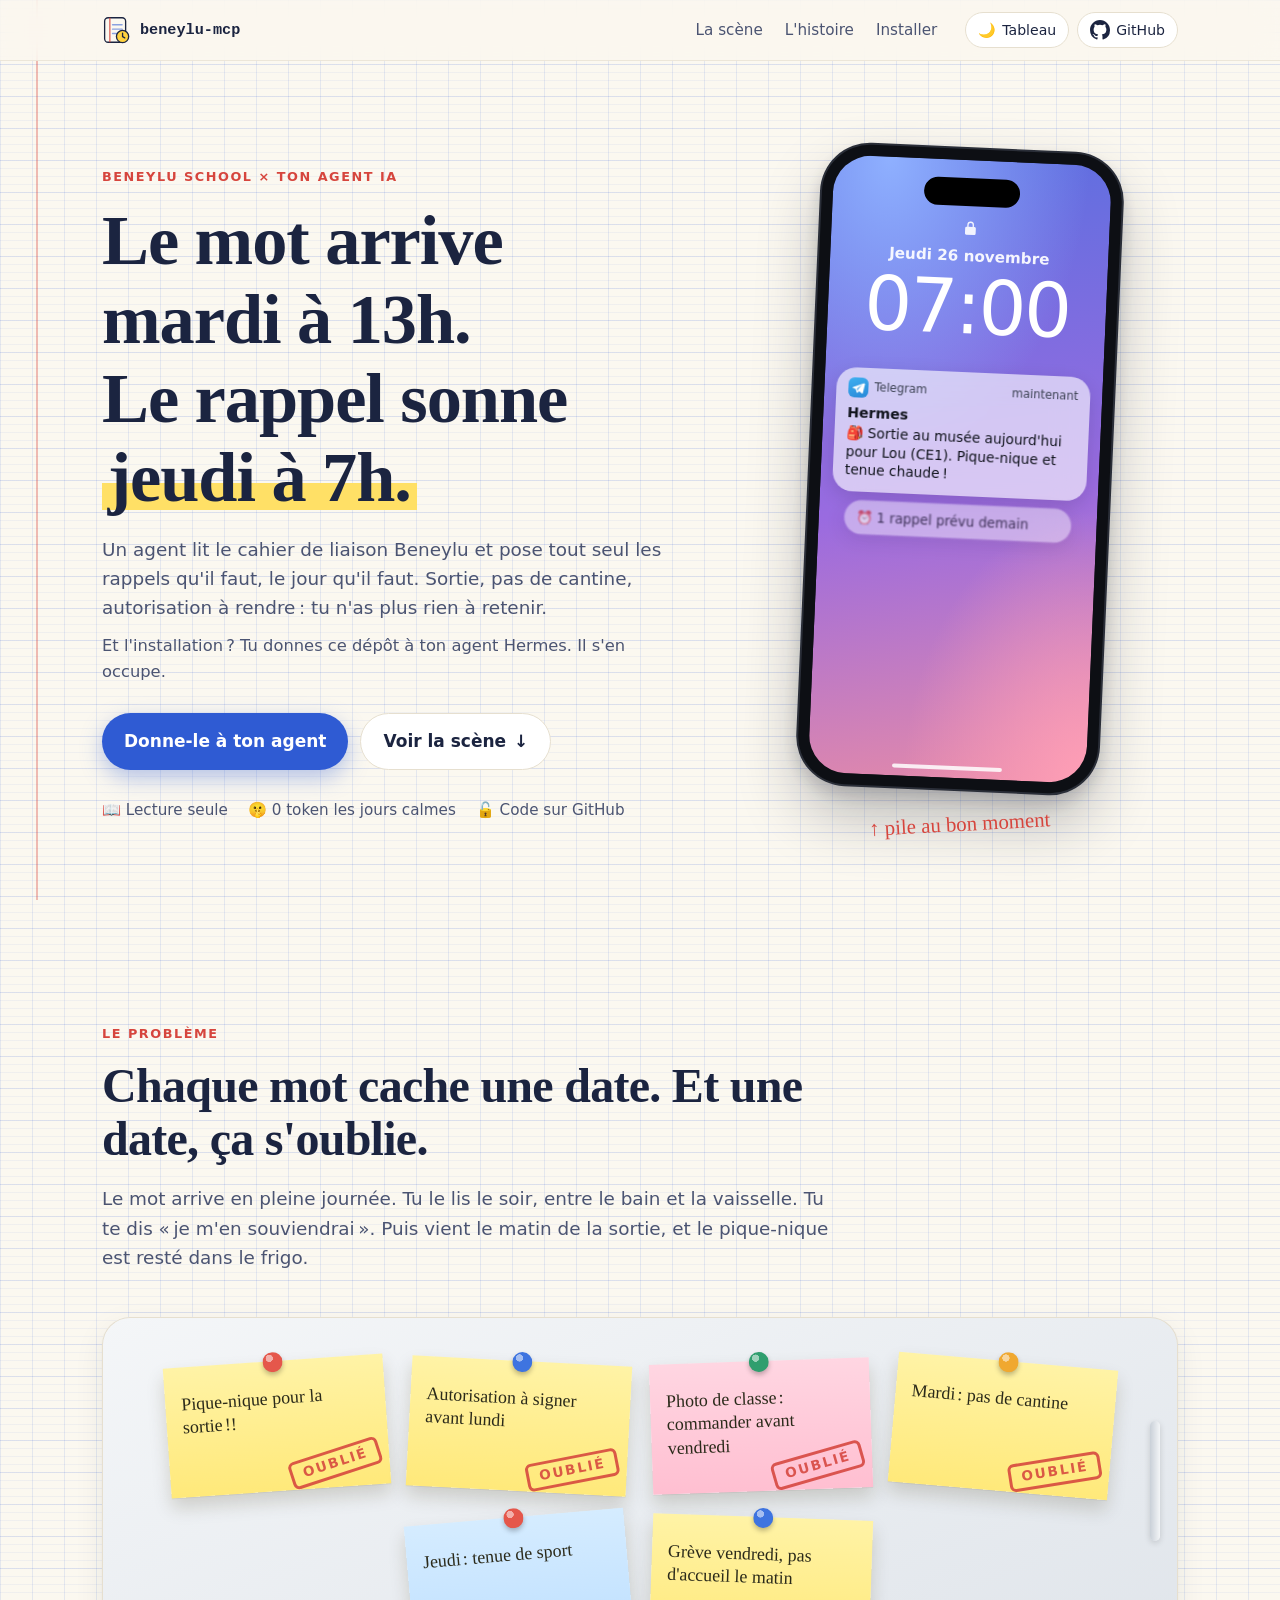
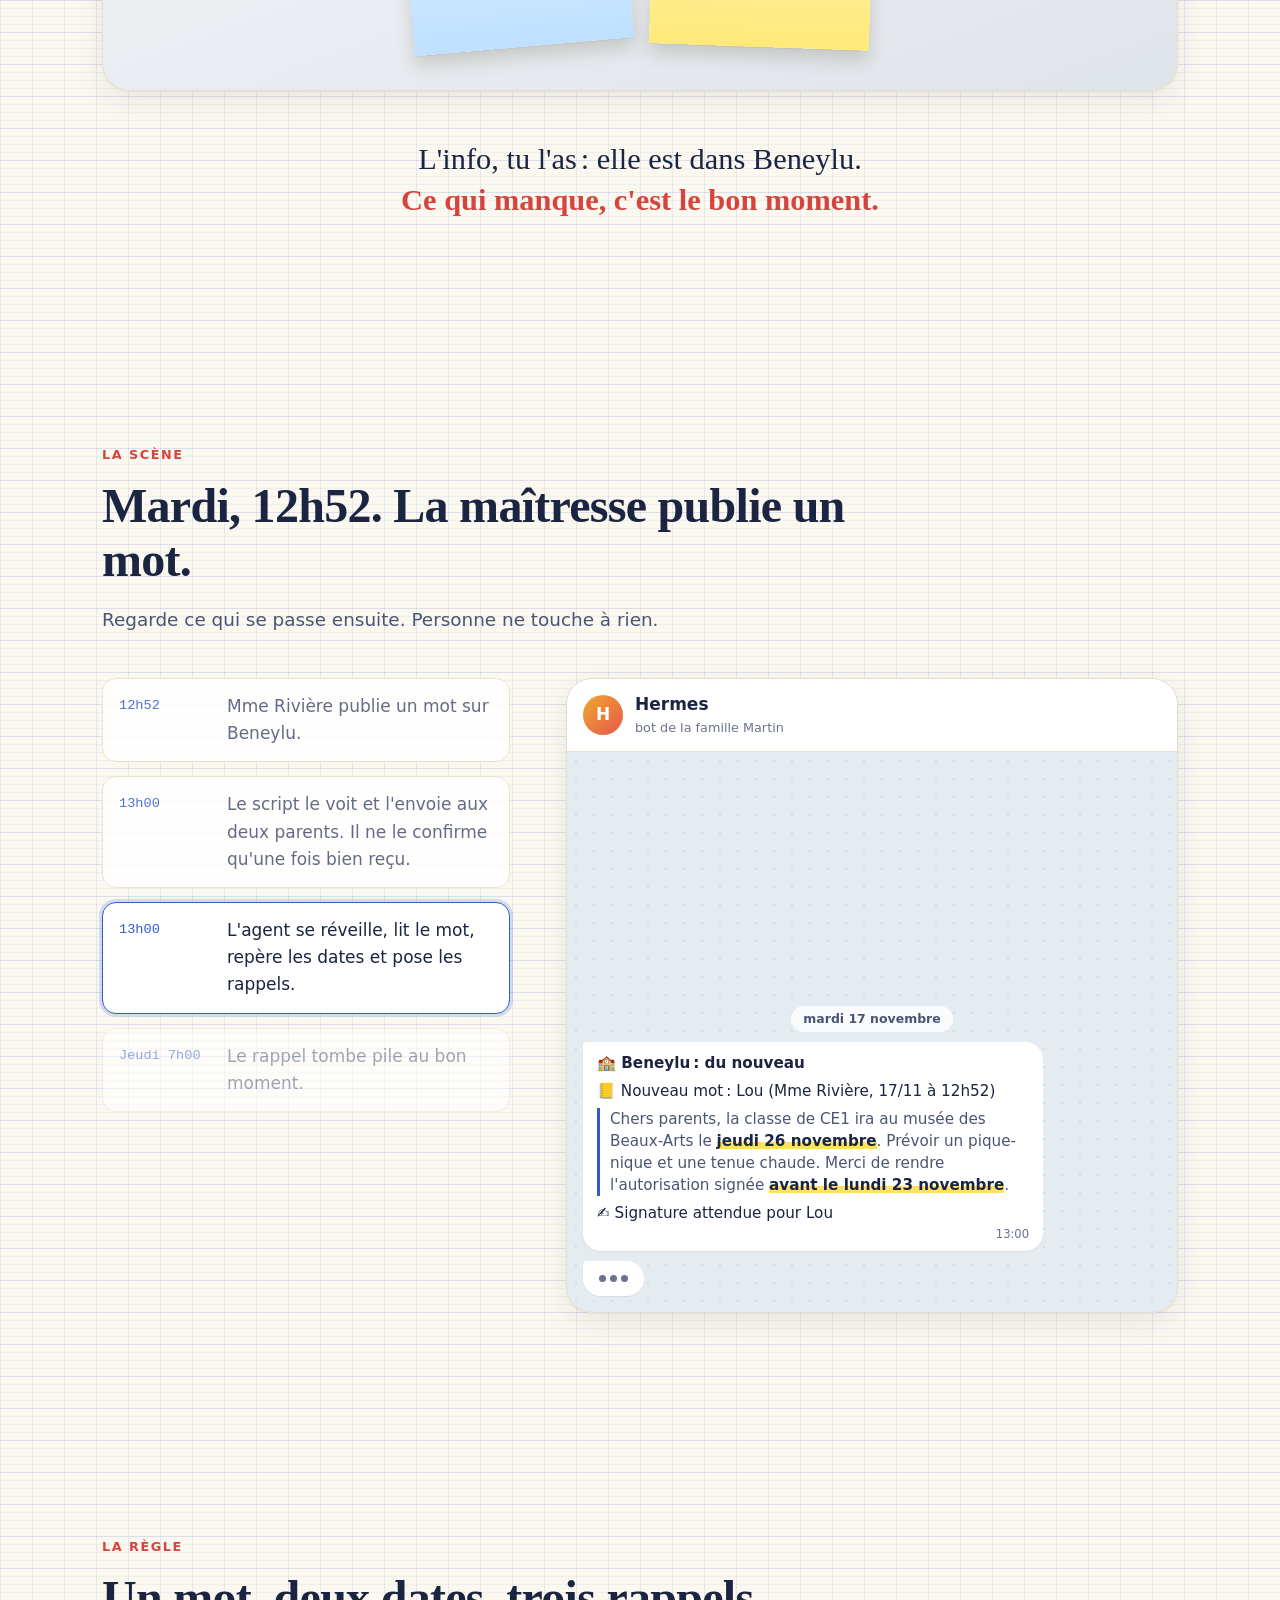
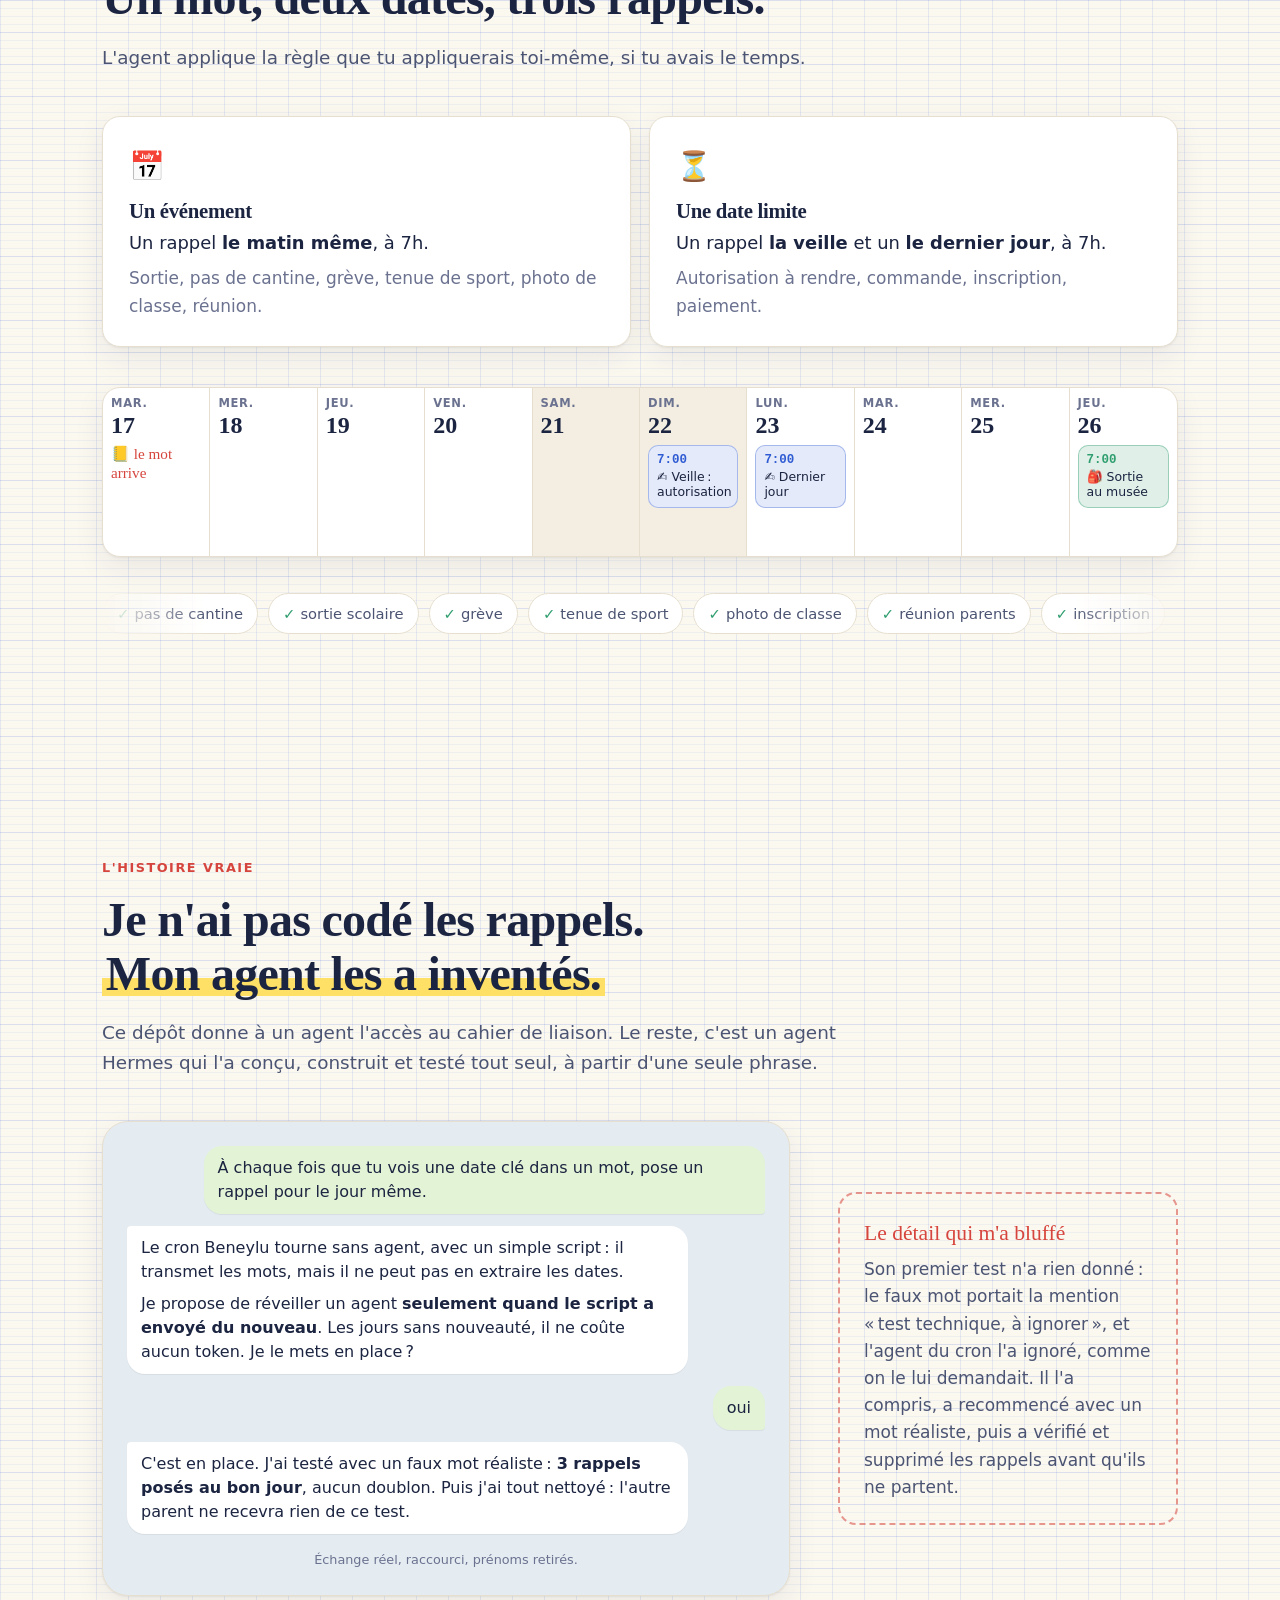
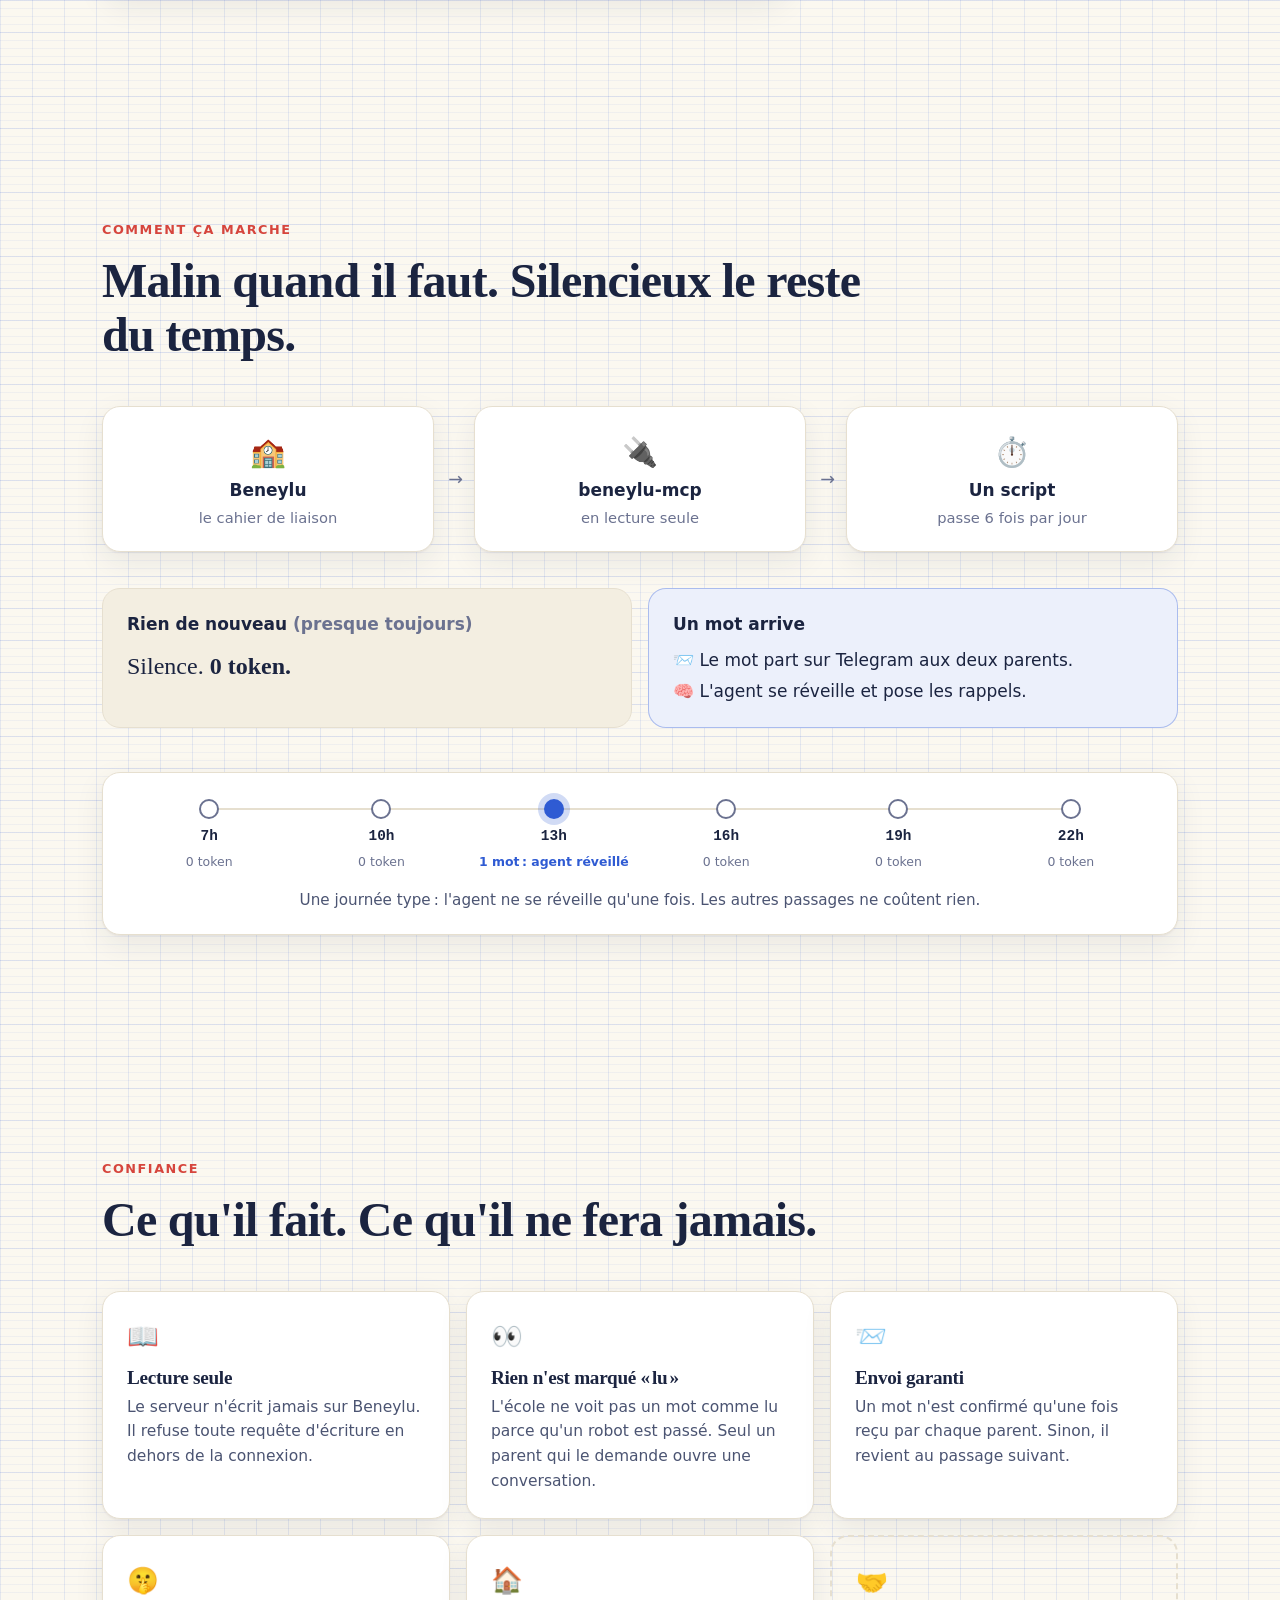
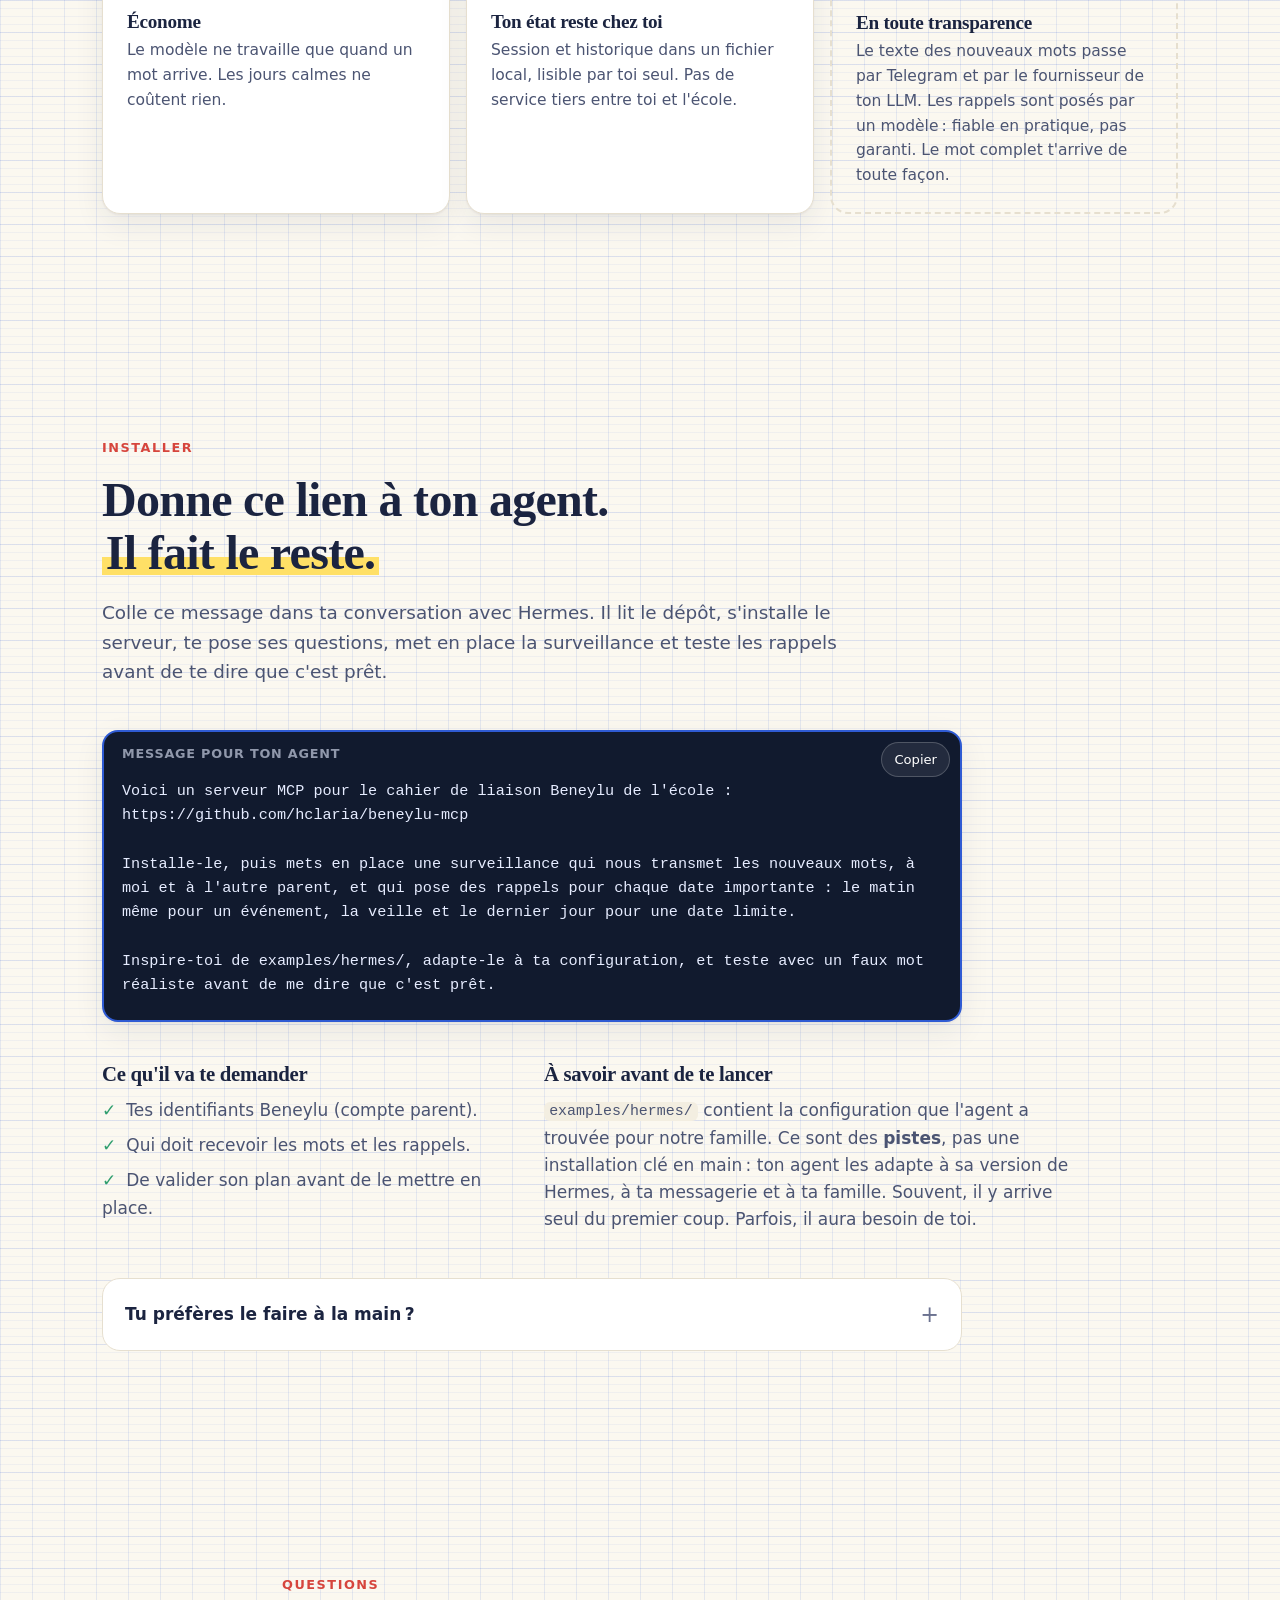
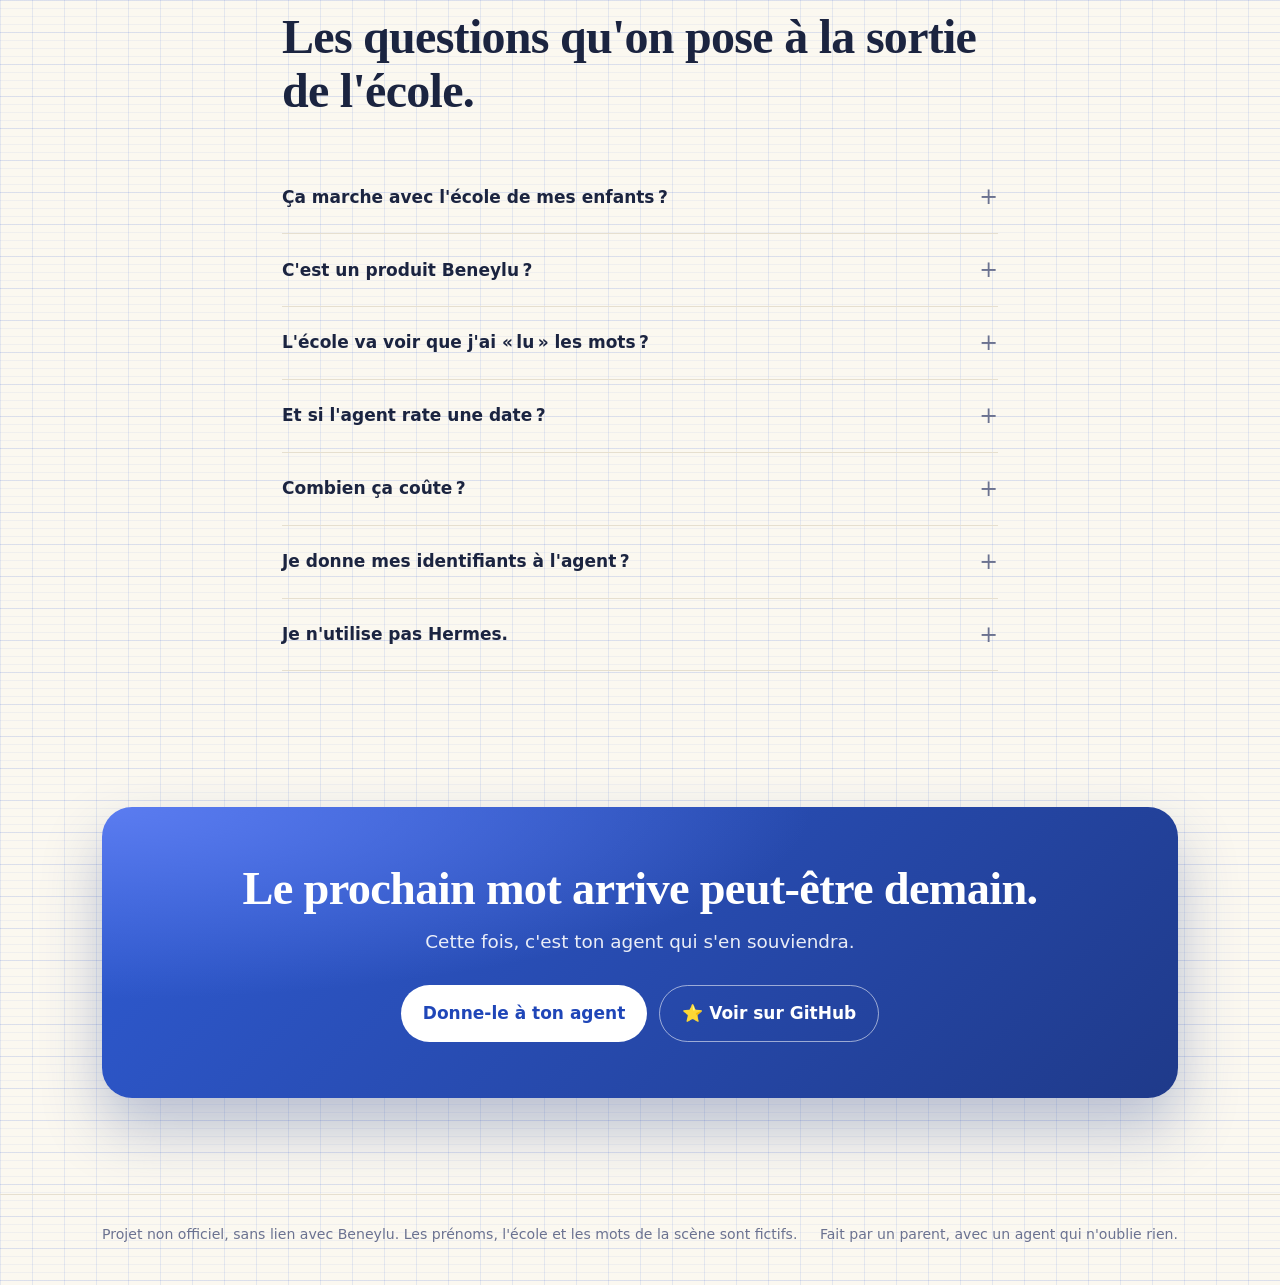
==== site/index.html @ 89e7c292 "feat: landing page Static page in site/ that tells the story of an agent setting its own reminders f" ====
<!doctype html>
<html lang="fr">
<head>
<meta charset="utf-8">
<meta name="viewport" content="width=device-width, initial-scale=1">
<title>beneylu-mcp · Le cahier de liaison qui n'oublie rien</title>
<meta name="description" content="Un agent IA lit le cahier de liaison Beneylu et pose tout seul les rappels qu'il faut, le jour qu'il faut. Donne ce dépôt à ton agent Hermes : il s'installe lui-même.">
<meta name="theme-color" content="#fbf8f0" media="(prefers-color-scheme: light)">
<meta name="theme-color" content="#17221e" media="(prefers-color-scheme: dark)">
<link rel="canonical" href="https://hclaria.github.io/beneylu-mcp/">
<link rel="icon" href="favicon.svg" type="image/svg+xml">
<meta property="og:type" content="website">
<meta property="og:locale" content="fr_FR">
<meta property="og:url" content="https://hclaria.github.io/beneylu-mcp/">
<meta property="og:title" content="Le mot arrive mardi à 13h. Le rappel sonne jeudi à 7h.">
<meta property="og:description" content="Un agent IA lit le cahier de liaison Beneylu et pose tout seul les rappels qu'il faut, le jour qu'il faut.">
<meta property="og:image" content="https://hclaria.github.io/beneylu-mcp/og.png">
<meta property="og:image:width" content="1200">
<meta property="og:image:height" content="630">
<meta property="og:image:alt" content="Un écran de téléphone à 7h00 affiche un rappel : sortie au musée aujourd'hui, prévoir un pique-nique.">
<meta name="twitter:card" content="summary_large_image">
<meta name="twitter:image" content="https://hclaria.github.io/beneylu-mcp/og.png">
<script>
(function () {
  var d = document.documentElement;
  try { var t = localStorage.getItem("theme"); if (t === "light" || t === "dark") d.dataset.theme = t; } catch (e) {}
  var still = window.matchMedia && matchMedia("(prefers-reduced-motion: reduce)").matches;
  d.classList.add(still || !("IntersectionObserver" in window) ? "static" : "js");
  setTimeout(function () { if (!window.__appReady && d.classList.contains("js")) { d.classList.remove("js"); d.classList.add("static"); } }, 3000);
})();
</script>
<link rel="stylesheet" href="style.css">
<script src="app.js" defer></script>
</head>
<body>
<a class="skip" href="#contenu">Aller au contenu</a>

<header class="nav">
  <div class="wrap nav-in">
    <a class="brand" href="#top" aria-label="beneylu-mcp, retour en haut">
      <img src="favicon.svg" alt="" width="28" height="28">
      <span>beneylu-mcp</span>
    </a>
    <nav class="nav-links" aria-label="Sections">
      <a href="#scene">La scène</a>
      <a href="#histoire">L'histoire</a>
      <a href="#installer">Installer</a>
    </nav>
    <div class="nav-actions">
      <button class="theme" id="theme-toggle" type="button"><span class="icon" aria-hidden="true">🌙</span><span class="label">Tableau</span></button>
      <a class="gh" href="https://github.com/hclaria/beneylu-mcp" aria-label="Le code sur GitHub">
        <svg viewBox="0 0 16 16" width="20" height="20" aria-hidden="true"><path fill="currentColor" d="M8 0C3.58 0 0 3.58 0 8a8 8 0 0 0 5.47 7.59c.4.07.55-.17.55-.38v-1.33c-2.23.48-2.7-1.07-2.7-1.07-.36-.92-.89-1.17-.89-1.17-.73-.5.06-.49.06-.49.8.06 1.23.83 1.23.83.72 1.22 1.87.87 2.33.66.07-.52.28-.87.5-1.07-1.78-.2-3.65-.89-3.65-3.95 0-.87.31-1.59.82-2.15-.08-.2-.36-1.02.08-2.12 0 0 .67-.21 2.2.82a7.6 7.6 0 0 1 4 0c1.53-1.04 2.2-.82 2.2-.82.44 1.1.16 1.92.08 2.12.51.56.82 1.27.82 2.15 0 3.07-1.87 3.75-3.66 3.95.29.25.54.73.54 1.48v2.2c0 .21.15.46.55.38A8 8 0 0 0 16 8c0-4.42-3.58-8-8-8Z"/></svg>
        <span>GitHub</span>
      </a>
    </div>
  </div>
</header>

<main id="contenu">

<!-- 1. Accroche -->
<section class="hero" id="top">
  <div class="wrap hero-in">
    <div class="hero-copy reveal">
      <p class="eyebrow">Beneylu School × ton agent IA</p>
      <h1>Le mot arrive mardi à 13h.<br>Le rappel sonne <span class="mark">jeudi à 7h.</span></h1>
      <p class="lead">Un agent lit le cahier de liaison Beneylu et pose tout seul les rappels qu'il faut, le jour qu'il faut. Sortie, pas de cantine, autorisation à rendre : tu n'as plus rien à retenir.</p>
      <p class="lead small">Et l'installation ? Tu donnes ce dépôt à ton agent Hermes. Il s'en occupe.</p>
      <div class="ctas">
        <a class="btn primary" href="#installer">Donne-le à ton agent</a>
        <a class="btn ghost" href="#scene">Voir la scène <span aria-hidden="true">↓</span></a>
      </div>
      <ul class="proofs">
        <li><span aria-hidden="true">📖</span> Lecture seule</li>
        <li><span aria-hidden="true">🤫</span> 0 token les jours calmes</li>
        <li><span aria-hidden="true">🔓</span> Code sur GitHub</li>
      </ul>
    </div>

    <div class="hero-visual">
      <div class="phone" role="img" aria-label="Écran verrouillé d'un téléphone, jeudi 26 novembre à 7h00 : rappel de la sortie au musée pour Lou, prévoir un pique-nique et une tenue chaude.">
        <div class="screen" aria-hidden="true">
          <div class="island"></div>
          <svg class="lock" viewBox="0 0 24 24" width="16" height="16"><path fill="currentColor" d="M12 2a5 5 0 0 0-5 5v3H6a2 2 0 0 0-2 2v8a2 2 0 0 0 2 2h12a2 2 0 0 0 2-2v-8a2 2 0 0 0-2-2h-1V7a5 5 0 0 0-5-5Zm-3 8V7a3 3 0 1 1 6 0v3H9Z"/></svg>
          <p class="lock-date">Jeudi 26 novembre</p>
          <p class="lock-time">07:00</p>
          <div class="notif">
            <div class="notif-head">
              <span class="app"><svg viewBox="0 0 24 24" width="14" height="14"><path fill="#fff" d="M21.5 4.2 2.9 11.4c-1 .4-1 1.6 0 1.9l4.6 1.5 1.8 5.6c.2.7 1.1.9 1.6.4l2.6-2.4 4.8 3.5c.6.4 1.4.1 1.6-.6l3.1-15.3c.2-.9-.6-1.6-1.5-1.3ZM9.7 14.3l8.6-7.8-6.9 9.1-.3 3-1.4-4.3Z"/></svg></span>
              <span class="notif-app">Telegram</span>
              <span class="notif-when">maintenant</span>
            </div>
            <p class="notif-title">Hermes</p>
            <p class="notif-text">🎒 Sortie au musée aujourd'hui pour Lou (CE1). Pique-nique et tenue chaude !</p>
          </div>
          <div class="notif ghost-notif">
            <p class="notif-text">⏰ 1 rappel prévu demain</p>
          </div>
          <div class="home-bar"></div>
        </div>
      </div>
      <p class="hand note-arrow" aria-hidden="true">↑ pile au bon moment</p>
    </div>
  </div>
</section>

<!-- 2. Le problème -->
<section class="section problem" aria-labelledby="pb-title">
  <div class="wrap">
    <header class="sec-head reveal">
      <p class="eyebrow">Le problème</p>
      <h2 id="pb-title">Chaque mot cache une date. Et une date, ça s'oublie.</h2>
      <p class="lead">Le mot arrive en pleine journée. Tu le lis le soir, entre le bain et la vaisselle. Tu te dis « je m'en souviendrai ». Puis vient le matin de la sortie, et le pique-nique est resté dans le frigo.</p>
    </header>

    <div class="fridge reveal" role="img" aria-label="Une porte de frigo couverte de mots oubliés : pique-nique, autorisation, photo de classe, cantine.">
      <div class="postit" style="--r:-4deg;--i:0" aria-hidden="true"><span class="magnet" style="--m:#e5574b"></span>Pique-nique pour la sortie !!<span class="stamp">Oublié</span></div>
      <div class="postit" style="--r:3deg;--i:1" aria-hidden="true"><span class="magnet" style="--m:#3e74e0"></span>Autorisation à signer avant lundi<span class="stamp">Oublié</span></div>
      <div class="postit pink" style="--r:-2deg;--i:2" aria-hidden="true"><span class="magnet" style="--m:#2f9e6e"></span>Photo de classe : commander avant vendredi<span class="stamp">Oublié</span></div>
      <div class="postit" style="--r:5deg;--i:3" aria-hidden="true"><span class="magnet" style="--m:#f0a830"></span>Mardi : pas de cantine<span class="stamp">Oublié</span></div>
      <div class="postit blue" style="--r:-5deg;--i:4" aria-hidden="true"><span class="magnet" style="--m:#e5574b"></span>Jeudi : tenue de sport</div>
      <div class="postit" style="--r:2deg;--i:5" aria-hidden="true"><span class="magnet" style="--m:#3e74e0"></span>Grève vendredi, pas d'accueil le matin</div>
    </div>

    <p class="insight reveal">L'info, tu l'as : elle est dans Beneylu.<br><strong>Ce qui manque, c'est le bon moment.</strong></p>
  </div>
</section>

<!-- 3. La scène -->
<section class="section scene" id="scene" aria-labelledby="scene-title">
  <div class="wrap">
    <header class="sec-head reveal">
      <p class="eyebrow">La scène</p>
      <h2 id="scene-title">Mardi, 12h52. La maîtresse publie un mot.</h2>
      <p class="lead">Regarde ce qui se passe ensuite. Personne ne touche à rien.</p>
    </header>

    <div class="scene-grid">
      <ol class="steps" aria-label="Déroulé">
        <li><span class="t">12h52</span><span>Mme Rivière publie un mot sur Beneylu.</span></li>
        <li><span class="t">13h00</span><span>Le script le voit et l'envoie aux deux parents. Il ne le confirme qu'une fois bien reçu.</span></li>
        <li><span class="t">13h00</span><span>L'agent se réveille, lit le mot, repère les dates et pose les rappels.</span></li>
        <li><span class="t">Jeudi 7h00</span><span>Le rappel tombe pile au bon moment.</span></li>
      </ol>

      <div class="chat" aria-label="Conversation Telegram avec l'agent Hermes">
        <div class="chat-top">
          <span class="avatar" aria-hidden="true">H</span>
          <div><p class="chat-name">Hermes</p><p class="chat-sub">bot de la famille Martin</p></div>
          <button class="replay" id="replay" type="button" hidden>↺ Rejouer</button>
        </div>
        <div class="chat-body" id="chat-body">
          <p class="sep" data-seq>mardi 17 novembre</p>

          <div class="bubble" data-seq>
            <p><strong>🏫 Beneylu : du nouveau</strong></p>
            <p>📒 Nouveau mot : Lou (Mme Rivière, 17/11 à 12h52)</p>
            <p class="quote">Chers parents, la classe de CE1 ira au musée des Beaux-Arts le <span class="date">jeudi 26 novembre</span>. Prévoir un pique-nique et une tenue chaude. Merci de rendre l'autorisation signée <span class="date">avant le lundi 23 novembre</span>.</p>
            <p>✍️ Signature attendue pour Lou</p>
            <p class="time">13:00</p>
          </div>

          <div class="bubble" data-seq>
            <p>J'ai repéré <strong>2 dates</strong> dans le mot de Mme Rivière. <strong>3 rappels posés</strong> pour vous deux :</p>
            <ul class="reminders">
              <li><span class="when">dim. 22/11, 7h</span> veille : rendre l'autorisation signée</li>
              <li><span class="when">lun. 23/11, 7h</span> dernier jour pour l'autorisation</li>
              <li><span class="when">jeu. 26/11, 7h</span> sortie au musée, pique-nique et tenue chaude</li>
            </ul>
            <p class="time">13:00</p>
          </div>

          <p class="sep" data-seq>jeudi 26 novembre</p>

          <div class="bubble" data-seq>
            <p>🎒 <strong>Sortie au musée aujourd'hui</strong> pour Lou (CE1). Pique-nique et tenue chaude ! Bonne journée 🙂</p>
            <p class="time">07:00</p>
          </div>
        </div>
      </div>
    </div>
  </div>
</section>

<!-- 4. La règle et la semaine -->
<section class="section week" id="semaine" aria-labelledby="week-title">
  <div class="wrap">
    <header class="sec-head reveal">
      <p class="eyebrow">La règle</p>
      <h2 id="week-title">Un mot, deux dates, trois rappels.</h2>
      <p class="lead">L'agent applique la règle que tu appliquerais toi-même, si tu avais le temps.</p>
    </header>

    <div class="rules">
      <article class="rule reveal">
        <p class="rule-ico" aria-hidden="true">📅</p>
        <h3>Un événement</h3>
        <p class="rule-what">Un rappel <strong>le matin même</strong>, à 7h.</p>
        <p class="muted">Sortie, pas de cantine, grève, tenue de sport, photo de classe, réunion.</p>
      </article>
      <article class="rule reveal">
        <p class="rule-ico" aria-hidden="true">⏳</p>
        <h3>Une date limite</h3>
        <p class="rule-what">Un rappel <strong>la veille</strong> et un <strong>le dernier jour</strong>, à 7h.</p>
        <p class="muted">Autorisation à rendre, commande, inscription, paiement.</p>
      </article>
    </div>

    <div class="cal reveal" role="img" aria-label="Frise du mardi 17 au jeudi 26 novembre : le mot arrive le 17, rappels le dimanche 22, le lundi 23 et le jeudi 26 à 7h.">
      <div class="day" aria-hidden="true"><p class="d"><span>mar.</span>17</p><p class="hand arrive">📒 le mot arrive</p></div>
      <div class="day" aria-hidden="true"><p class="d"><span>mer.</span>18</p></div>
      <div class="day" aria-hidden="true"><p class="d"><span>jeu.</span>19</p></div>
      <div class="day" aria-hidden="true"><p class="d"><span>ven.</span>20</p></div>
      <div class="day we" aria-hidden="true"><p class="d"><span>sam.</span>21</p></div>
      <div class="day we" aria-hidden="true"><p class="d"><span>dim.</span>22</p><p class="chip" style="--i:0"><span>7:00</span>✍️ Veille : autorisation</p></div>
      <div class="day" aria-hidden="true"><p class="d"><span>lun.</span>23</p><p class="chip" style="--i:1"><span>7:00</span>✍️ Dernier jour</p></div>
      <div class="day" aria-hidden="true"><p class="d"><span>mar.</span>24</p></div>
      <div class="day" aria-hidden="true"><p class="d"><span>mer.</span>25</p></div>
      <div class="day" aria-hidden="true"><p class="d"><span>jeu.</span>26</p><p class="chip event" style="--i:2"><span>7:00</span>🎒 Sortie au musée</p></div>
    </div>

    <div class="marquee" aria-label="Ce que l'agent repère dans les mots">
      <ul class="track">
        <li>pas de cantine</li><li>sortie scolaire</li><li>grève</li><li>tenue de sport</li><li>photo de classe</li><li>réunion parents</li><li>inscription</li><li>paiement</li><li>autorisation</li><li>kermesse</li><li>piscine</li><li>carnaval</li><li>conseil d'école</li><li>vacances</li>
      </ul>
      <ul class="track dup" aria-hidden="true">
        <li>pas de cantine</li><li>sortie scolaire</li><li>grève</li><li>tenue de sport</li><li>photo de classe</li><li>réunion parents</li><li>inscription</li><li>paiement</li><li>autorisation</li><li>kermesse</li><li>piscine</li><li>carnaval</li><li>conseil d'école</li><li>vacances</li>
      </ul>
    </div>
  </div>
</section>

<!-- 5. L'histoire -->
<section class="section story" id="histoire" aria-labelledby="story-title">
  <div class="wrap">
    <header class="sec-head reveal">
      <p class="eyebrow">L'histoire vraie</p>
      <h2 id="story-title">Je n'ai pas codé les rappels.<br><span class="mark">Mon agent les a inventés.</span></h2>
      <p class="lead">Ce dépôt donne à un agent l'accès au cahier de liaison. Le reste, c'est un agent Hermes qui l'a conçu, construit et testé tout seul, à partir d'une seule phrase.</p>
    </header>

    <div class="thread reveal">
      <div class="msg me"><p>À chaque fois que tu vois une date clé dans un mot, pose un rappel pour le jour même.</p></div>
      <div class="msg bot"><p>Le cron Beneylu tourne sans agent, avec un simple script : il transmet les mots, mais il ne peut pas en extraire les dates.</p><p>Je propose de réveiller un agent <strong>seulement quand le script a envoyé du nouveau</strong>. Les jours sans nouveauté, il ne coûte aucun token. Je le mets en place ?</p></div>
      <div class="msg me"><p>oui</p></div>
      <div class="msg bot"><p>C'est en place. J'ai testé avec un faux mot réaliste : <strong>3 rappels posés au bon jour</strong>, aucun doublon. Puis j'ai tout nettoyé : l'autre parent ne recevra rien de ce test.</p></div>
      <p class="thread-note">Échange réel, raccourci, prénoms retirés.</p>
    </div>

    <aside class="aside reveal">
      <p class="hand">Le détail qui m'a bluffé</p>
      <p>Son premier test n'a rien donné : le faux mot portait la mention « test technique, à ignorer », et l'agent du cron l'a ignoré, comme on le lui demandait. Il l'a compris, a recommencé avec un mot réaliste, puis a vérifié et supprimé les rappels avant qu'ils ne partent.</p>
    </aside>
  </div>
</section>

<!-- 6. Comment ça marche -->
<section class="section how" id="comment" aria-labelledby="how-title">
  <div class="wrap">
    <header class="sec-head reveal">
      <p class="eyebrow">Comment ça marche</p>
      <h2 id="how-title">Malin quand il faut. Silencieux le reste du temps.</h2>
    </header>

    <ol class="pipe reveal">
      <li><span class="ico" aria-hidden="true">🏫</span><strong>Beneylu</strong><span>le cahier de liaison</span></li>
      <li><span class="ico" aria-hidden="true">🔌</span><strong>beneylu-mcp</strong><span>en lecture seule</span></li>
      <li><span class="ico" aria-hidden="true">⏱️</span><strong>Un script</strong><span>passe 6 fois par jour</span></li>
    </ol>

    <div class="fork">
      <div class="branch calm reveal">
        <p class="branch-when">Rien de nouveau <span class="muted">(presque toujours)</span></p>
        <p class="branch-what">Silence. <strong>0 token.</strong></p>
      </div>
      <div class="branch busy reveal">
        <p class="branch-when">Un mot arrive</p>
        <p class="branch-what">📨 Le mot part sur Telegram aux deux parents.</p>
        <p class="branch-what">🧠 L'agent se réveille et pose les rappels.</p>
      </div>
    </div>

    <figure class="runs-fig reveal">
      <ol class="runs">
        <li style="--i:0"><span class="dot"></span><span class="h">7h</span><span class="c">0 token</span></li>
        <li style="--i:1"><span class="dot"></span><span class="h">10h</span><span class="c">0 token</span></li>
        <li style="--i:2" class="lit"><span class="dot"></span><span class="h">13h</span><span class="c">1 mot : agent réveillé</span></li>
        <li style="--i:3"><span class="dot"></span><span class="h">16h</span><span class="c">0 token</span></li>
        <li style="--i:4"><span class="dot"></span><span class="h">19h</span><span class="c">0 token</span></li>
        <li style="--i:5"><span class="dot"></span><span class="h">22h</span><span class="c">0 token</span></li>
      </ol>
      <figcaption>Une journée type : l'agent ne se réveille qu'une fois. Les autres passages ne coûtent rien.</figcaption>
    </figure>
  </div>
</section>

<!-- 7. Confiance -->
<section class="section trust" id="confiance" aria-labelledby="trust-title">
  <div class="wrap">
    <header class="sec-head reveal">
      <p class="eyebrow">Confiance</p>
      <h2 id="trust-title">Ce qu'il fait. Ce qu'il ne fera jamais.</h2>
    </header>
    <div class="cards">
      <article class="card reveal"><p class="card-ico" aria-hidden="true">📖</p><h3>Lecture seule</h3><p>Le serveur n'écrit jamais sur Beneylu. Il refuse toute requête d'écriture en dehors de la connexion.</p></article>
      <article class="card reveal"><p class="card-ico" aria-hidden="true">👀</p><h3>Rien n'est marqué « lu »</h3><p>L'école ne voit pas un mot comme lu parce qu'un robot est passé. Seul un parent qui le demande ouvre une conversation.</p></article>
      <article class="card reveal"><p class="card-ico" aria-hidden="true">📨</p><h3>Envoi garanti</h3><p>Un mot n'est confirmé qu'une fois reçu par chaque parent. Sinon, il revient au passage suivant.</p></article>
      <article class="card reveal"><p class="card-ico" aria-hidden="true">🤫</p><h3>Économe</h3><p>Le modèle ne travaille que quand un mot arrive. Les jours calmes ne coûtent rien.</p></article>
      <article class="card reveal"><p class="card-ico" aria-hidden="true">🏠</p><h3>Ton état reste chez toi</h3><p>Session et historique dans un fichier local, lisible par toi seul. Pas de service tiers entre toi et l'école.</p></article>
      <article class="card honest reveal"><p class="card-ico" aria-hidden="true">🤝</p><h3>En toute transparence</h3><p>Le texte des nouveaux mots passe par Telegram et par le fournisseur de ton LLM. Les rappels sont posés par un modèle : fiable en pratique, pas garanti. Le mot complet t'arrive de toute façon.</p></article>
    </div>
  </div>
</section>

<!-- 8. Installer -->
<section class="section install" id="installer" aria-labelledby="install-title">
  <div class="wrap">
    <header class="sec-head reveal">
      <p class="eyebrow">Installer</p>
      <h2 id="install-title">Donne ce lien à ton agent.<br><span class="mark">Il fait le reste.</span></h2>
      <p class="lead">Colle ce message dans ta conversation avec Hermes. Il lit le dépôt, s'installe le serveur, te pose ses questions, met en place la surveillance et teste les rappels avant de te dire que c'est prêt.</p>
    </header>

    <figure class="code prompt reveal">
      <figcaption>Message pour ton agent</figcaption>
      <button class="copy" type="button">Copier</button>
<pre><code>Voici un serveur MCP pour le cahier de liaison Beneylu de l'école : https://github.com/hclaria/beneylu-mcp

Installe-le, puis mets en place une surveillance qui nous transmet les nouveaux mots, à moi et à l'autre parent, et qui pose des rappels pour chaque date importante : le matin même pour un événement, la veille et le dernier jour pour une date limite.

Inspire-toi de examples/hermes/, adapte-le à ta configuration, et teste avec un faux mot réaliste avant de me dire que c'est prêt.</code></pre>
    </figure>

    <div class="expect">
      <div class="reveal">
        <h3>Ce qu'il va te demander</h3>
        <ul class="checks">
          <li>Tes identifiants Beneylu (compte parent).</li>
          <li>Qui doit recevoir les mots et les rappels.</li>
          <li>De valider son plan avant de le mettre en place.</li>
        </ul>
      </div>
      <div class="reveal">
        <h3>À savoir avant de te lancer</h3>
        <p><code>examples/hermes/</code> contient la configuration que l'agent a trouvée pour notre famille. Ce sont des <strong>pistes</strong>, pas une installation clé en main : ton agent les adapte à sa version de Hermes, à ta messagerie et à ta famille. Souvent, il y arrive seul du premier coup. Parfois, il aura besoin de toi.</p>
      </div>
    </div>

    <details class="manual reveal">
      <summary>Tu préfères le faire à la main ?</summary>
      <div class="manual-in">
        <p>Il te faut <a href="https://github.com/NousResearch/hermes-agent">Hermes Agent</a> relié à Telegram, <a href="https://docs.astral.sh/uv/">uv</a> et un compte parent Beneylu.</p>
        <h4><span class="n">1</span> Brancher le serveur MCP</h4>
        <p>Dans <code>~/.hermes/config.yaml</code>, puis <code>/reload-mcp</code> dans une session Hermes :</p>
        <figure class="code">
          <button class="copy" type="button">Copier</button>
<pre><code>mcp_servers:
  beneylu:
    command: "/chemin/complet/vers/uvx"
    args: ["--from", "git+https://github.com/hclaria/beneylu-mcp", "beneylu-mcp"]
    env:
      BENEYLU_USERNAME: "..."
      BENEYLU_PASSWORD: "..."
      PATH: "/usr/bin:/bin"
    timeout: 60</code></pre>
        </figure>
        <h4><span class="n">2</span> Adapter le script de surveillance</h4>
        <figure class="code">
          <button class="copy" type="button">Copier</button>
<pre><code>curl -o ~/.hermes/scripts/beneylu_whats_new.py \
  https://raw.githubusercontent.com/hclaria/beneylu-mcp/main/examples/hermes/beneylu_whats_new.py</code></pre>
        </figure>
        <p>Variables à régler : <code>BENEYLU_MCP_CMD</code>, <code>BENEYLU_CHATS</code>, <code>BENEYLU_KIDS</code>. Le détail est dans la <a href="https://github.com/hclaria/beneylu-mcp/tree/main/examples/hermes">recette</a>.</p>
        <h4><span class="n">3</span> Créer le cron « surveillance »</h4>
        <p>Avec la consigne <a href="https://github.com/hclaria/beneylu-mcp/blob/main/examples/hermes/cron_prompt.md"><code>cron_prompt.md</code></a>, dont tu remplaces les <code>&lt;...&gt;</code> :</p>
        <figure class="code">
          <button class="copy" type="button">Copier</button>
<pre><code>cronjob create
  schedule: "0 6,9,12,15,18,21 * * *"
  monitor:  beneylu_whats_new.py
  prompt:   (contenu de cron_prompt.md)
  deliver:  telegram:&lt;CHAT_ID_ADMIN&gt;</code></pre>
        </figure>
      </div>
    </details>
  </div>
</section>

<!-- 9. FAQ -->
<section class="section faq" aria-labelledby="faq-title">
  <div class="wrap narrow">
    <header class="sec-head reveal">
      <p class="eyebrow">Questions</p>
      <h2 id="faq-title">Les questions qu'on pose à la sortie de l'école.</h2>
    </header>
    <details><summary>Ça marche avec l'école de mes enfants ?</summary><p>Si l'école utilise Beneylu School et que tu as un compte parent, oui. Le serveur lit le cahier de liaison, les notifications (pancarte, calendrier) et la messagerie.</p></details>
    <details><summary>C'est un produit Beneylu ?</summary><p>Non. C'est un projet personnel, sans lien avec Beneylu. Beneylu n'a pas d'API publique : le serveur utilise l'API interne du site, qui peut changer sans prévenir.</p></details>
    <details><summary>L'école va voir que j'ai « lu » les mots ?</summary><p>Non. La vérification automatique ne marque rien comme lu. Seule la lecture d'une conversation, à la demande d'un parent, peut le faire.</p></details>
    <details><summary>Et si l'agent rate une date ?</summary><p>Le mot complet t'arrive quand même sur Telegram dès qu'il est publié. Le rappel est un filet en plus, pas le seul.</p></details>
    <details><summary>Combien ça coûte ?</summary><p>Le serveur est gratuit. Le modèle n'est sollicité que quand un mot arrive : le reste du temps, un simple script tourne, sans aucun token.</p></details>
    <details><summary>Je donne mes identifiants à l'agent ?</summary><p>Il en a besoin pour se connecter à Beneylu. Si tu préfères qu'ils ne passent pas par la conversation, mets-les toi-même dans la configuration de Hermes (étape 1 de l'installation à la main). Ils restent sur ta machine.</p></details>
    <details><summary>Je n'utilise pas Hermes.</summary><p>Le serveur MCP marche avec n'importe quel client MCP (Claude, par exemple) pour poser des questions : « il y a quoi demain pour Lou ? ». Les rappels automatiques s'appuient sur les crons de Hermes ; un autre agent qui sait planifier des tâches peut s'inspirer de la même piste.</p></details>
  </div>
</section>

<!-- 10. Appel final -->
<section class="final">
  <div class="wrap">
    <div class="final-card reveal">
      <h2>Le prochain mot arrive peut-être demain.</h2>
      <p>Cette fois, c'est ton agent qui s'en souviendra.</p>
      <div class="ctas">
        <a class="btn light" href="#installer">Donne-le à ton agent</a>
        <a class="btn outline" href="https://github.com/hclaria/beneylu-mcp">⭐ Voir sur GitHub</a>
      </div>
    </div>
  </div>
</section>

</main>

<footer class="foot">
  <div class="wrap foot-in">
    <p>Projet non officiel, sans lien avec Beneylu. Les prénoms, l'école et les mots de la scène sont fictifs.</p>
    <p>Fait par un parent, avec un agent qui n'oublie rien.</p>
  </div>
</footer>
</body>
</html>
---- site/style.css ----
:root {
  --paper: #fbf8f0;
  --paper-2: #f3eee1;
  --ink: #1b2440;
  --ink-soft: #4b5472;
  --muted: #6b7290;
  --blue: #2f5bd3;
  --blue-deep: #1f46b8;
  --red: #d6453d;
  --green: #2f9e6e;
  --marker: #ffe066;
  --line: rgba(47, 91, 211, 0.055);
  --line-strong: rgba(47, 91, 211, 0.11);
  --margin-line: rgba(214, 69, 61, 0.35);
  --card: #ffffff;
  --border: #e6dfcf;
  --shadow: 0 1px 2px rgba(27, 36, 64, 0.06), 0 10px 30px rgba(27, 36, 64, 0.08);
  --chat-bg: #e4ebf1;
  --bubble: #ffffff;
  --bubble-me: #e3f4d6;
  --fridge: linear-gradient(160deg, #f4f6f8, #dfe4ea);
  --code-bg: #111a2e;
  --code-ink: #e6ecff;
  --font-serif: ui-serif, "New York", "Iowan Old Style", "Palatino Linotype", Palatino, Georgia, serif;
  --font-sans: system-ui, -apple-system, "Segoe UI", Roboto, "Helvetica Neue", Arial, sans-serif;
  --font-hand: "Bradley Hand", "Segoe Print", "Chalkboard SE", "Comic Sans MS", cursive;
  --font-mono: ui-monospace, "SF Mono", Menlo, Consolas, monospace;
  --radius: 18px;
  color-scheme: light;
}

@media (prefers-color-scheme: dark) {
  :root:not([data-theme="light"]) {
    --paper: #17221e;
    --paper-2: #1c2924;
    --ink: #eef2ea;
    --ink-soft: #c2cec5;
    --muted: #93a39a;
    --blue: #8db0ff;
    --blue-deep: #b5cbff;
    --red: #ff8f80;
    --green: #6fd3a2;
    --marker: rgba(255, 214, 64, 0.32);
    --line: rgba(255, 255, 255, 0.018);
    --line-strong: rgba(255, 255, 255, 0.035);
    --margin-line: transparent;
    --card: #20302a;
    --border: #2f4239;
    --shadow: 0 1px 2px rgba(0, 0, 0, 0.3), 0 12px 32px rgba(0, 0, 0, 0.35);
    --chat-bg: #0f1814;
    --bubble: #22322b;
    --bubble-me: #2b4a37;
    --fridge: linear-gradient(160deg, #2a3833, #1f2b27);
    --code-bg: #0b1210;
    --code-ink: #e3efe7;
    color-scheme: dark;
  }
}

:root[data-theme="dark"] {
  --paper: #17221e;
  --paper-2: #1c2924;
  --ink: #eef2ea;
  --ink-soft: #c2cec5;
  --muted: #93a39a;
  --blue: #8db0ff;
  --blue-deep: #b5cbff;
  --red: #ff8f80;
  --green: #6fd3a2;
  --marker: rgba(255, 214, 64, 0.32);
  --line: rgba(255, 255, 255, 0.018);
  --line-strong: rgba(255, 255, 255, 0.035);
  --margin-line: transparent;
  --card: #20302a;
  --border: #2f4239;
  --shadow: 0 1px 2px rgba(0, 0, 0, 0.3), 0 12px 32px rgba(0, 0, 0, 0.35);
  --chat-bg: #0f1814;
  --bubble: #22322b;
  --bubble-me: #2b4a37;
  --fridge: linear-gradient(160deg, #2a3833, #1f2b27);
  --code-bg: #0b1210;
  --code-ink: #e3efe7;
  color-scheme: dark;
}

*, *::before, *::after { box-sizing: border-box; }
html { scroll-behavior: smooth; -webkit-text-size-adjust: 100%; }
@media (prefers-reduced-motion: reduce) { html { scroll-behavior: auto; } }

body {
  margin: 0;
  color: var(--ink);
  background-color: var(--paper);
  background-image:
    linear-gradient(var(--line-strong) 1px, transparent 1px),
    linear-gradient(90deg, var(--line-strong) 1px, transparent 1px),
    linear-gradient(var(--line) 1px, transparent 1px);
  background-size: 100% 32px, 32px 32px, 100% 8px;
  font: 17px/1.6 var(--font-sans);
  overflow-x: hidden;
}

body::before {
  content: "";
  position: fixed;
  top: 0;
  bottom: 0;
  left: max(8px, calc(50% - 604px));
  width: 2px;
  background: var(--margin-line);
  pointer-events: none;
  z-index: 0;
}

main, .nav, .foot { position: relative; z-index: 1; }
img, svg { display: block; }
a { color: var(--blue); }
h1, h2, h3, h4 { font-family: var(--font-serif); line-height: 1.12; letter-spacing: -0.015em; margin: 0; }
p { margin: 0; }
code { font-family: var(--font-mono); font-size: 0.88em; background: var(--paper-2); padding: 0.1em 0.35em; border-radius: 6px; overflow-wrap: anywhere; }

.wrap { width: 100%; max-width: 1140px; margin: 0 auto; padding: 0 16px; }
.narrow { max-width: 780px; }
@media (min-width: 720px) { .wrap { padding: 0 32px; } }

.skip { position: absolute; left: -999px; top: 8px; background: var(--card); padding: 8px 12px; border-radius: 8px; z-index: 10; }
.skip:focus { left: 8px; }
:focus-visible { outline: 3px solid var(--blue); outline-offset: 3px; border-radius: 6px; }

.eyebrow { color: var(--red); font-weight: 700; font-size: 0.8rem; letter-spacing: 0.12em; text-transform: uppercase; margin-bottom: 14px; }
.lead { font-size: 1.15rem; color: var(--ink-soft); max-width: 40em; margin-top: 18px; }
.lead.small { font-size: 1.02rem; margin-top: 10px; }
.muted { color: var(--muted); }
.hand { font-family: var(--font-hand); }

.mark {
  background-image: linear-gradient(transparent 58%, var(--marker) 58%, var(--marker) 92%, transparent 92%);
  background-repeat: no-repeat;
  background-size: 100% 100%;
  padding: 0 0.08em;
}
.js .reveal .mark, .js .hero .mark { background-size: 0% 100%; transition: background-size 0.9s cubic-bezier(0.6, 0, 0.2, 1) 0.5s; }
.js .reveal.is-visible .mark, .js .hero.is-on .mark { background-size: 100% 100%; }

/* Navigation */
.nav { position: sticky; top: 0; z-index: 5; backdrop-filter: saturate(1.4) blur(12px); -webkit-backdrop-filter: saturate(1.4) blur(12px); background: color-mix(in srgb, var(--paper) 78%, transparent); border-bottom: 1px solid color-mix(in srgb, var(--border) 70%, transparent); }
.nav-in { display: flex; align-items: center; gap: 16px; height: 60px; }
.brand { display: flex; align-items: center; gap: 10px; color: var(--ink); text-decoration: none; font-weight: 700; font-family: var(--font-mono); font-size: 0.95rem; }
.nav-links { display: none; gap: 22px; margin-left: auto; }
.nav-links a { color: var(--ink-soft); text-decoration: none; font-size: 0.95rem; }
.nav-links a:hover { color: var(--ink); }
.nav-actions { display: flex; gap: 8px; margin-left: auto; }
@media (min-width: 820px) { .nav-links { display: flex; } .nav-actions { margin-left: 12px; } }
.theme, .gh { display: inline-flex; align-items: center; gap: 6px; height: 36px; padding: 0 12px; border-radius: 999px; border: 1px solid var(--border); background: var(--card); color: var(--ink); font: inherit; font-size: 0.88rem; cursor: pointer; text-decoration: none; }
.theme:hover, .gh:hover { border-color: var(--ink-soft); }
@media (max-width: 420px) { .gh span, .theme .label { display: none; } }

/* Buttons */
.ctas { display: flex; flex-wrap: wrap; gap: 12px; margin-top: 28px; }
.btn { display: inline-flex; align-items: center; gap: 8px; padding: 14px 22px; border-radius: 999px; font-weight: 650; text-decoration: none; transition: transform 0.15s, box-shadow 0.15s, background 0.15s; }
.btn:hover { transform: translateY(-1px); }
.btn.primary { background: var(--blue); color: #fff; box-shadow: 0 8px 22px color-mix(in srgb, var(--blue) 35%, transparent); }
:root[data-theme="dark"] .btn.primary { color: #0d1b3d; }
@media (prefers-color-scheme: dark) { :root:not([data-theme="light"]) .btn.primary { color: #0d1b3d; } }
.btn.ghost { color: var(--ink); border: 1.5px solid var(--border); background: var(--card); }
.btn.light { background: #fff; color: #1f46b8; }
.btn.outline { color: #fff; border: 1.5px solid rgba(255, 255, 255, 0.55); }

/* Hero */
.hero { padding: 48px 0 40px; }
.hero-in { display: grid; gap: 48px; align-items: center; }
@media (min-width: 960px) { .hero { padding: 88px 0 72px; } .hero-in { grid-template-columns: 1.15fr 0.85fr; } }
h1 { font-size: clamp(2.3rem, 6.2vw, 4.4rem); font-weight: 650; }
.proofs { display: flex; flex-wrap: wrap; gap: 8px 20px; list-style: none; padding: 0; margin: 28px 0 0; color: var(--ink-soft); font-size: 0.95rem; }

.hero-visual { position: relative; display: flex; flex-direction: column; align-items: center; gap: 18px; }
.note-arrow { color: var(--red); font-size: 1.3rem; transform: rotate(-3deg); }

.phone { width: min(300px, 72vw); aspect-ratio: 9 / 19.2; padding: 11px; border-radius: 48px; background: #0d0f14; box-shadow: 0 0 0 2px #2a2e38, 0 30px 60px rgba(20, 24, 40, 0.28), 0 8px 18px rgba(20, 24, 40, 0.18); transform: rotate(2.5deg); }
.screen { position: relative; height: 100%; border-radius: 38px; overflow: hidden; color: #fff; text-align: center; padding: 18px 12px 0; background: radial-gradient(120% 80% at 20% 0%, #8fb0ff 0%, transparent 60%), radial-gradient(120% 80% at 100% 100%, #ff9fb6 0%, transparent 55%), linear-gradient(170deg, #5b6fe0, #9a6be0 55%, #e58aa8); }
.island { width: 96px; height: 28px; border-radius: 20px; background: #000; margin: 0 auto 14px; }
.lock { margin: 0 auto; opacity: 0.9; }
.lock-date { margin-top: 8px; font-weight: 600; font-size: 0.95rem; opacity: 0.92; }
.lock-time { font-size: clamp(3.6rem, 18vw, 4.7rem); font-weight: 300; line-height: 1; letter-spacing: -0.03em; margin-top: 2px; font-variant-numeric: tabular-nums; }
.notif { margin-top: 26px; text-align: left; background: rgba(255, 255, 255, 0.62); color: #10131c; border-radius: 20px; padding: 10px 12px 12px; backdrop-filter: blur(18px); -webkit-backdrop-filter: blur(18px); box-shadow: 0 6px 20px rgba(0, 0, 0, 0.12); }
.ghost-notif { margin: 8px 10px 0; padding: 8px 12px; opacity: 0.7; transform: scale(0.97); }
.notif-head { display: flex; align-items: center; gap: 6px; font-size: 0.72rem; color: #3b4152; }
.app { display: grid; place-items: center; width: 20px; height: 20px; border-radius: 6px; background: linear-gradient(160deg, #3fb0f0, #2788d8); }
.notif-when { margin-left: auto; }
.notif-title { font-weight: 700; font-size: 0.88rem; margin-top: 4px; }
.notif-text { font-size: 0.86rem; line-height: 1.35; }
.home-bar { position: absolute; bottom: 8px; left: 50%; width: 110px; height: 4px; margin-left: -55px; border-radius: 4px; background: rgba(255, 255, 255, 0.85); }

.js .phone .notif { opacity: 0; transform: translateY(-18px) scale(0.96); }
.js .phone.ring .notif { opacity: 1; transform: none; transition: opacity 0.45s, transform 0.6s cubic-bezier(0.2, 1.3, 0.4, 1); }
.js .phone.ring .ghost-notif { opacity: 0.7; transform: scale(0.97); transition-delay: 0.15s; }
.js .phone.ring { animation: buzz 0.42s ease-in-out 2; }
@keyframes buzz { 0%, 100% { transform: rotate(2.5deg); } 25% { transform: rotate(2.5deg) translateX(-4px); } 75% { transform: rotate(2.5deg) translateX(4px); } }
.js .lock-time.tick { animation: tick 0.5s ease-out; }
@keyframes tick { from { transform: translateY(-10px); opacity: 0.2; } to { transform: none; opacity: 1; } }

/* Sections */
.section { padding: 72px 0; }
@media (min-width: 960px) { .section { padding: 112px 0; } }
.sec-head { max-width: 780px; margin-bottom: 44px; }
h2 { font-size: clamp(1.9rem, 4.4vw, 3rem); font-weight: 650; }
h3 { font-size: 1.3rem; }

.js .reveal { opacity: 0; transform: translateY(22px); transition: opacity 0.7s ease, transform 0.7s ease; }
.js .reveal.is-visible { opacity: 1; transform: none; }

/* Problem */
.fridge { position: relative; display: flex; flex-wrap: wrap; justify-content: center; gap: 26px 22px; padding: 44px 20px; border-radius: 28px; background: var(--fridge); box-shadow: inset 0 0 0 1px var(--border), var(--shadow); }
.fridge::after { content: ""; position: absolute; right: 18px; top: 28%; width: 10px; height: 120px; border-radius: 6px; background: linear-gradient(90deg, #c9d0d8, #f3f5f7); box-shadow: 0 2px 6px rgba(0, 0, 0, 0.15); }
.postit { position: relative; width: min(220px, 42vw); min-height: 130px; padding: 26px 16px 18px; background: linear-gradient(180deg, #fff3a6, #ffe97a); color: #2b2a1a; font-family: var(--font-hand); font-size: 1.12rem; line-height: 1.3; transform: rotate(var(--r)); box-shadow: 0 10px 18px rgba(60, 50, 10, 0.18), 0 1px 0 rgba(0, 0, 0, 0.05); }
.postit.pink { background: linear-gradient(180deg, #ffd6e2, #ffbfd1); }
.postit.blue { background: linear-gradient(180deg, #d5ecff, #bfe0ff); }
.magnet { position: absolute; top: -9px; left: 50%; width: 20px; height: 20px; margin-left: -10px; border-radius: 50%; background: radial-gradient(circle at 35% 30%, #fff8 0 18%, transparent 20%), var(--m); box-shadow: 0 3px 5px rgba(0, 0, 0, 0.25); }
.stamp { position: absolute; right: 8px; bottom: 10px; padding: 2px 10px; border: 3px solid #d6453d; border-radius: 6px; color: #d6453d; font-family: var(--font-sans); font-weight: 900; font-size: 0.85rem; letter-spacing: 0.14em; text-transform: uppercase; transform: rotate(-14deg); opacity: 0.88; }
.js .fridge .stamp { opacity: 0; transform: rotate(-14deg) scale(2.4); }
.js .fridge.is-visible .stamp { opacity: 0.88; transform: rotate(-14deg) scale(1); transition: opacity 0.2s, transform 0.35s cubic-bezier(0.2, 1.4, 0.4, 1); transition-delay: calc(var(--i, 0) * 0.35s + 0.6s); }
.postit:nth-child(1) .stamp { --i: 0; } .postit:nth-child(2) .stamp { --i: 1; } .postit:nth-child(3) .stamp { --i: 2; } .postit:nth-child(4) .stamp { --i: 3; }
.insight { margin: 48px auto 0; text-align: center; font-family: var(--font-serif); font-size: clamp(1.35rem, 3vw, 1.9rem); line-height: 1.35; max-width: 30em; }
.insight strong { color: var(--red); font-weight: 650; }

/* Scene */
.scene-grid { display: grid; gap: 32px; align-items: start; }
@media (min-width: 960px) { .scene-grid { grid-template-columns: 0.8fr 1.2fr; gap: 56px; } }
.steps { list-style: none; margin: 0; padding: 0; display: grid; gap: 14px; counter-reset: s; }
.steps li { display: grid; grid-template-columns: 96px 1fr; gap: 12px; padding: 14px 16px; border-radius: 14px; border: 1px solid var(--border); background: var(--card); color: var(--ink-soft); transition: border-color 0.3s, color 0.3s, box-shadow 0.3s, opacity 0.3s; }
.steps .t { font-family: var(--font-mono); font-size: 0.85rem; color: var(--blue); padding-top: 2px; }
.js .steps li { opacity: 0.5; }
.js .steps li.done { opacity: 0.85; }
.js .steps li.active { opacity: 1; color: var(--ink); border-color: var(--blue); box-shadow: 0 0 0 3px color-mix(in srgb, var(--blue) 18%, transparent); }
@media (max-width: 480px) { .steps li { grid-template-columns: 1fr; gap: 2px; } }

.chat { border-radius: 26px; overflow: hidden; border: 1px solid var(--border); box-shadow: var(--shadow); background: var(--chat-bg); }
.chat-top { display: flex; align-items: center; gap: 12px; padding: 12px 16px; background: var(--card); border-bottom: 1px solid var(--border); }
.avatar { display: grid; place-items: center; width: 40px; height: 40px; border-radius: 50%; color: #fff; font-weight: 800; background: linear-gradient(135deg, #f0a830, #e5574b); }
.chat-name { font-weight: 700; }
.chat-sub { font-size: 0.8rem; color: var(--muted); }
.replay { margin-left: auto; border: 1px solid var(--border); background: var(--paper); color: var(--ink); border-radius: 999px; padding: 6px 12px; font: inherit; font-size: 0.85rem; cursor: pointer; }
.chat-body { display: flex; flex-direction: column; gap: 10px; padding: 16px; background-image: radial-gradient(color-mix(in srgb, var(--ink) 7%, transparent) 1px, transparent 1px); background-size: 18px 18px; }
.js .chat-body { height: 560px; overflow-y: auto; scroll-behavior: smooth; }
.js .chat-body::before { content: ""; flex: 1 0 0; }
.sep { align-self: center; font-size: 0.78rem; font-weight: 600; color: var(--ink-soft); background: color-mix(in srgb, var(--card) 80%, transparent); padding: 3px 12px; border-radius: 999px; }
.bubble { position: relative; max-width: min(460px, 92%); align-self: flex-start; background: var(--bubble); padding: 10px 14px 8px; border-radius: 4px 18px 18px 18px; font-size: 0.95rem; line-height: 1.45; box-shadow: 0 1px 1px rgba(0, 0, 0, 0.06); }
.bubble p + p, .bubble p + ul, .bubble ul + p { margin-top: 6px; }
.bubble .quote { padding-left: 10px; border-left: 3px solid var(--blue); color: var(--ink-soft); }
.bubble .time { text-align: right; font-size: 0.72rem; color: var(--muted); margin-top: 2px; }
.date { background-image: linear-gradient(transparent 55%, var(--marker) 55%, var(--marker) 95%, transparent 95%); background-repeat: no-repeat; background-size: 100% 100%; color: var(--ink); font-weight: 600; }
.js .date { background-size: 0% 100%; transition: background-size 0.6s ease; }
.js .date.lit { background-size: 100% 100%; }
.reminders { list-style: none; margin: 8px 0 0; padding: 0; display: grid; gap: 6px; }
.reminders li { padding: 8px 10px; border-radius: 10px; background: color-mix(in srgb, var(--blue) 9%, var(--bubble)); }
.reminders .when { display: block; font-family: var(--font-mono); font-size: 0.78rem; font-weight: 700; color: var(--blue); }
.reminders .when::before { content: "⏰ "; }
.js .chat [data-seq]:not(.shown) { display: none; }
.js .chat .shown { animation: pop 0.35s cubic-bezier(0.2, 1.2, 0.4, 1); }
.js .reminders li { opacity: 0; transform: translateX(-8px); transition: opacity 0.3s, transform 0.3s; }
.js .reminders li.shown { opacity: 1; transform: none; }
@keyframes pop { from { opacity: 0; transform: translateY(8px) scale(0.98); } to { opacity: 1; transform: none; } }
.typing { display: inline-flex; gap: 4px; padding: 14px 16px; }
.typing span { width: 7px; height: 7px; border-radius: 50%; background: var(--muted); animation: dots 1s infinite; }
.typing span:nth-child(2) { animation-delay: 0.15s; } .typing span:nth-child(3) { animation-delay: 0.3s; }
@keyframes dots { 0%, 60%, 100% { transform: none; opacity: 0.4; } 30% { transform: translateY(-4px); opacity: 1; } }

/* Rules and week */
.rules { display: grid; gap: 18px; margin-bottom: 40px; }
@media (min-width: 720px) { .rules { grid-template-columns: 1fr 1fr; } }
.rule { padding: 26px; border-radius: var(--radius); background: var(--card); border: 1px solid var(--border); box-shadow: var(--shadow); }
.rule-ico { font-size: 1.8rem; }
.rule h3 { margin-top: 10px; }
.rule-what { font-size: 1.12rem; margin: 6px 0 8px; }

.cal { display: grid; grid-template-columns: repeat(10, minmax(0, 1fr)); border-radius: var(--radius); overflow: hidden; border: 1px solid var(--border); background: var(--card); box-shadow: var(--shadow); }
.day { min-height: 168px; padding: 10px 8px; border-right: 1px solid var(--border); display: flex; flex-direction: column; gap: 8px; }
.day:last-child { border-right: 0; }
.day.we { background: var(--paper-2); }
.d { font-family: var(--font-serif); font-size: 1.5rem; font-weight: 650; line-height: 1; }
.d span { display: block; font-family: var(--font-sans); font-size: 0.72rem; font-weight: 600; color: var(--muted); text-transform: uppercase; letter-spacing: 0.06em; margin-bottom: 4px; }
.arrive { color: var(--red); font-size: 0.95rem; line-height: 1.2; }
.chip { font-size: 0.78rem; line-height: 1.25; padding: 7px 8px; border-radius: 10px; background: color-mix(in srgb, var(--blue) 13%, var(--card)); border: 1px solid color-mix(in srgb, var(--blue) 35%, transparent); }
.chip span { display: block; font-family: var(--font-mono); font-weight: 700; color: var(--blue); }
.chip.event { background: color-mix(in srgb, var(--green) 15%, var(--card)); border-color: color-mix(in srgb, var(--green) 40%, transparent); }
.chip.event span { color: var(--green); }
.js .cal .chip { opacity: 0; transform: translateY(-30px) rotate(-3deg); }
.js .cal.is-visible .chip { opacity: 1; transform: none; transition: opacity 0.3s, transform 0.6s cubic-bezier(0.34, 1.56, 0.64, 1); transition-delay: calc(var(--i) * 0.35s + 0.5s); }
@media (max-width: 760px) {
  .cal { grid-template-columns: 1fr; }
  .day { min-height: 0; flex-direction: row; align-items: center; border-right: 0; border-bottom: 1px solid var(--border); padding: 10px 14px; gap: 14px; }
  .day:last-child { border-bottom: 0; }
  .d { width: 64px; flex: none; font-size: 1.25rem; }
  .chip { font-size: 0.88rem; flex: 1; }
  .chip span { display: inline; margin-right: 6px; }
}

.marquee { position: relative; display: flex; overflow: hidden; margin-top: 36px; mask-image: linear-gradient(90deg, transparent, #000 10%, #000 90%, transparent); -webkit-mask-image: linear-gradient(90deg, transparent, #000 10%, #000 90%, transparent); }
.track { display: flex; flex: none; gap: 10px; list-style: none; margin: 0; padding: 0 10px 0 0; animation: slide 38s linear infinite; }
.track li { white-space: nowrap; padding: 8px 14px; border-radius: 999px; background: var(--card); border: 1px solid var(--border); font-size: 0.92rem; color: var(--ink-soft); }
.track li::before { content: "✓ "; color: var(--green); font-weight: 700; }
@keyframes slide { to { transform: translateX(-100%); } }
.static .marquee, html:not(.js) .marquee { mask-image: none; -webkit-mask-image: none; }
.static .track, html:not(.js) .track { flex-wrap: wrap; animation: none; flex: 1; }
.static .track.dup, html:not(.js) .track.dup { display: none; }

/* Story */
.thread { max-width: 720px; display: grid; gap: 12px; padding: 24px; border-radius: 26px; background: var(--chat-bg); border: 1px solid var(--border); box-shadow: var(--shadow); }
.msg { max-width: 88%; padding: 10px 14px; border-radius: 18px; font-size: 1rem; line-height: 1.5; box-shadow: 0 1px 1px rgba(0, 0, 0, 0.06); }
.msg p + p { margin-top: 8px; }
.msg.me { justify-self: end; background: var(--bubble-me); border-bottom-right-radius: 4px; }
.msg.bot { justify-self: start; background: var(--bubble); border-top-left-radius: 4px; }
.thread-note { justify-self: center; font-size: 0.8rem; color: var(--muted); margin-top: 4px; }
.aside { max-width: 720px; margin-top: 28px; padding: 22px 24px; border-radius: var(--radius); border: 2px dashed color-mix(in srgb, var(--red) 55%, transparent); color: var(--ink-soft); }
.aside .hand { color: var(--red); font-size: 1.35rem; margin-bottom: 6px; }
@media (min-width: 1100px) { .story .wrap { display: grid; grid-template-columns: 1fr 340px; column-gap: 48px; } .story .sec-head { grid-column: 1 / -1; } .aside { margin-top: 0; align-self: center; transform: rotate(1.5deg); } }

/* How */
.pipe { list-style: none; margin: 0; padding: 0; display: grid; gap: 16px; }
@media (min-width: 760px) { .pipe { grid-template-columns: repeat(3, 1fr); gap: 40px; } }
.pipe li { position: relative; display: grid; gap: 2px; justify-items: center; text-align: center; padding: 22px; border-radius: var(--radius); background: var(--card); border: 1px solid var(--border); box-shadow: var(--shadow); }
.pipe .ico { font-size: 1.8rem; }
.pipe span:last-child { color: var(--muted); font-size: 0.92rem; }
.pipe li:not(:last-child)::after { content: "↓"; position: absolute; bottom: -22px; left: 50%; transform: translateX(-50%); color: var(--muted); font-size: 1.1rem; }
@media (min-width: 760px) { .pipe li:not(:last-child)::after { content: "→"; bottom: auto; top: 50%; left: auto; right: -30px; transform: translateY(-50%); } }
.fork { display: grid; gap: 16px; margin-top: 36px; }
@media (min-width: 760px) { .fork { grid-template-columns: 1fr 1fr; } }
.branch { padding: 22px 24px; border-radius: var(--radius); border: 1px solid var(--border); }
.branch-when { font-weight: 700; margin-bottom: 8px; }
.branch-what + .branch-what { margin-top: 4px; }
.branch.calm { background: var(--paper-2); }
.branch.calm .branch-what { font-family: var(--font-serif); font-size: 1.5rem; }
.branch.busy { background: color-mix(in srgb, var(--blue) 9%, var(--card)); border-color: color-mix(in srgb, var(--blue) 35%, transparent); }

.runs-fig { margin: 44px 0 0; padding: 26px 20px 22px; border-radius: var(--radius); background: var(--card); border: 1px solid var(--border); box-shadow: var(--shadow); }
.runs { position: relative; list-style: none; margin: 0; padding: 0; display: grid; grid-template-columns: repeat(6, 1fr); text-align: center; }
.runs::before { content: ""; position: absolute; top: 9px; left: 8%; right: 8%; height: 2px; background: var(--border); }
.runs li { position: relative; display: grid; justify-items: center; gap: 6px; }
.dot { width: 20px; height: 20px; border-radius: 50%; background: var(--card); border: 2px solid var(--muted); }
.runs .h { font-family: var(--font-mono); font-weight: 700; font-size: 0.9rem; }
.runs .c { font-size: 0.78rem; color: var(--muted); line-height: 1.25; }
.runs .lit .dot { background: var(--blue); border-color: var(--blue); box-shadow: 0 0 0 6px color-mix(in srgb, var(--blue) 22%, transparent); }
.runs .lit .c { color: var(--blue); font-weight: 700; }
.js .runs li { opacity: 0.2; transition: opacity 0.4s; transition-delay: calc(var(--i) * 0.22s + 0.2s); }
.js .runs-fig.is-visible li { opacity: 1; }
.js .runs-fig.is-visible .lit .dot { animation: pulse 1.8s ease-out 1.4s infinite; }
@keyframes pulse { 0% { box-shadow: 0 0 0 0 color-mix(in srgb, var(--blue) 45%, transparent); } 100% { box-shadow: 0 0 0 16px transparent; } }
.runs-fig figcaption { margin-top: 18px; text-align: center; color: var(--ink-soft); font-size: 0.95rem; }

/* Trust */
.cards { display: grid; gap: 16px; }
@media (min-width: 680px) { .cards { grid-template-columns: 1fr 1fr; } }
@media (min-width: 1000px) { .cards { grid-template-columns: repeat(3, 1fr); } }
.card { padding: 24px; border-radius: var(--radius); background: var(--card); border: 1px solid var(--border); box-shadow: var(--shadow); }
.card-ico { font-size: 1.6rem; }
.card h3 { margin: 10px 0 6px; font-size: 1.2rem; }
.card p:last-child { color: var(--ink-soft); font-size: 0.97rem; }
.card.honest { background: transparent; border: 2px dashed var(--border); box-shadow: none; }

/* Install */
.code { position: relative; margin: 0; border-radius: 16px; background: var(--code-bg); color: var(--code-ink); box-shadow: var(--shadow); }
.code figcaption { padding: 12px 18px 0; font-size: 0.8rem; font-weight: 600; letter-spacing: 0.06em; text-transform: uppercase; color: color-mix(in srgb, var(--code-ink) 60%, transparent); }
.code pre { margin: 0; padding: 18px; overflow-x: auto; font: 0.9rem/1.6 var(--font-mono); }
.code code { background: none; padding: 0; font-size: inherit; color: inherit; overflow-wrap: normal; }
.copy { position: absolute; top: 10px; right: 10px; padding: 6px 12px; border-radius: 999px; border: 1px solid rgba(255, 255, 255, 0.2); background: rgba(255, 255, 255, 0.08); color: #fff; font: inherit; font-size: 0.82rem; cursor: pointer; }
.copy:hover { background: rgba(255, 255, 255, 0.16); }
.copy.ok { background: #2f9e6e; border-color: #2f9e6e; }
html:not(.js):not(.static) .copy { display: none; }
.prompt { max-width: 860px; border: 2px solid var(--blue); }
.prompt pre { padding: 14px 18px 22px; font-size: 0.95rem; white-space: pre-wrap; }
.expect { display: grid; gap: 28px; margin-top: 40px; max-width: 980px; }
@media (min-width: 820px) { .expect { grid-template-columns: 1fr 1.3fr; } }
.expect h3 { margin-bottom: 12px; }
.expect p { color: var(--ink-soft); }
.checks { list-style: none; margin: 0; padding: 0; display: grid; gap: 8px; color: var(--ink-soft); }
.checks li::before { content: "✓"; color: var(--green); font-weight: 800; margin-right: 10px; }

.manual { margin-top: 44px; max-width: 860px; border-radius: var(--radius); border: 1px solid var(--border); background: var(--card); }
.manual > summary { padding: 18px 22px; }
.manual-in { padding: 0 22px 24px; display: grid; gap: 14px; }
.manual-in > *, .expect > *, .scene-grid > *, .hero-in > * { min-width: 0; }
.manual-in p { color: var(--ink-soft); }
.manual h4 { display: flex; align-items: center; gap: 10px; margin-top: 12px; font-size: 1.15rem; }
.n { display: grid; place-items: center; width: 30px; height: 30px; border-radius: 50%; background: var(--red); color: #fff; font-family: var(--font-sans); font-size: 0.9rem; font-weight: 800; }

/* FAQ */
details > summary { cursor: pointer; list-style: none; font-weight: 650; display: flex; justify-content: space-between; align-items: center; gap: 16px; }
details > summary::-webkit-details-marker { display: none; }
details > summary::after { content: "+"; font-size: 1.4rem; font-weight: 400; color: var(--muted); transition: transform 0.2s; }
details[open] > summary::after { transform: rotate(45deg); }
.faq details { border-bottom: 1px solid var(--border); padding: 18px 0; }
.faq details p { margin-top: 10px; color: var(--ink-soft); }

/* Final */
.final { padding: 24px 0 96px; }
.final-card { text-align: center; padding: 56px 24px; border-radius: 30px; color: #fff; background: radial-gradient(120% 120% at 0% 0%, #5b7cf0 0%, transparent 55%), linear-gradient(135deg, #2f5bd3, #1f3a8a); box-shadow: 0 30px 60px rgba(31, 58, 138, 0.3); }
.final-card h2 { font-size: clamp(1.8rem, 4.5vw, 2.9rem); }
.final-card p { margin-top: 12px; font-size: 1.15rem; opacity: 0.9; }
.final-card .ctas { justify-content: center; }

.foot { padding: 28px 0 40px; border-top: 1px solid var(--border); color: var(--muted); font-size: 0.88rem; }
.foot-in { display: grid; gap: 6px; }
@media (min-width: 760px) { .foot-in { grid-template-columns: 1fr auto; } }
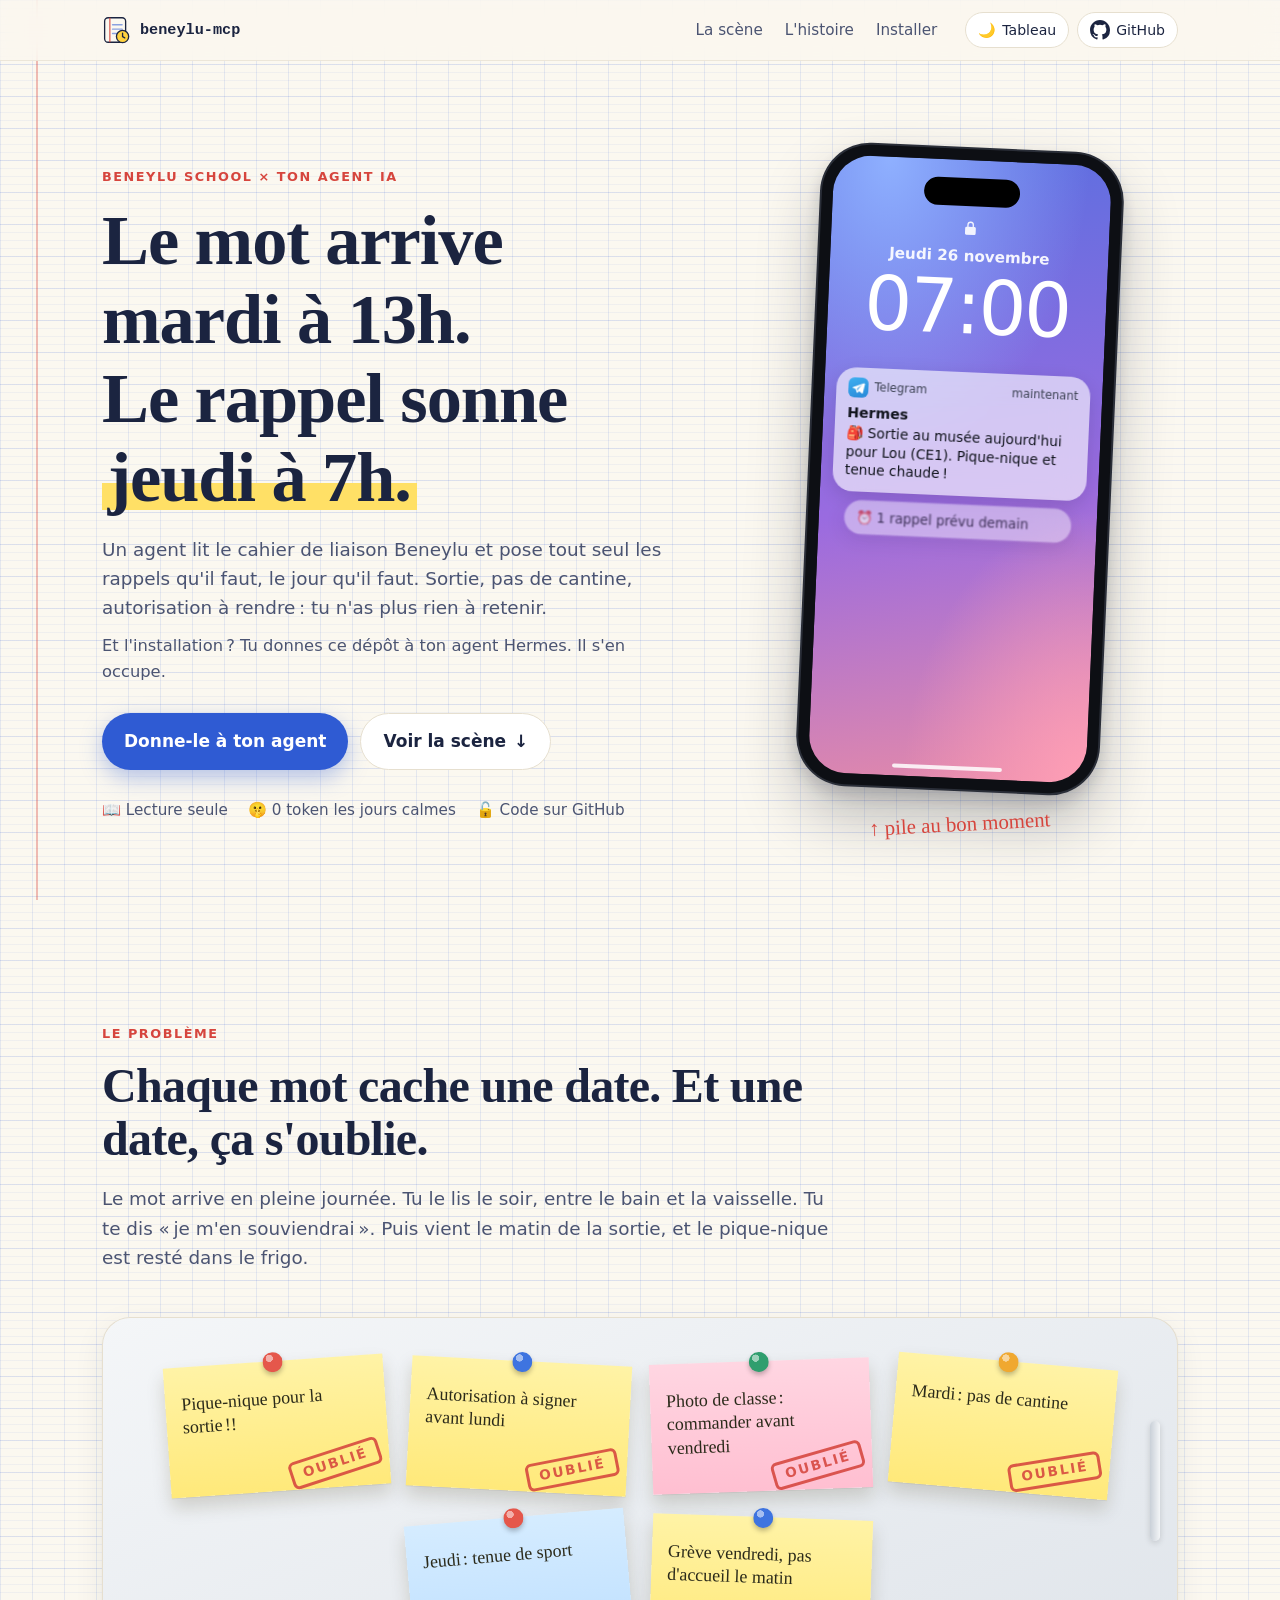
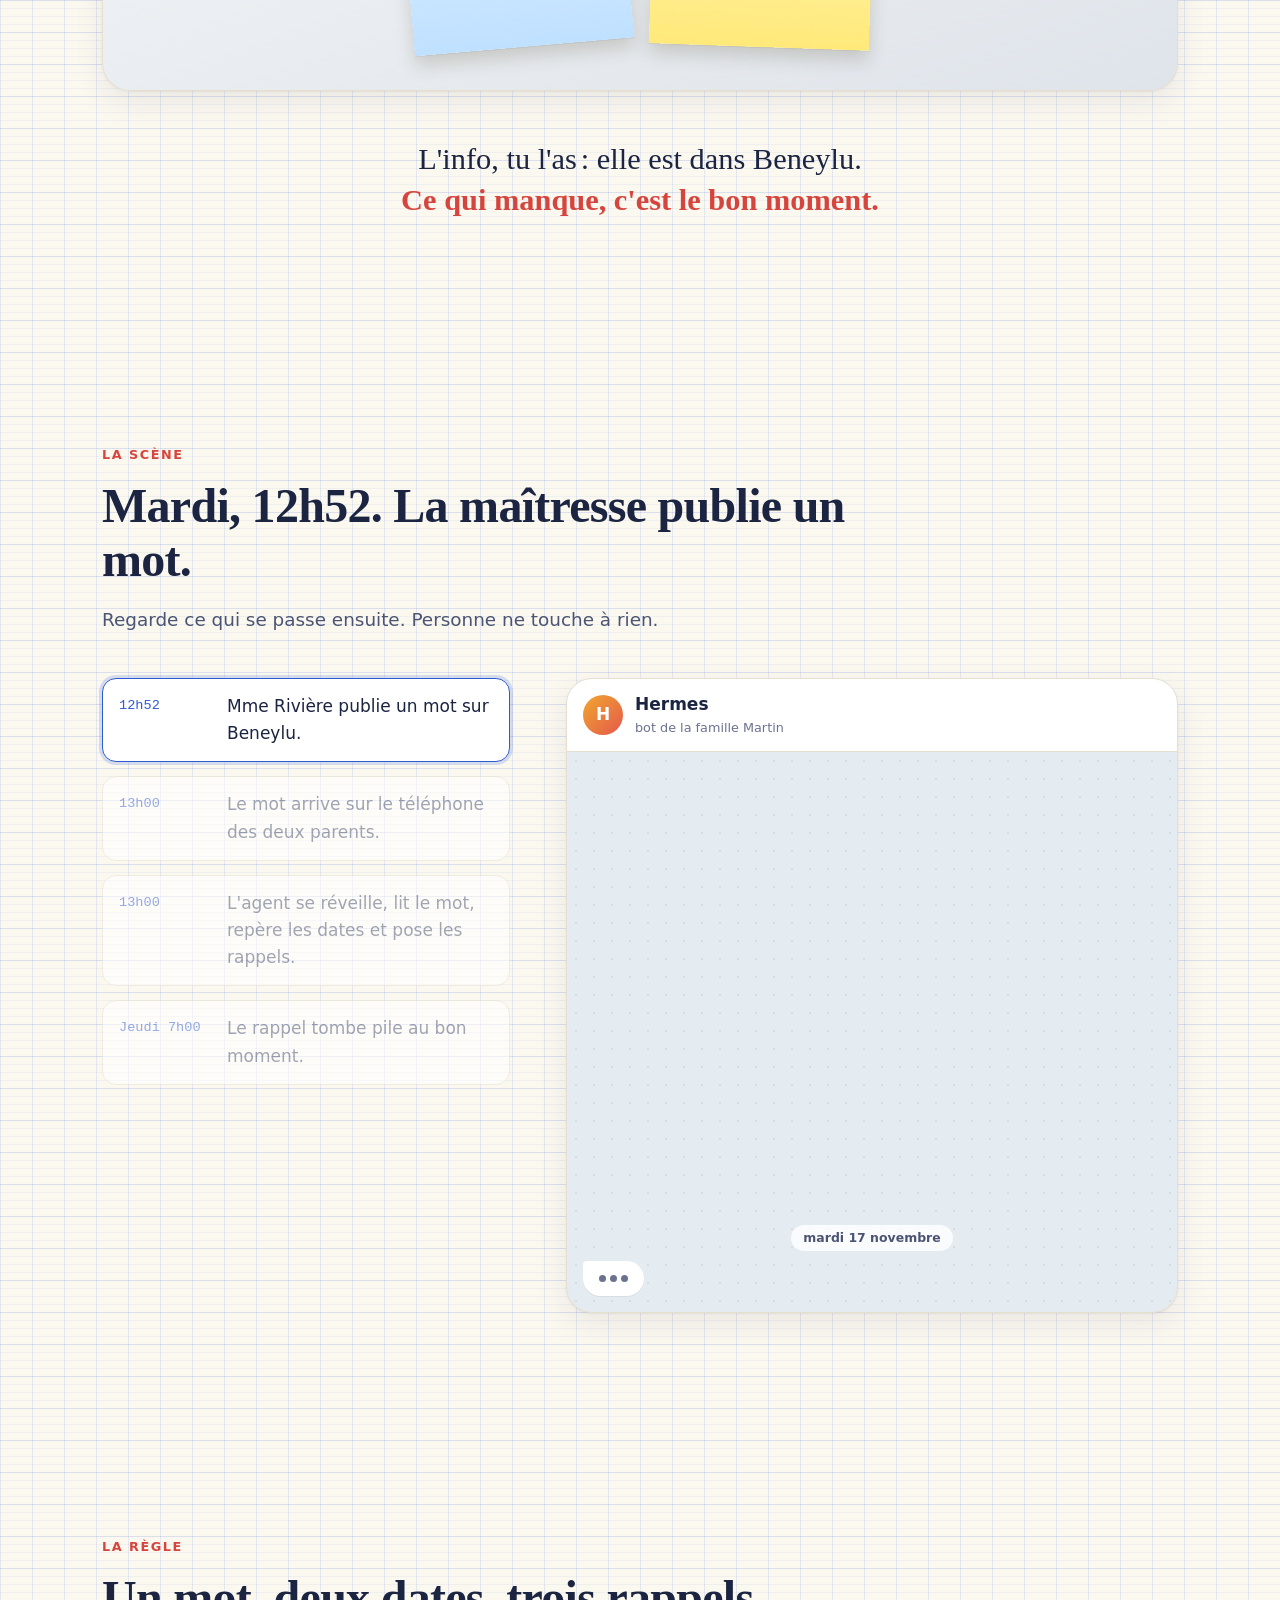
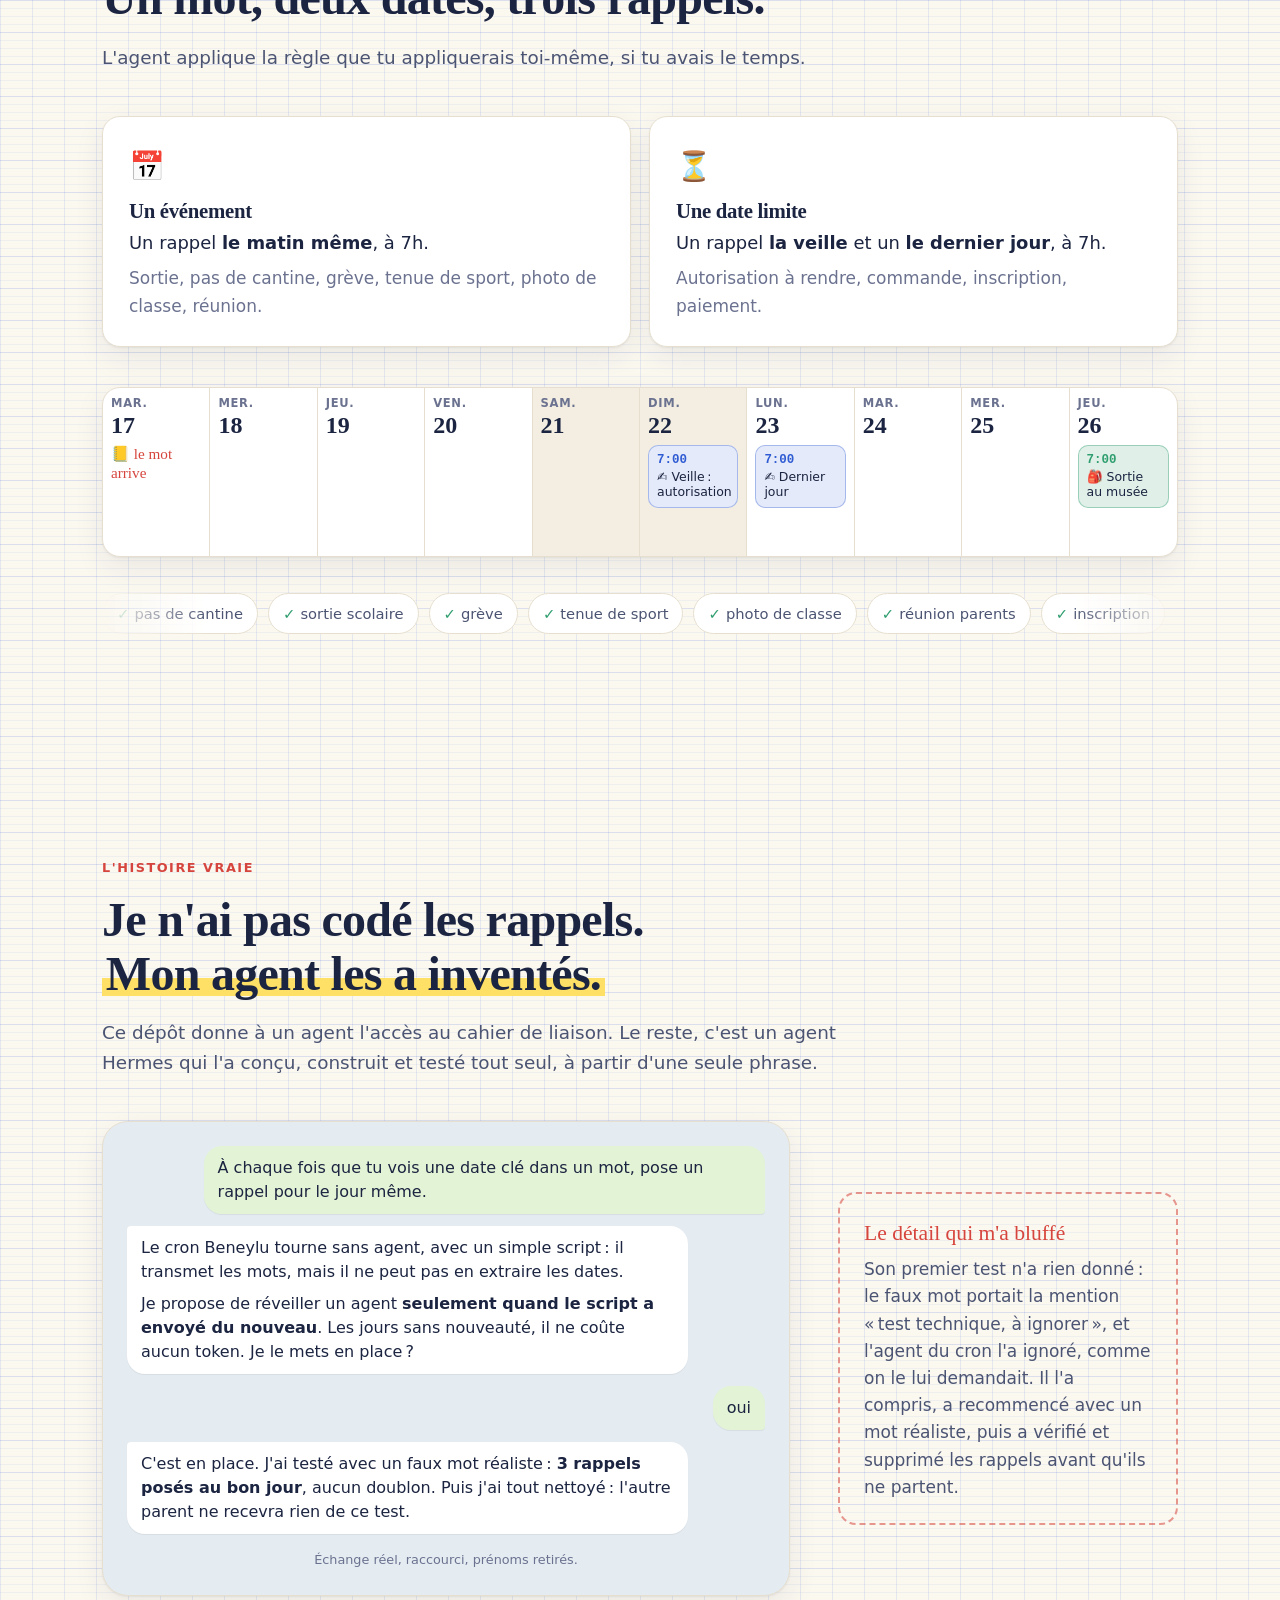
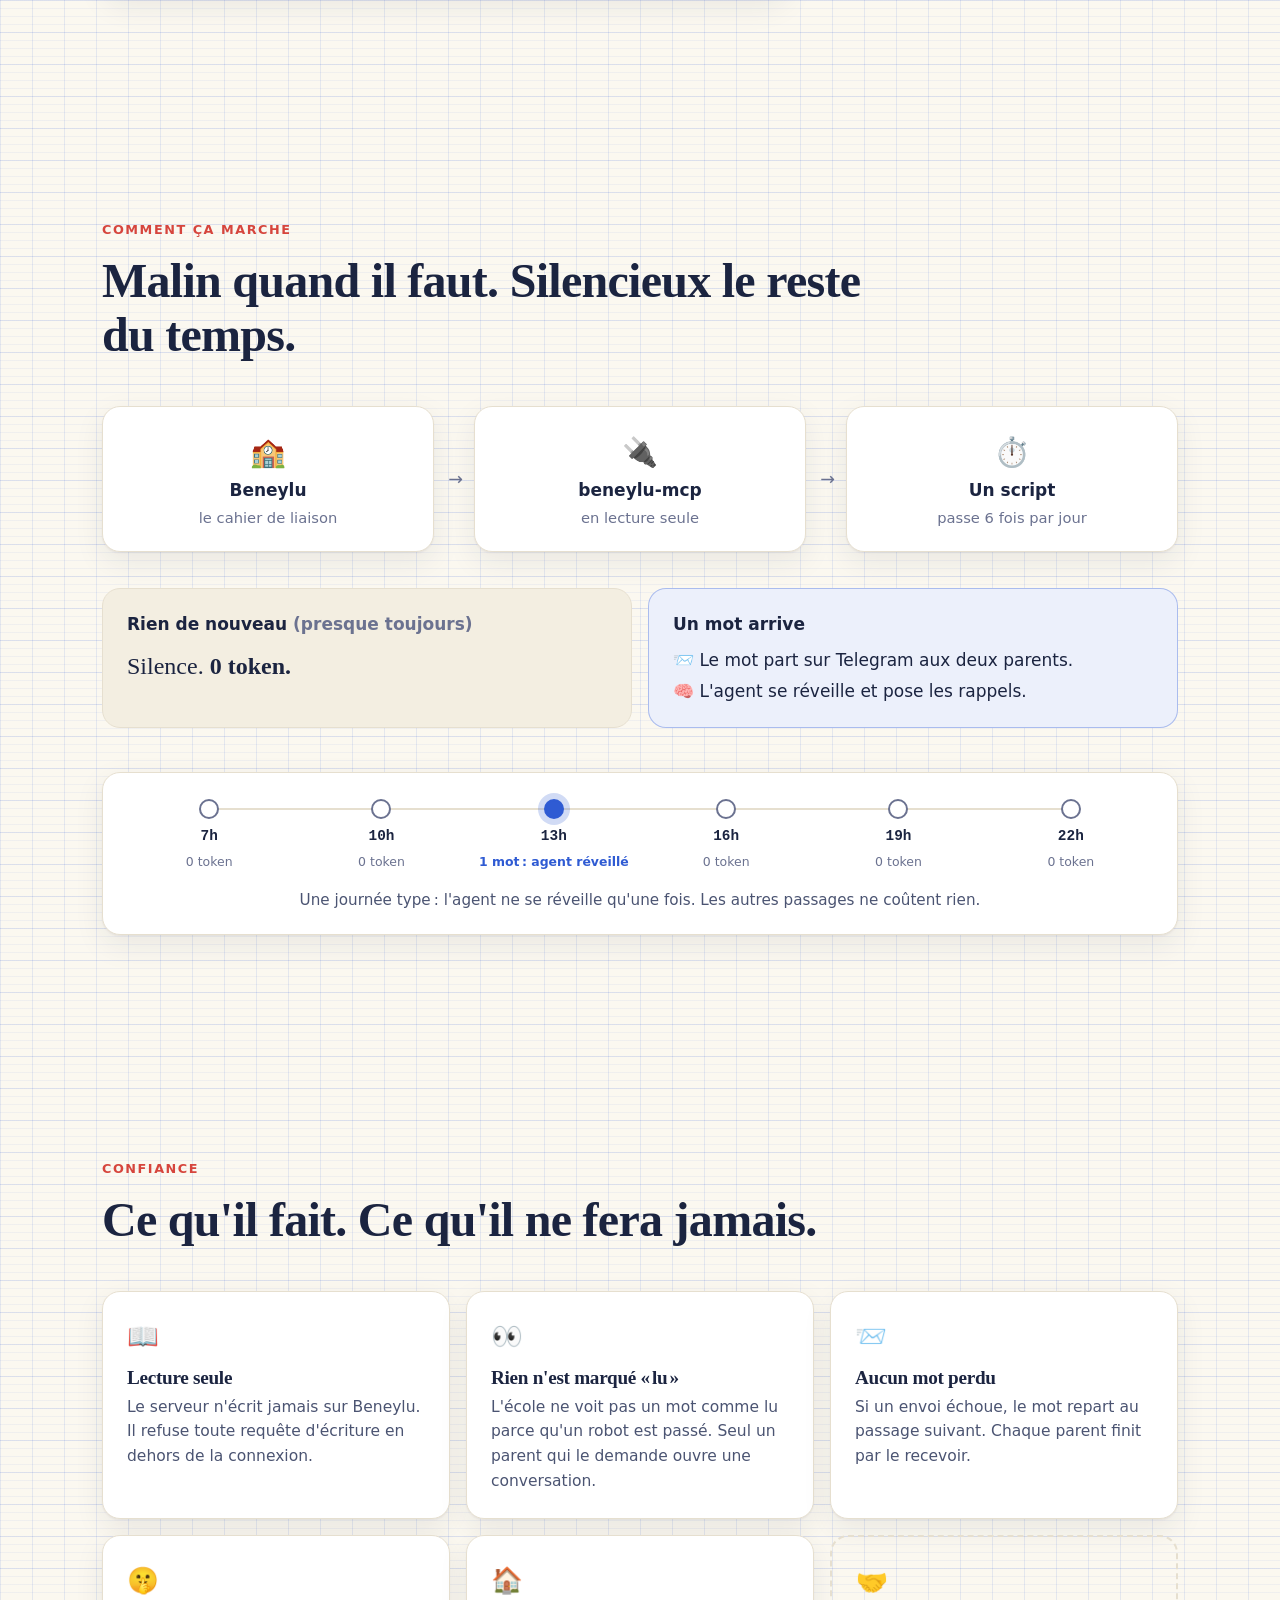
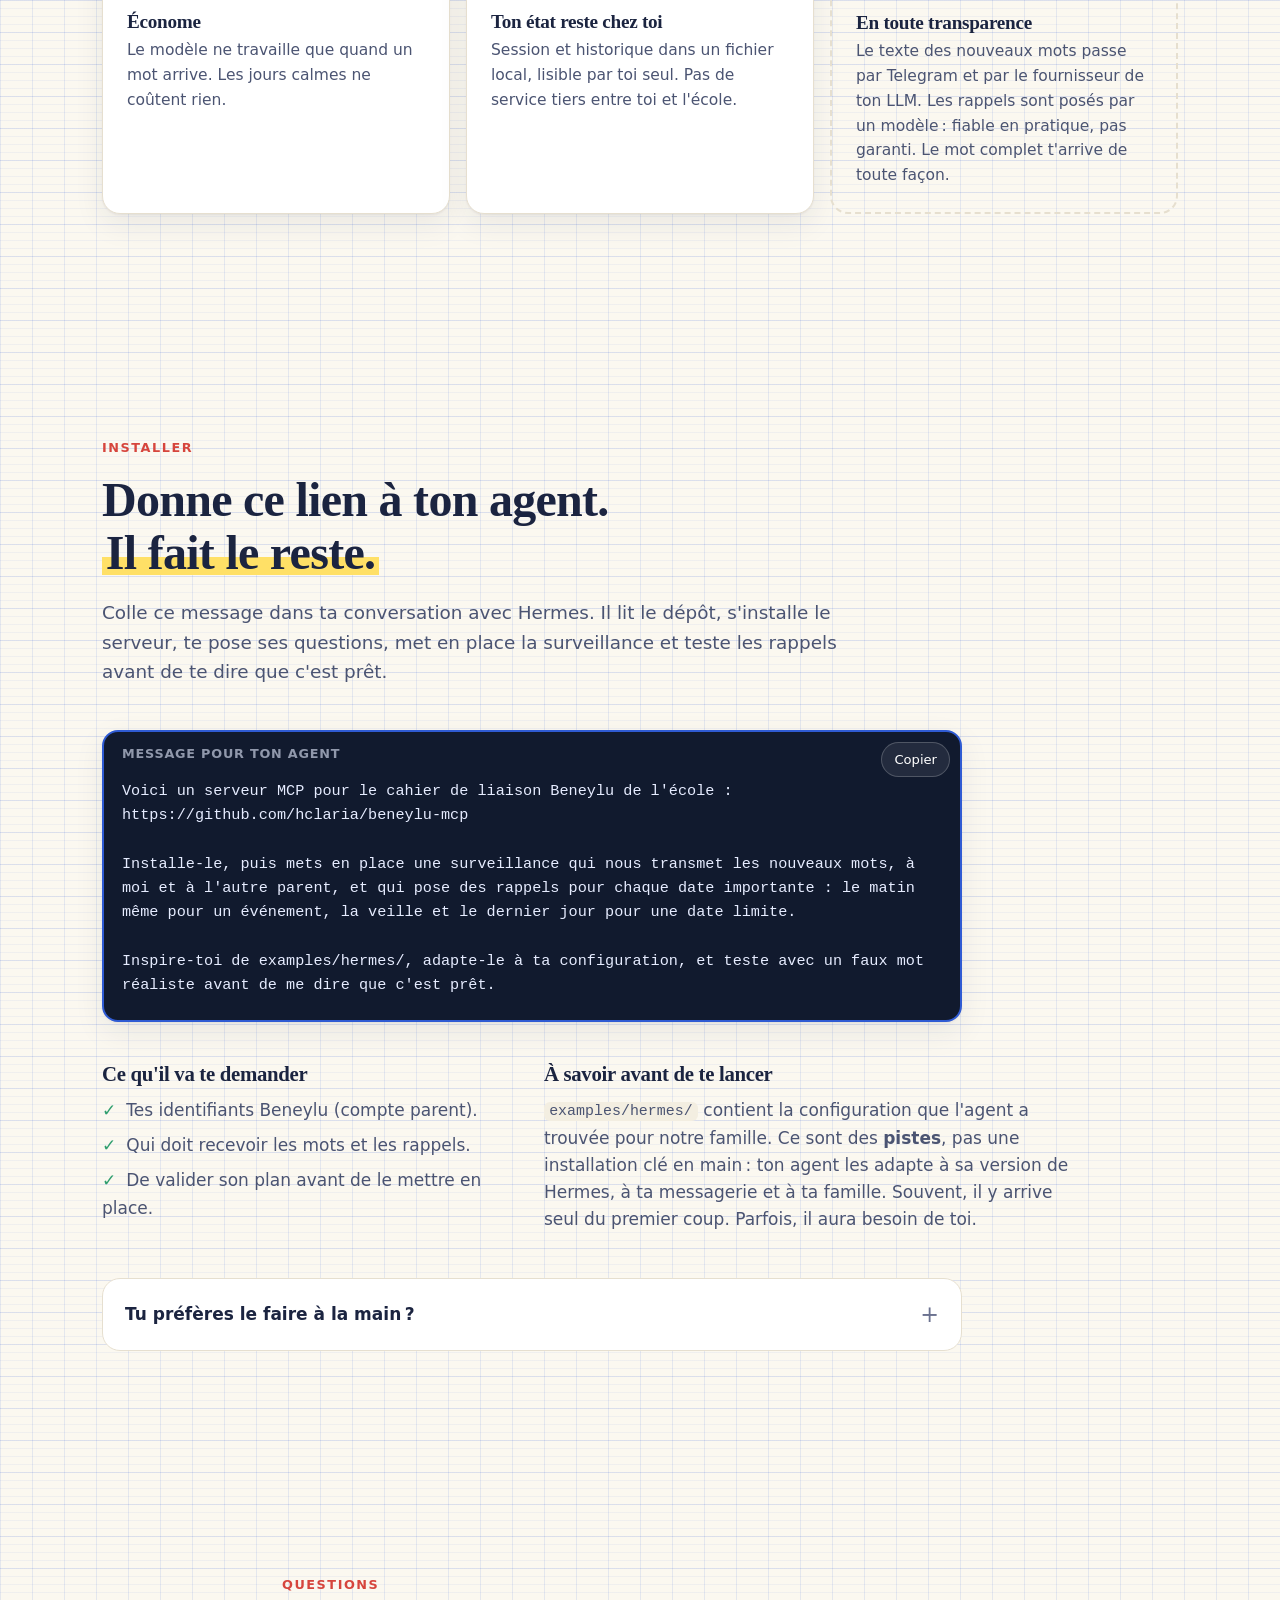
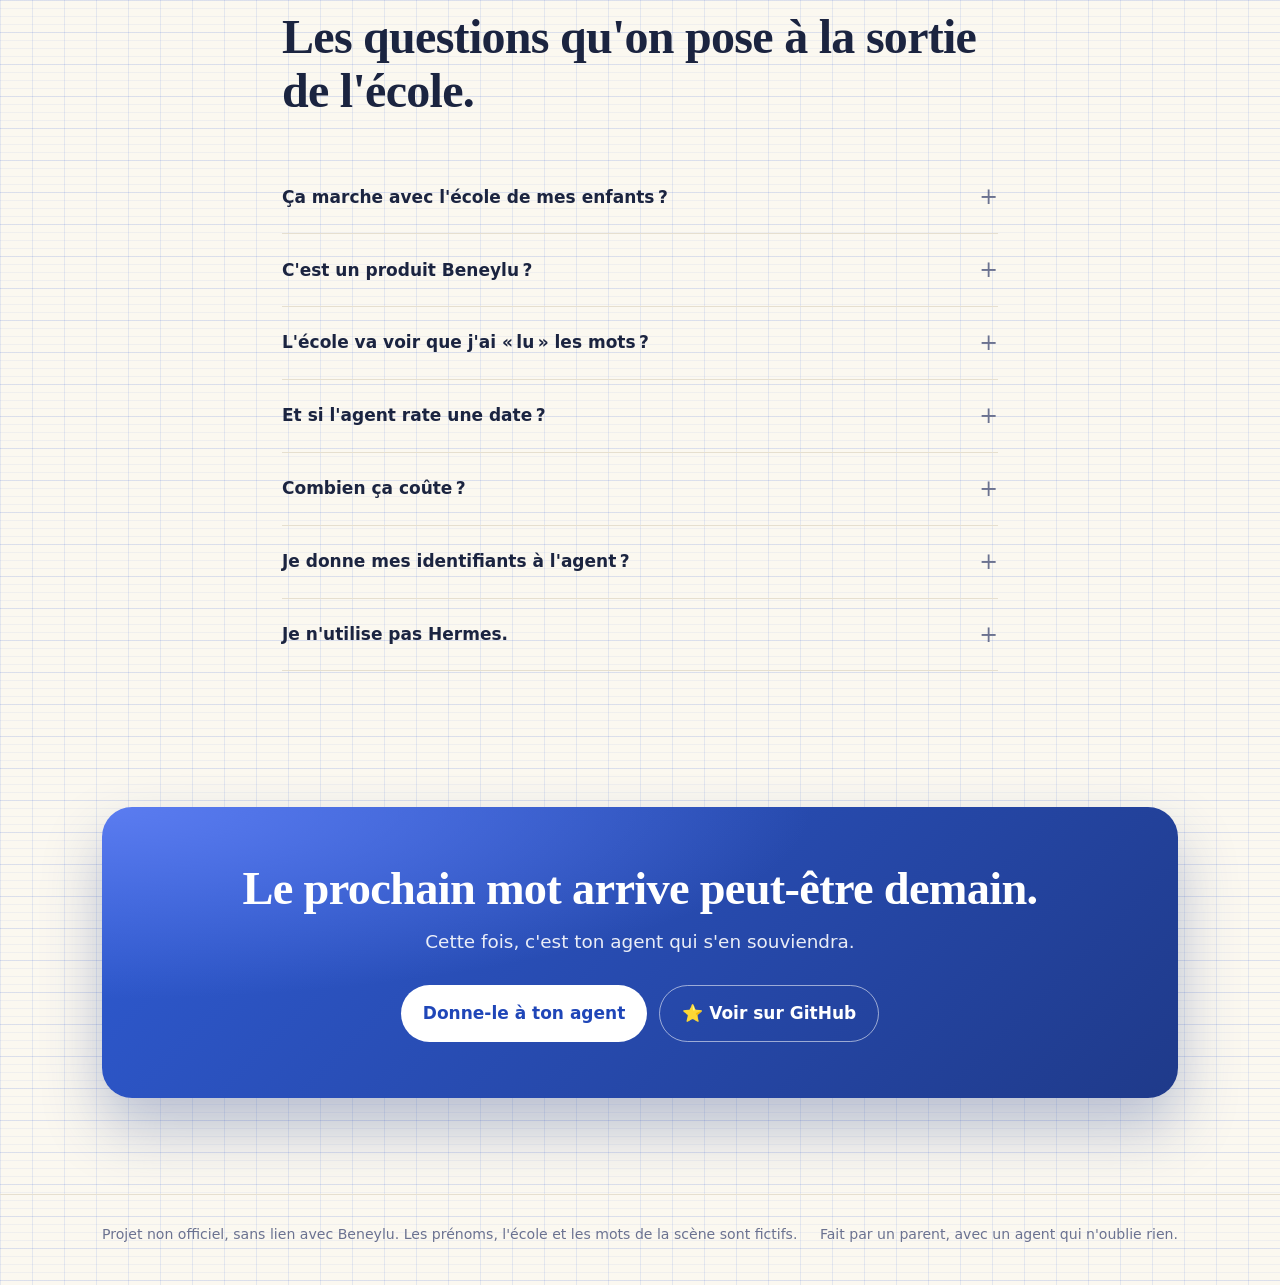
==== commit ad8c3f5c: "fix: drop delivery mechanics from the landing page copy" ====
--- a/site/index.html
+++ b/site/index.html
@@ -138,7 +138,7 @@
     <div class="scene-grid">
       <ol class="steps" aria-label="Déroulé">
         <li><span class="t">12h52</span><span>Mme Rivière publie un mot sur Beneylu.</span></li>
-        <li><span class="t">13h00</span><span>Le script le voit et l'envoie aux deux parents. Il ne le confirme qu'une fois bien reçu.</span></li>
+        <li><span class="t">13h00</span><span>Le mot arrive sur le téléphone des deux parents.</span></li>
         <li><span class="t">13h00</span><span>L'agent se réveille, lit le mot, repère les dates et pose les rappels.</span></li>
         <li><span class="t">Jeudi 7h00</span><span>Le rappel tombe pile au bon moment.</span></li>
       </ol>
@@ -304,7 +304,7 @@
     <div class="cards">
       <article class="card reveal"><p class="card-ico" aria-hidden="true">📖</p><h3>Lecture seule</h3><p>Le serveur n'écrit jamais sur Beneylu. Il refuse toute requête d'écriture en dehors de la connexion.</p></article>
       <article class="card reveal"><p class="card-ico" aria-hidden="true">👀</p><h3>Rien n'est marqué « lu »</h3><p>L'école ne voit pas un mot comme lu parce qu'un robot est passé. Seul un parent qui le demande ouvre une conversation.</p></article>
-      <article class="card reveal"><p class="card-ico" aria-hidden="true">📨</p><h3>Envoi garanti</h3><p>Un mot n'est confirmé qu'une fois reçu par chaque parent. Sinon, il revient au passage suivant.</p></article>
+      <article class="card reveal"><p class="card-ico" aria-hidden="true">📨</p><h3>Aucun mot perdu</h3><p>Si un envoi échoue, le mot repart au passage suivant. Chaque parent finit par le recevoir.</p></article>
       <article class="card reveal"><p class="card-ico" aria-hidden="true">🤫</p><h3>Économe</h3><p>Le modèle ne travaille que quand un mot arrive. Les jours calmes ne coûtent rien.</p></article>
       <article class="card reveal"><p class="card-ico" aria-hidden="true">🏠</p><h3>Ton état reste chez toi</h3><p>Session et historique dans un fichier local, lisible par toi seul. Pas de service tiers entre toi et l'école.</p></article>
       <article class="card honest reveal"><p class="card-ico" aria-hidden="true">🤝</p><h3>En toute transparence</h3><p>Le texte des nouveaux mots passe par Telegram et par le fournisseur de ton LLM. Les rappels sont posés par un modèle : fiable en pratique, pas garanti. Le mot complet t'arrive de toute façon.</p></article>
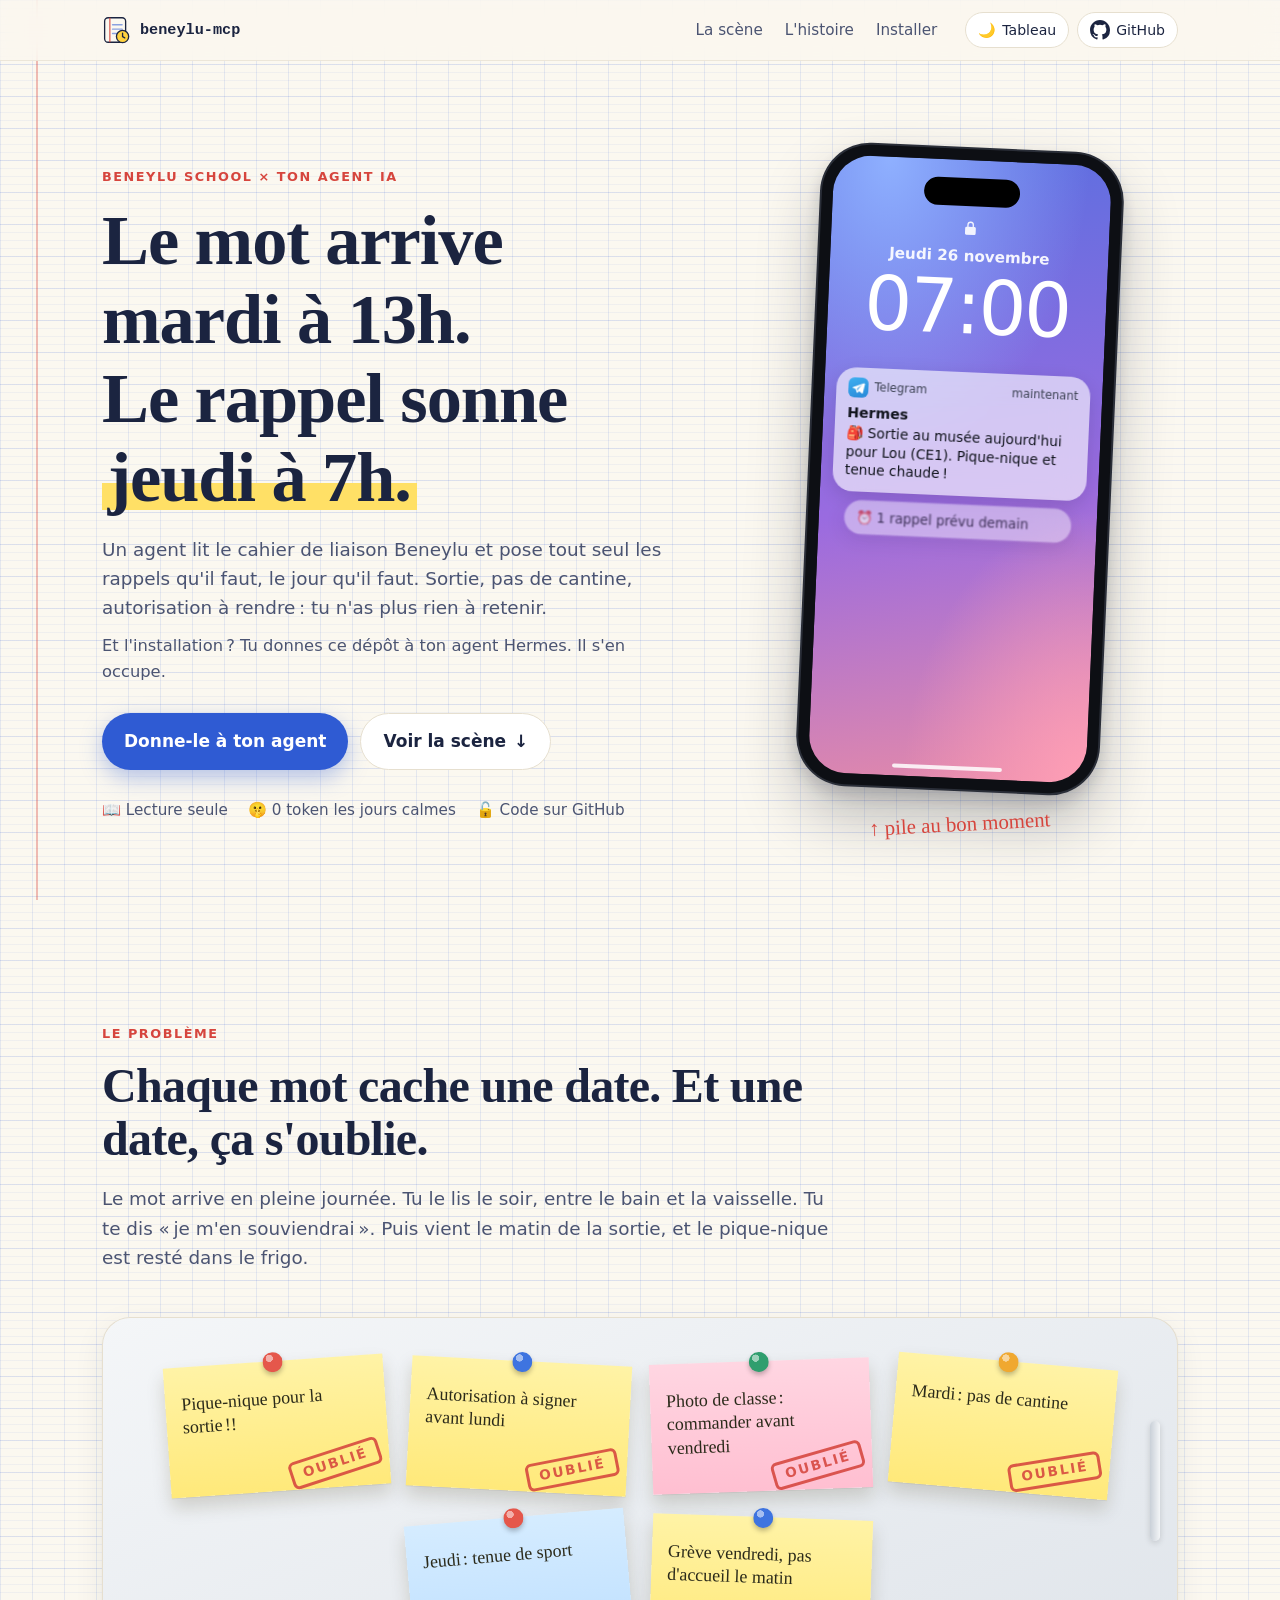
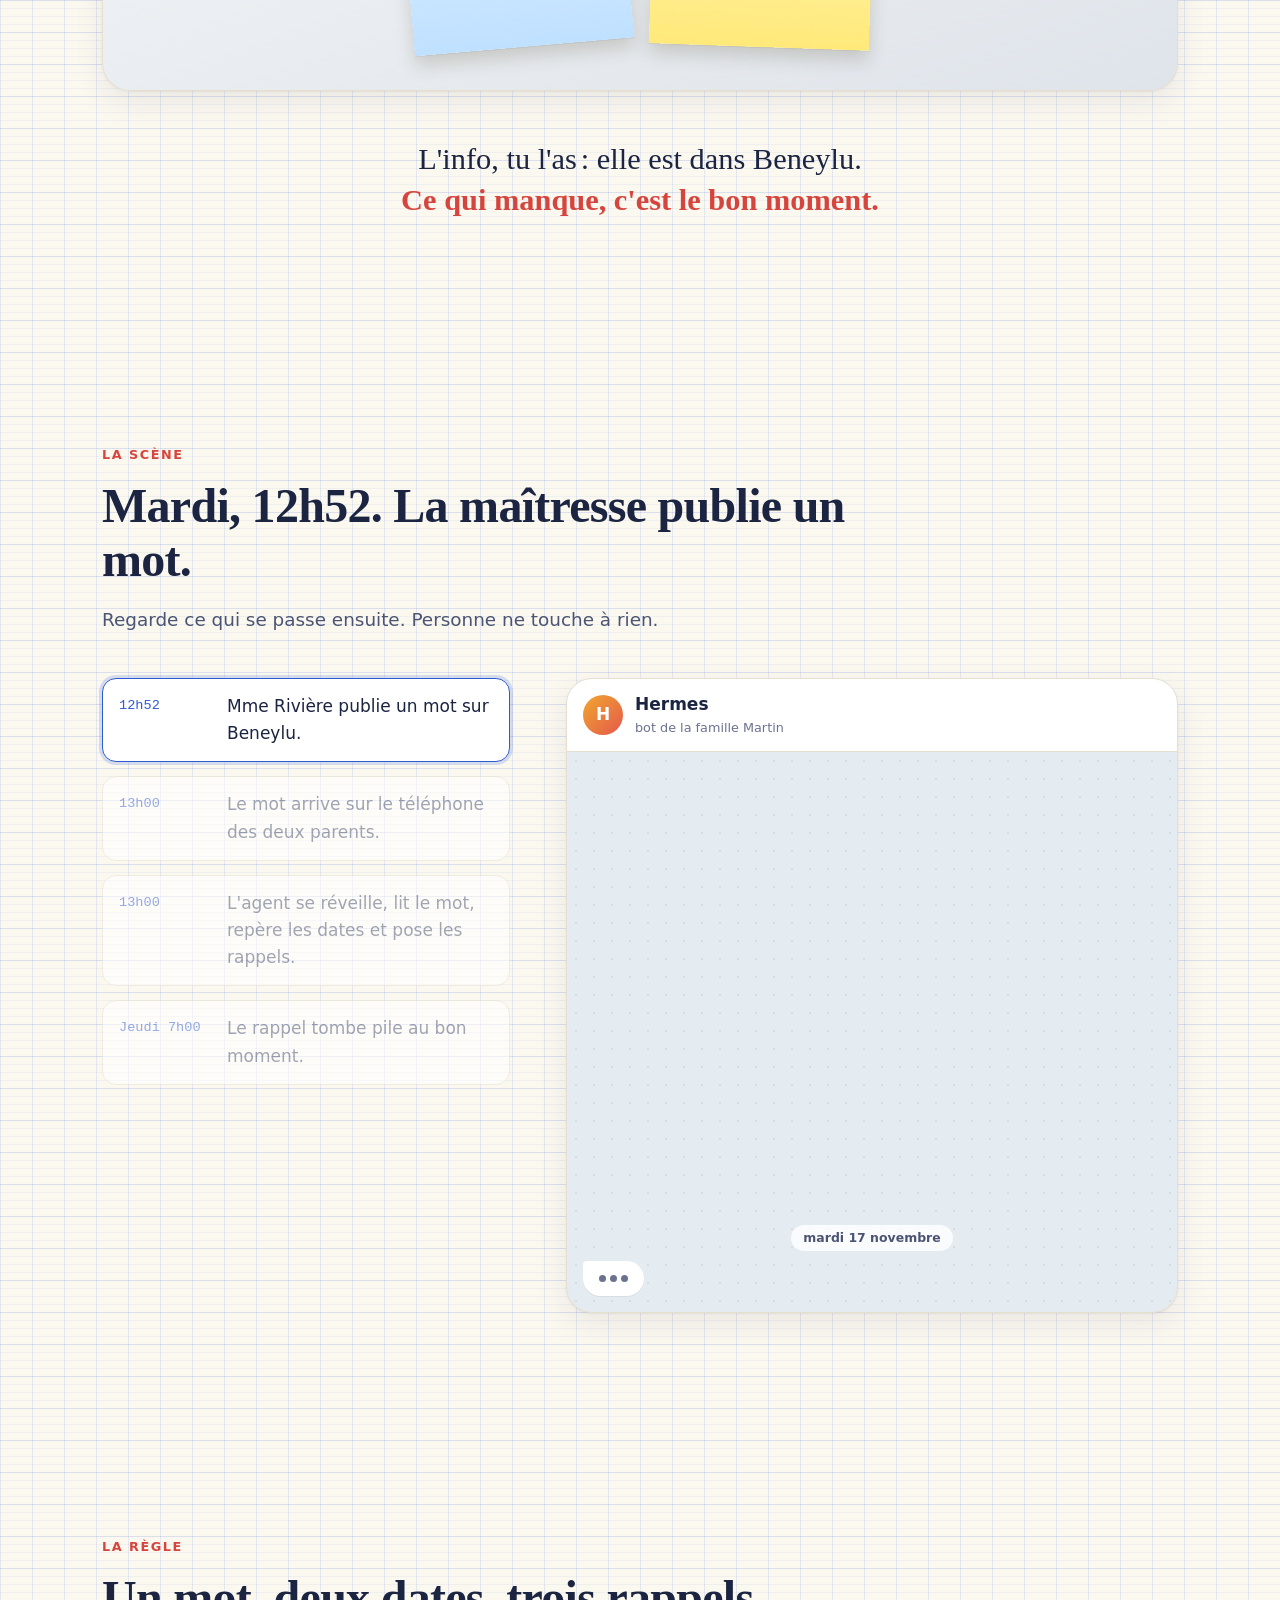
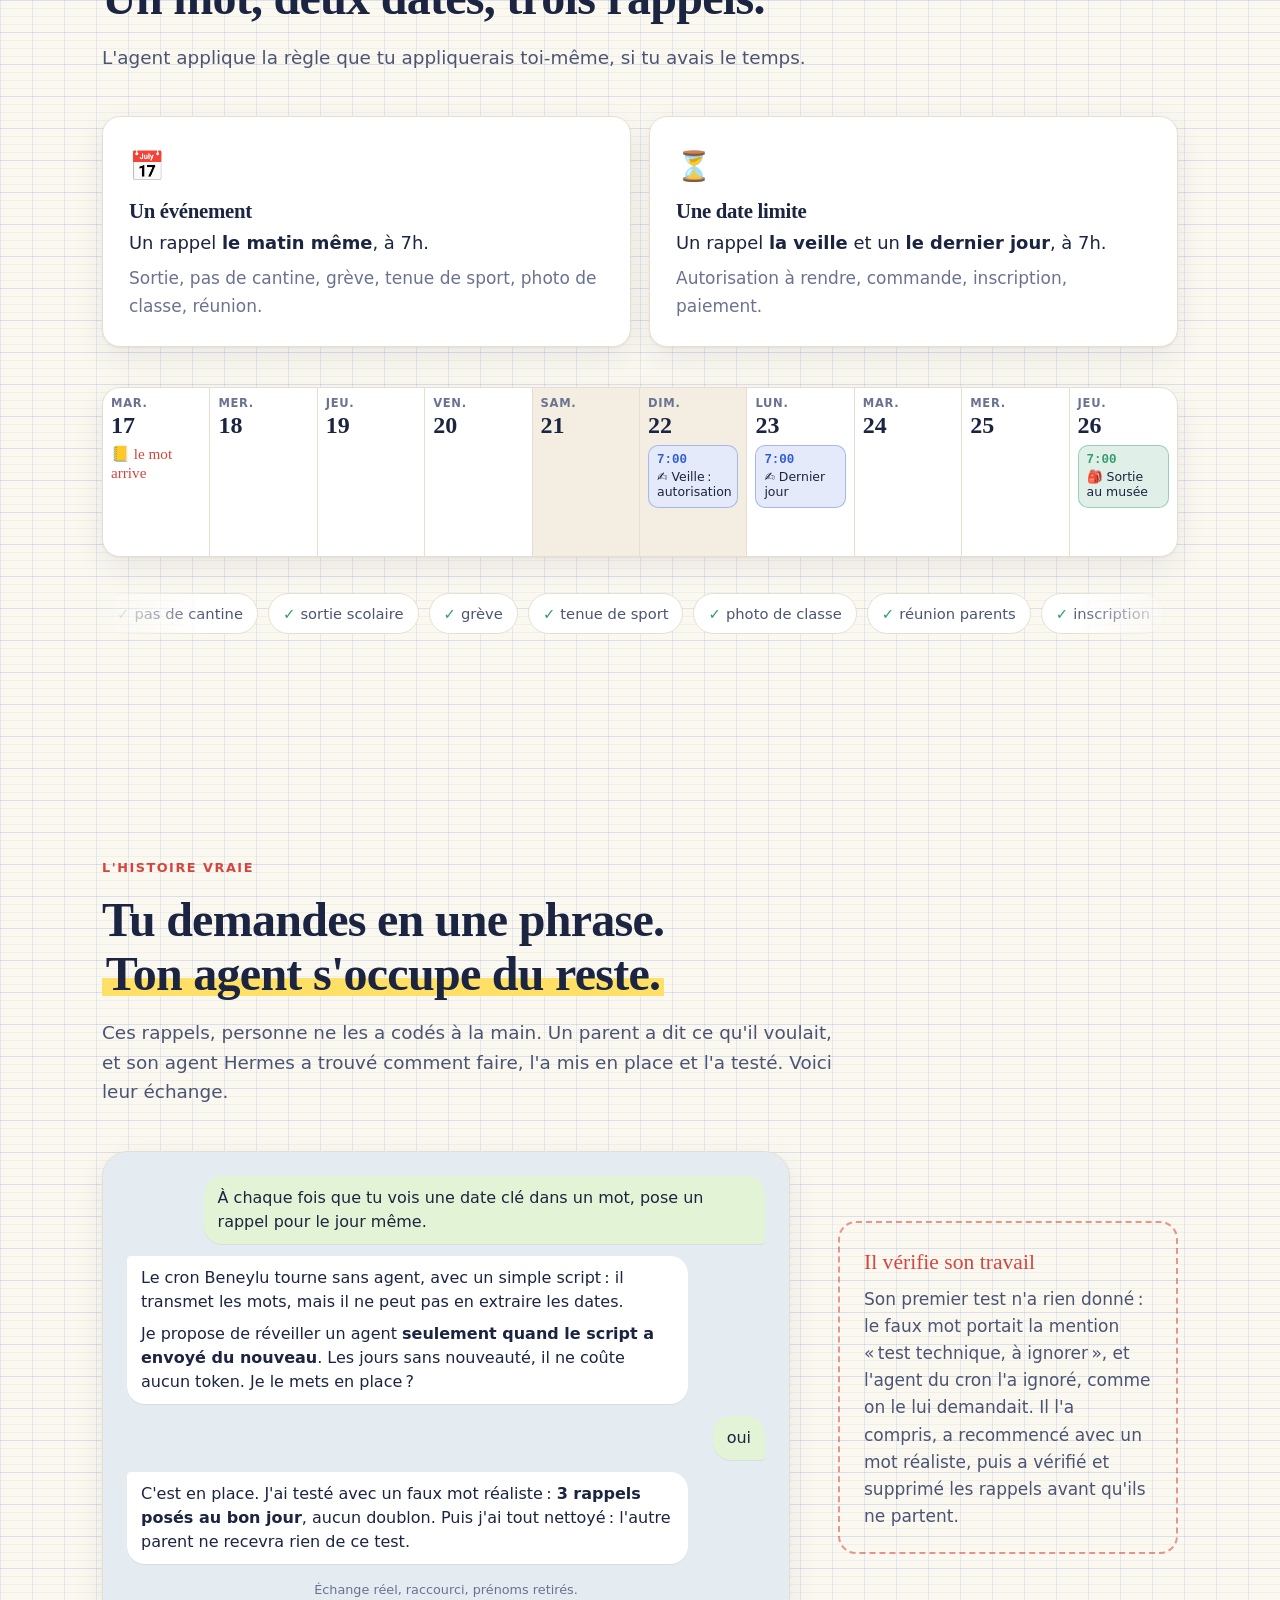
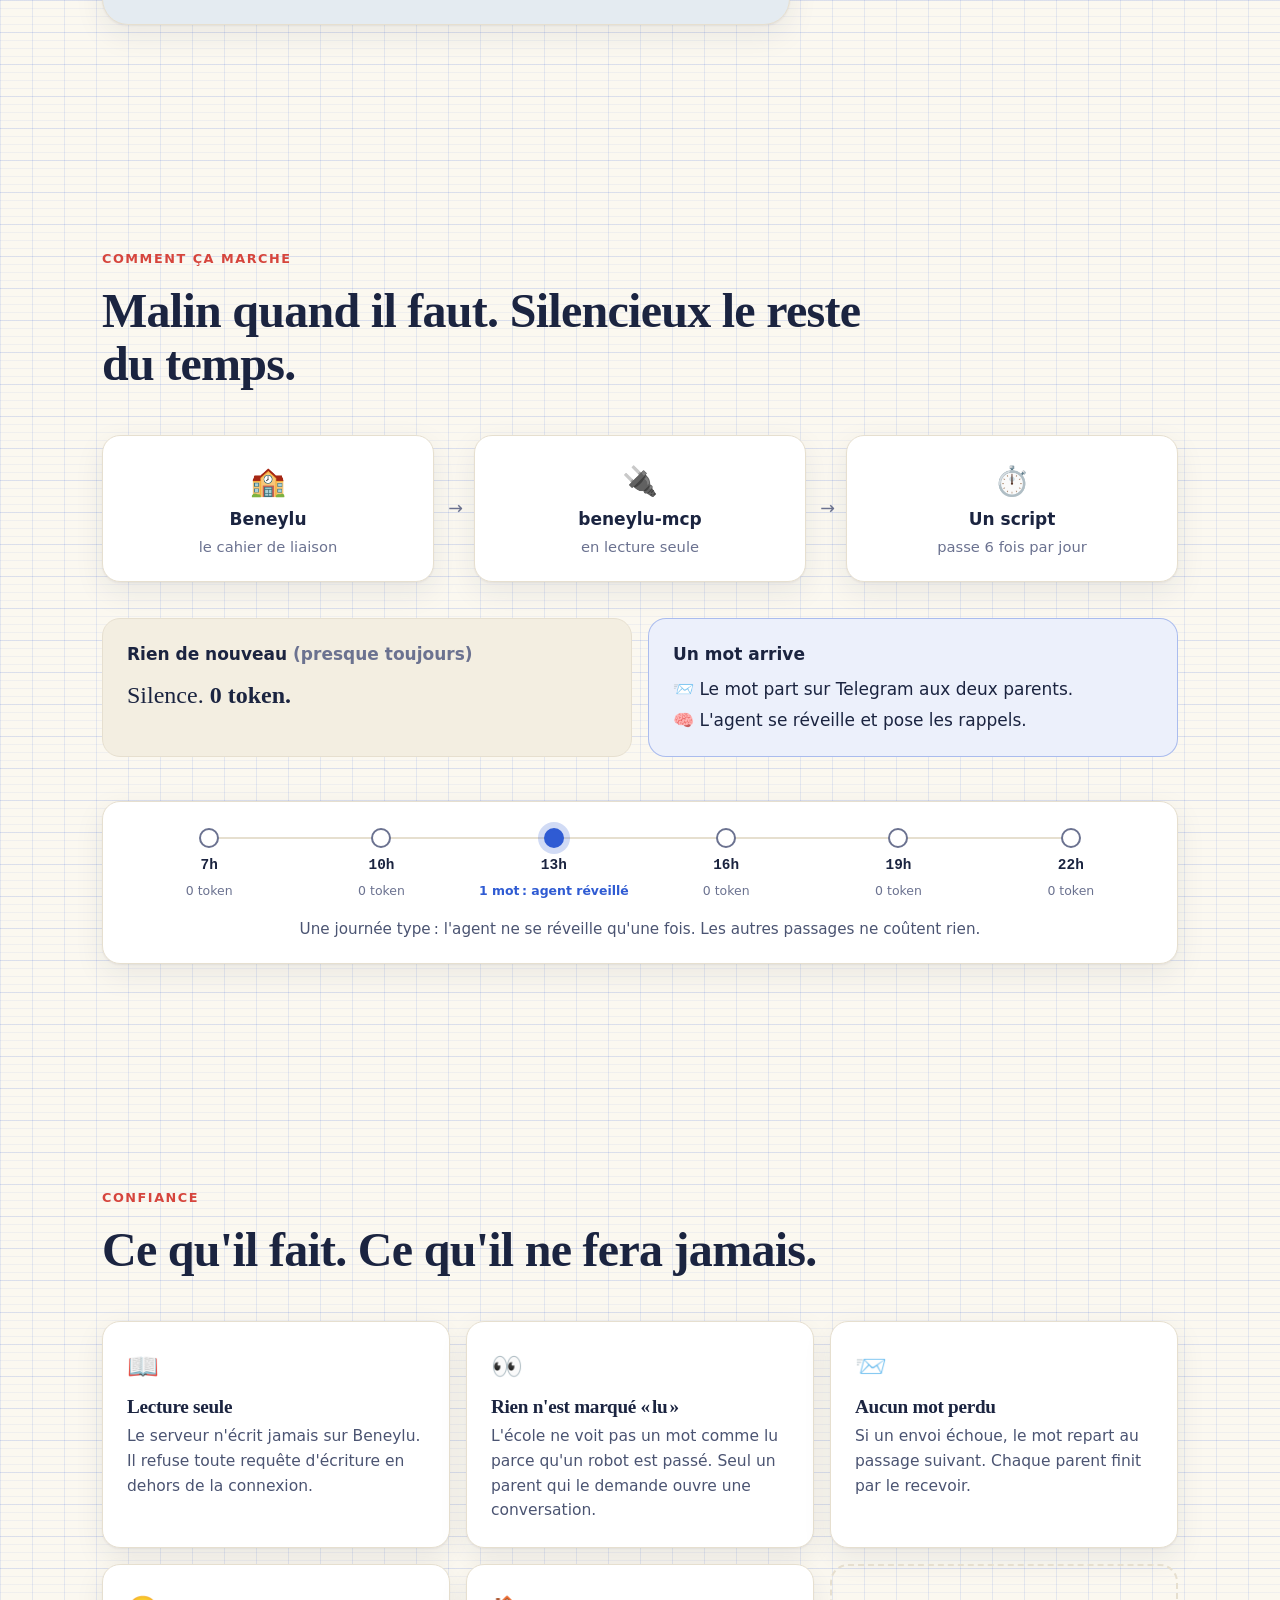
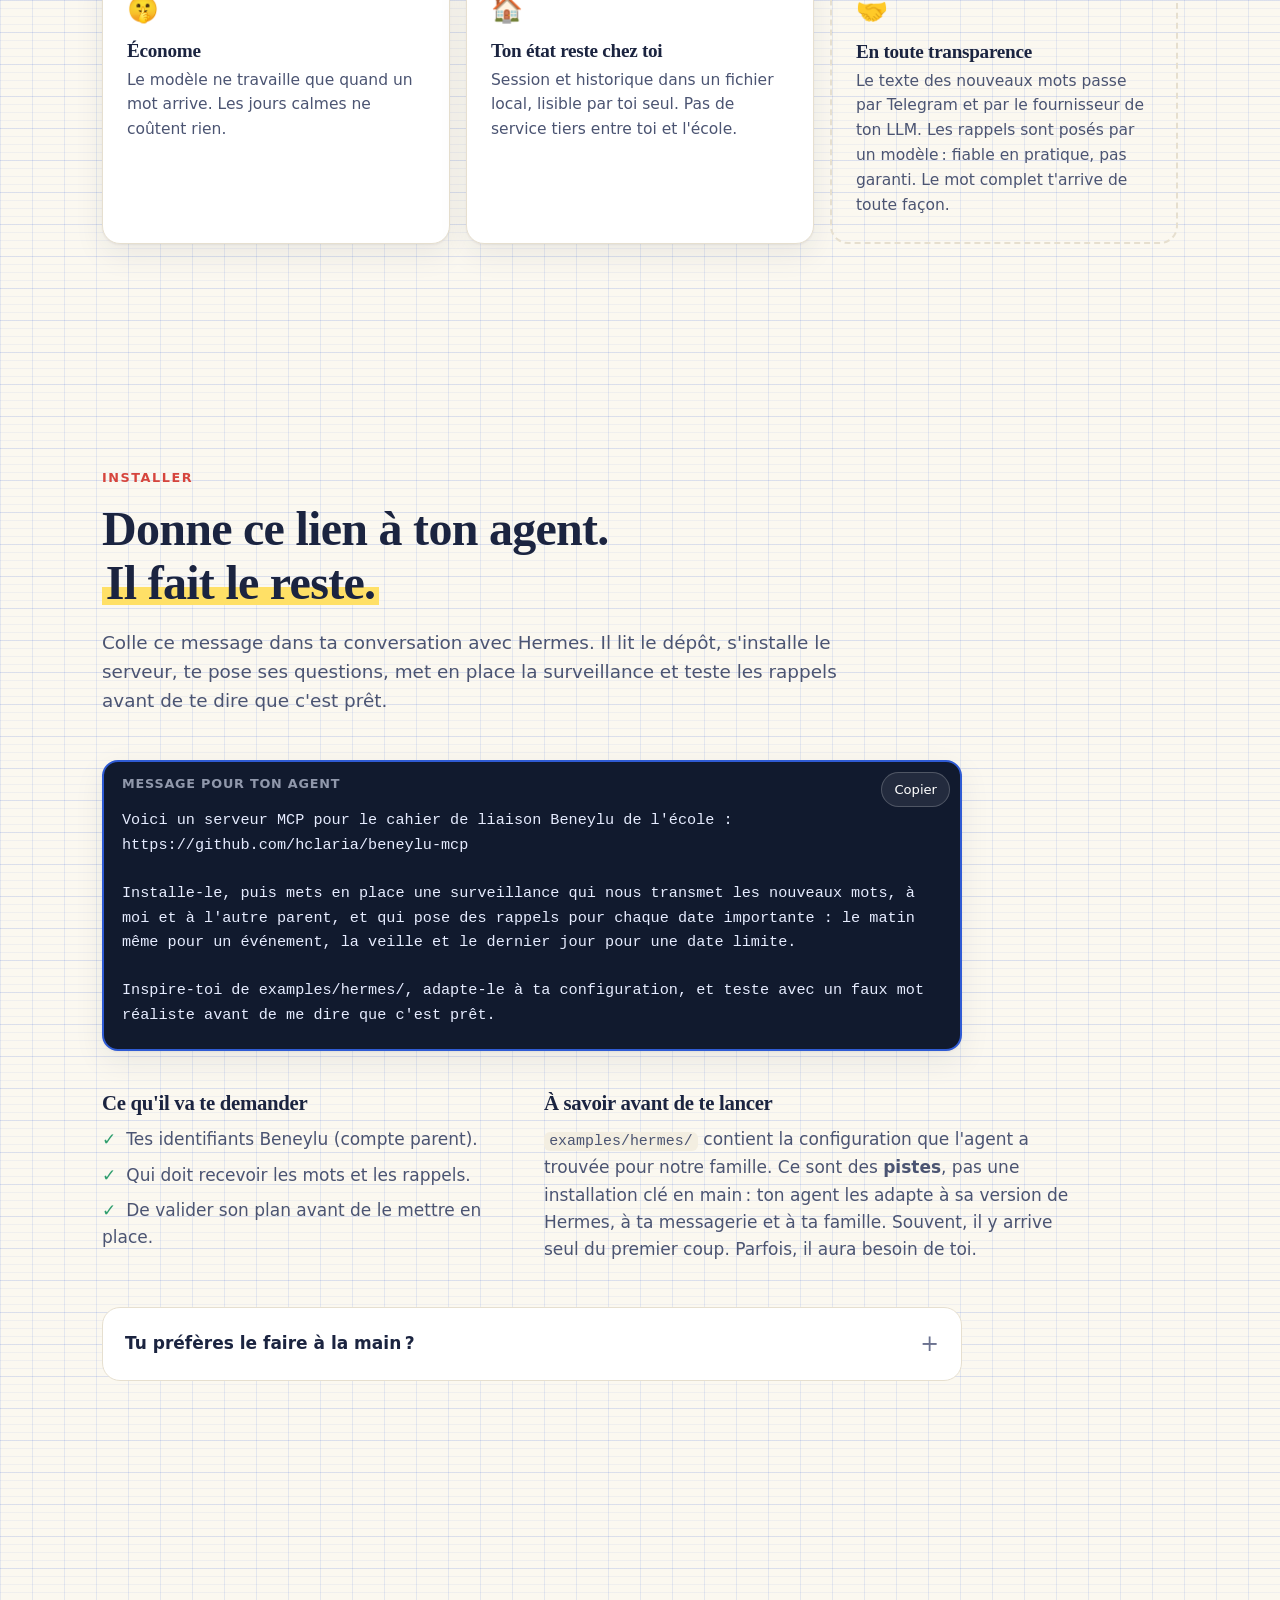
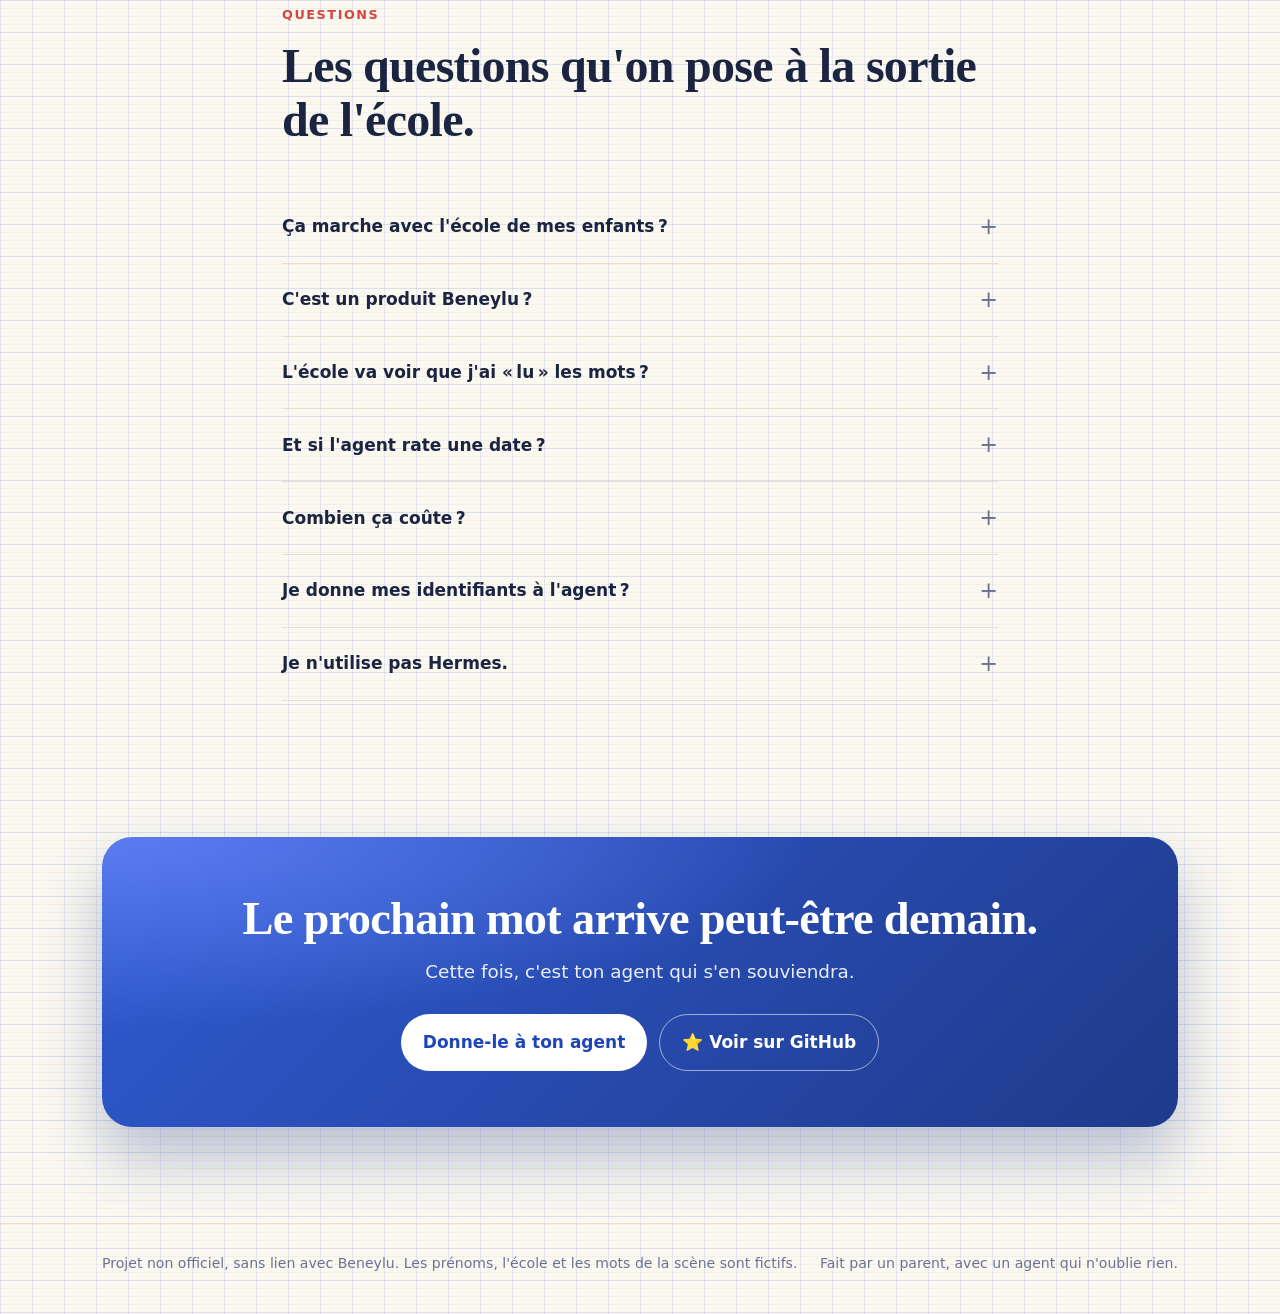
==== commit 52c95415: "fix: story section speaks to the visitor, not the author" ====
--- a/site/index.html
+++ b/site/index.html
@@ -235,8 +235,8 @@
   <div class="wrap">
     <header class="sec-head reveal">
       <p class="eyebrow">L'histoire vraie</p>
-      <h2 id="story-title">Je n'ai pas codé les rappels.<br><span class="mark">Mon agent les a inventés.</span></h2>
-      <p class="lead">Ce dépôt donne à un agent l'accès au cahier de liaison. Le reste, c'est un agent Hermes qui l'a conçu, construit et testé tout seul, à partir d'une seule phrase.</p>
+      <h2 id="story-title">Tu demandes en une phrase.<br><span class="mark">Ton agent s'occupe du reste.</span></h2>
+      <p class="lead">Ces rappels, personne ne les a codés à la main. Un parent a dit ce qu'il voulait, et son agent Hermes a trouvé comment faire, l'a mis en place et l'a testé. Voici leur échange.</p>
     </header>
 
     <div class="thread reveal">
@@ -248,7 +248,7 @@
     </div>
 
     <aside class="aside reveal">
-      <p class="hand">Le détail qui m'a bluffé</p>
+      <p class="hand">Il vérifie son travail</p>
       <p>Son premier test n'a rien donné : le faux mot portait la mention « test technique, à ignorer », et l'agent du cron l'a ignoré, comme on le lui demandait. Il l'a compris, a recommencé avec un mot réaliste, puis a vérifié et supprimé les rappels avant qu'ils ne partent.</p>
     </aside>
   </div>
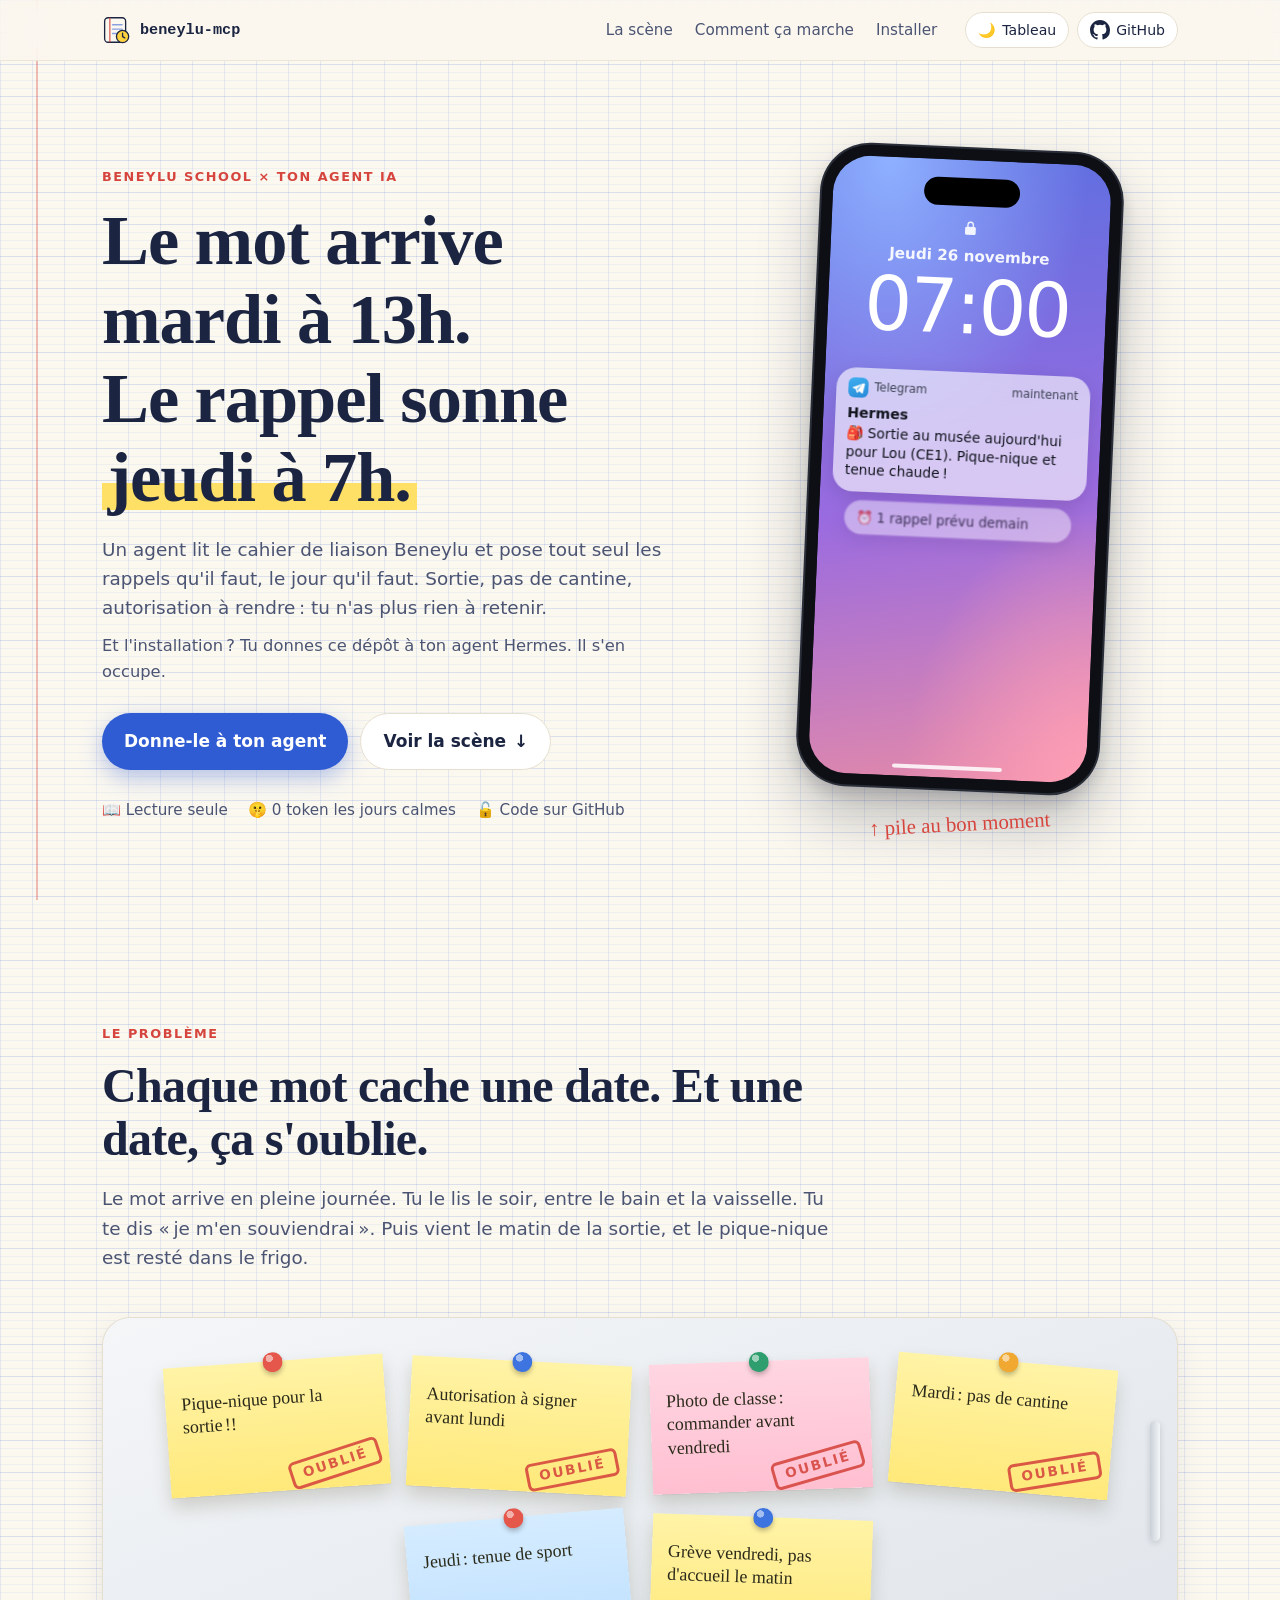
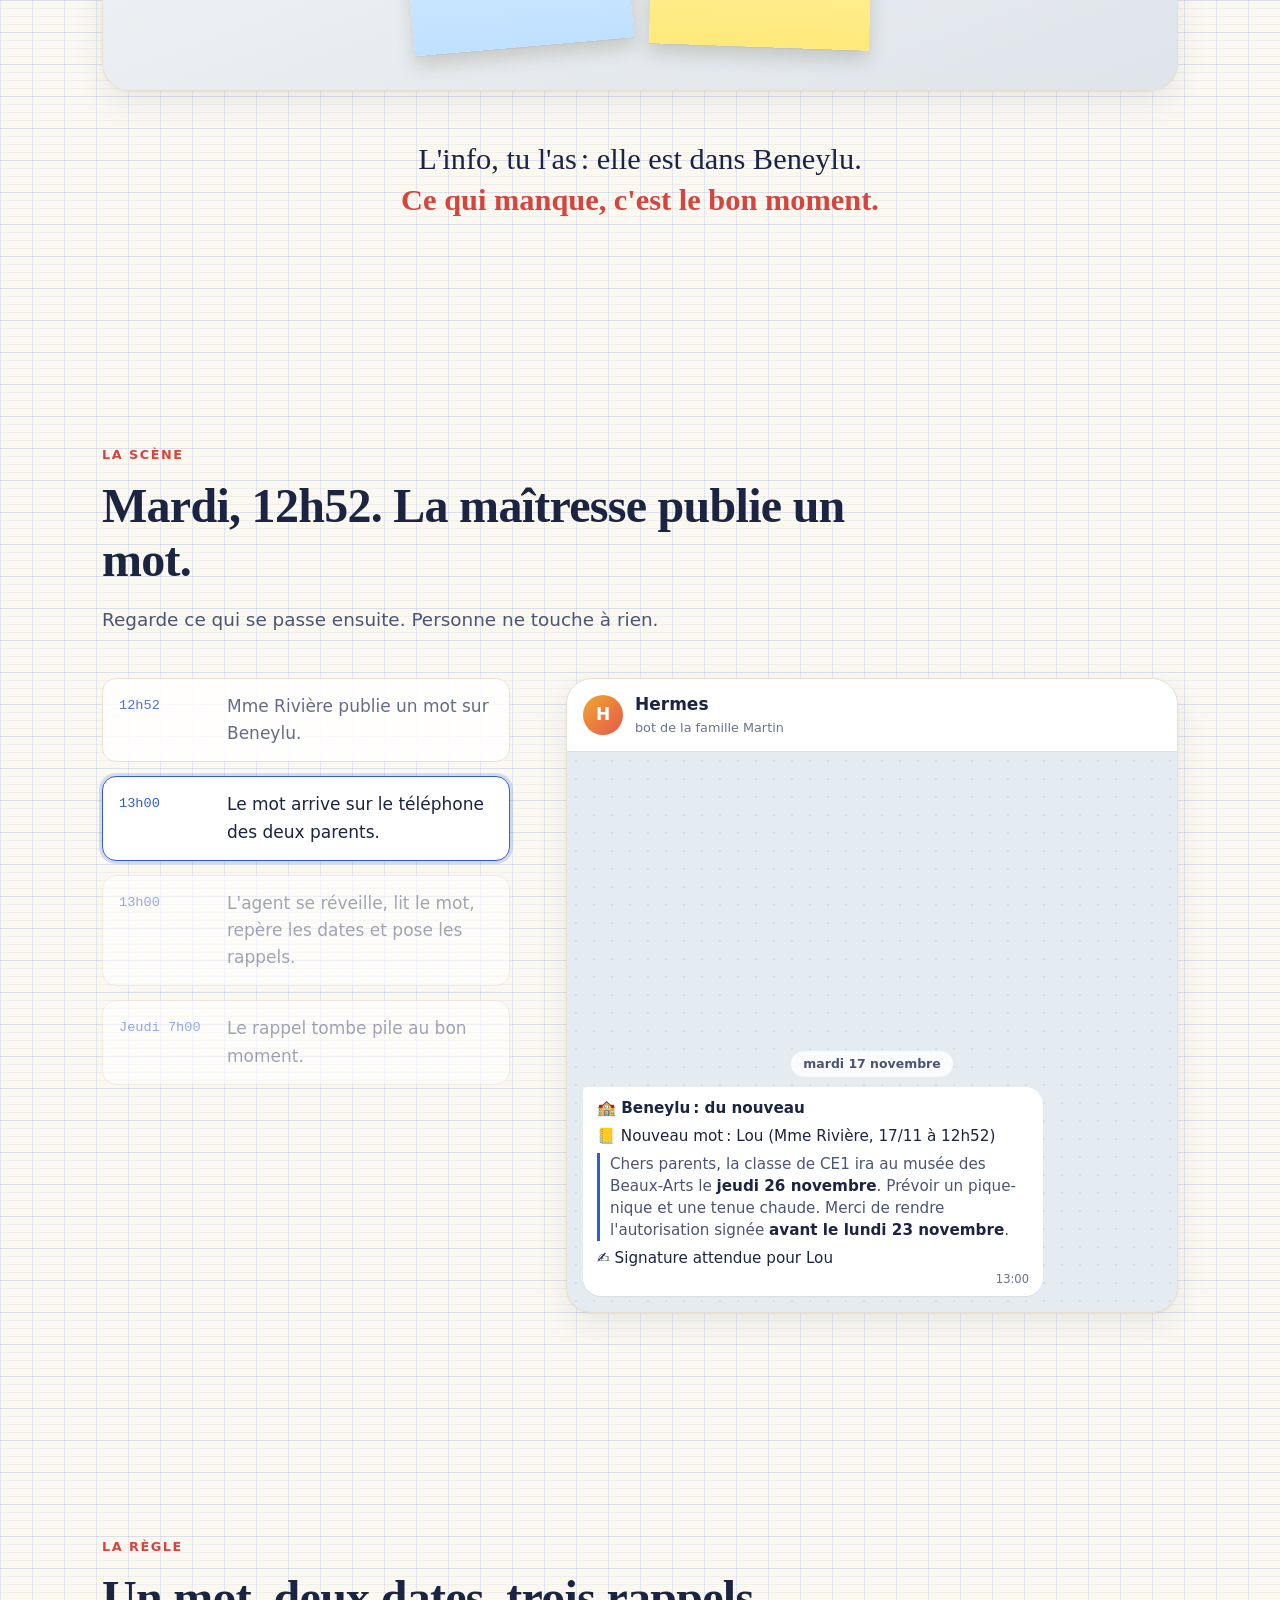
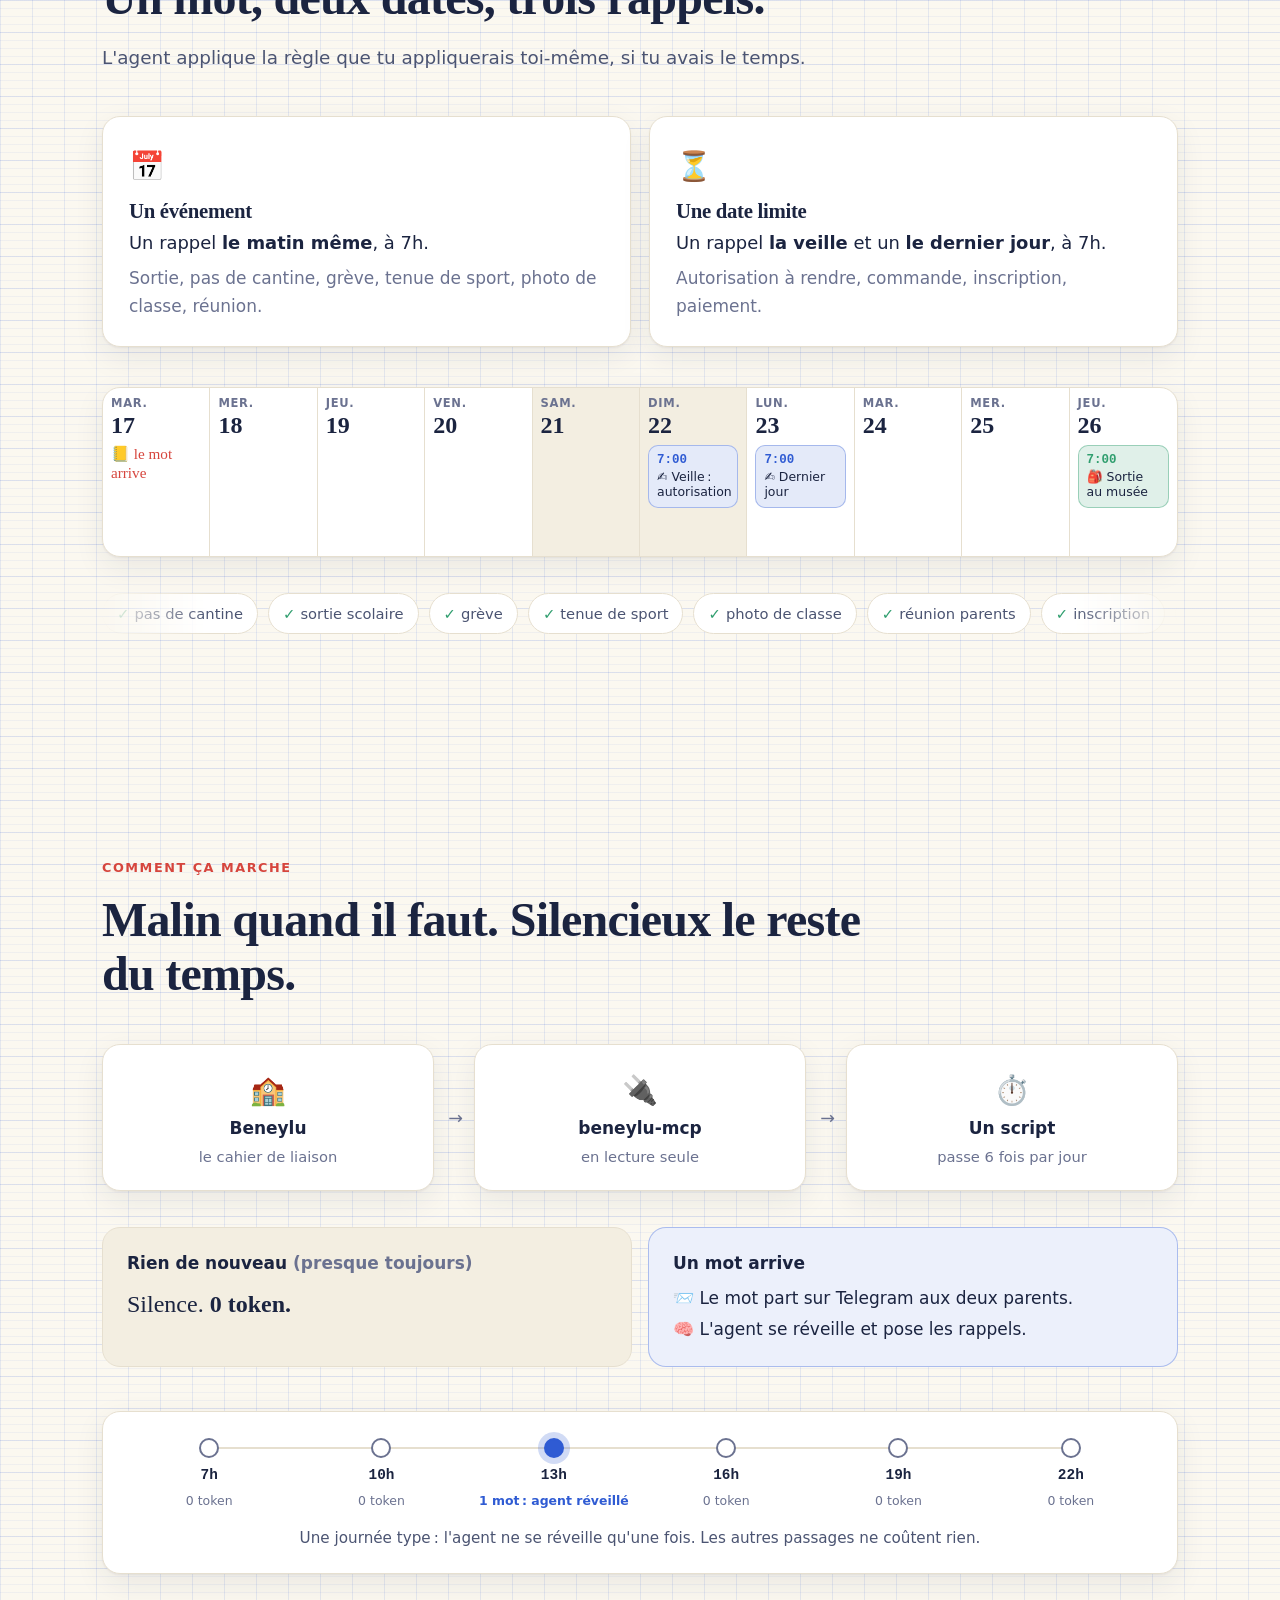
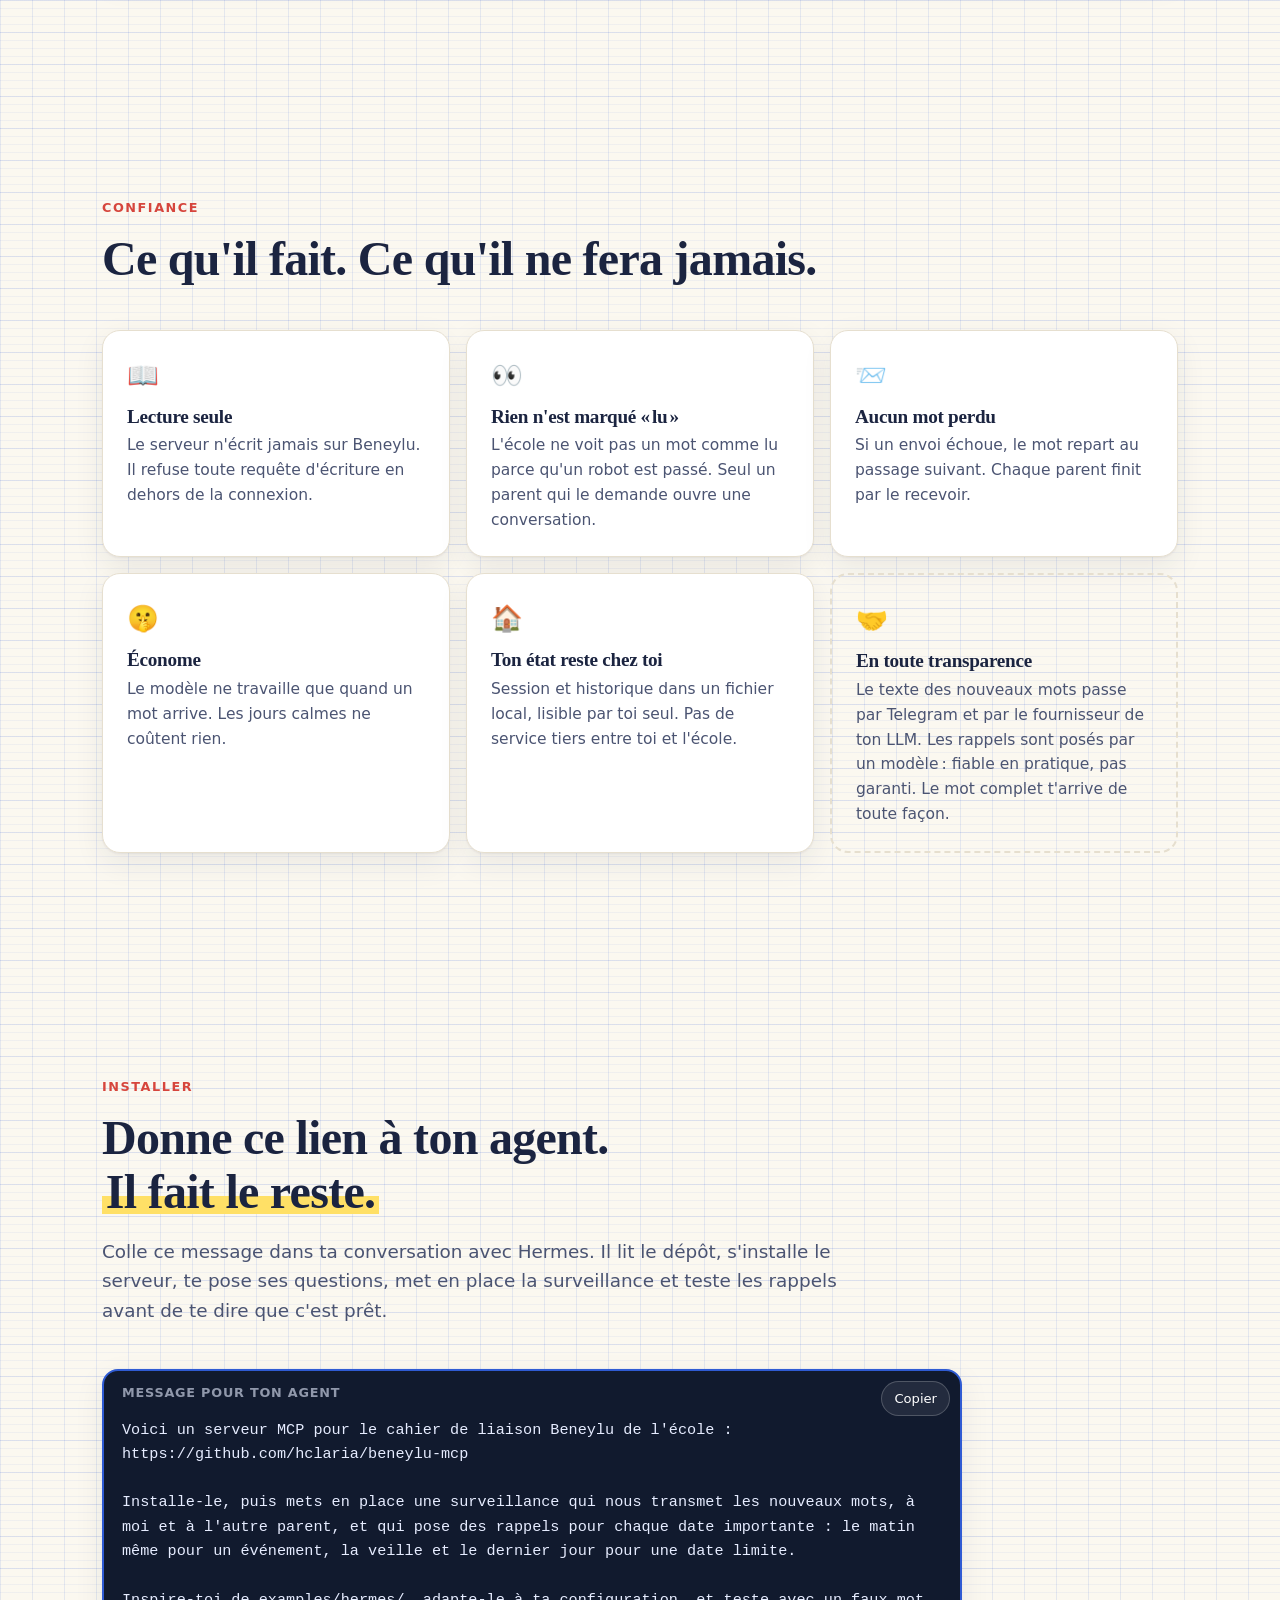
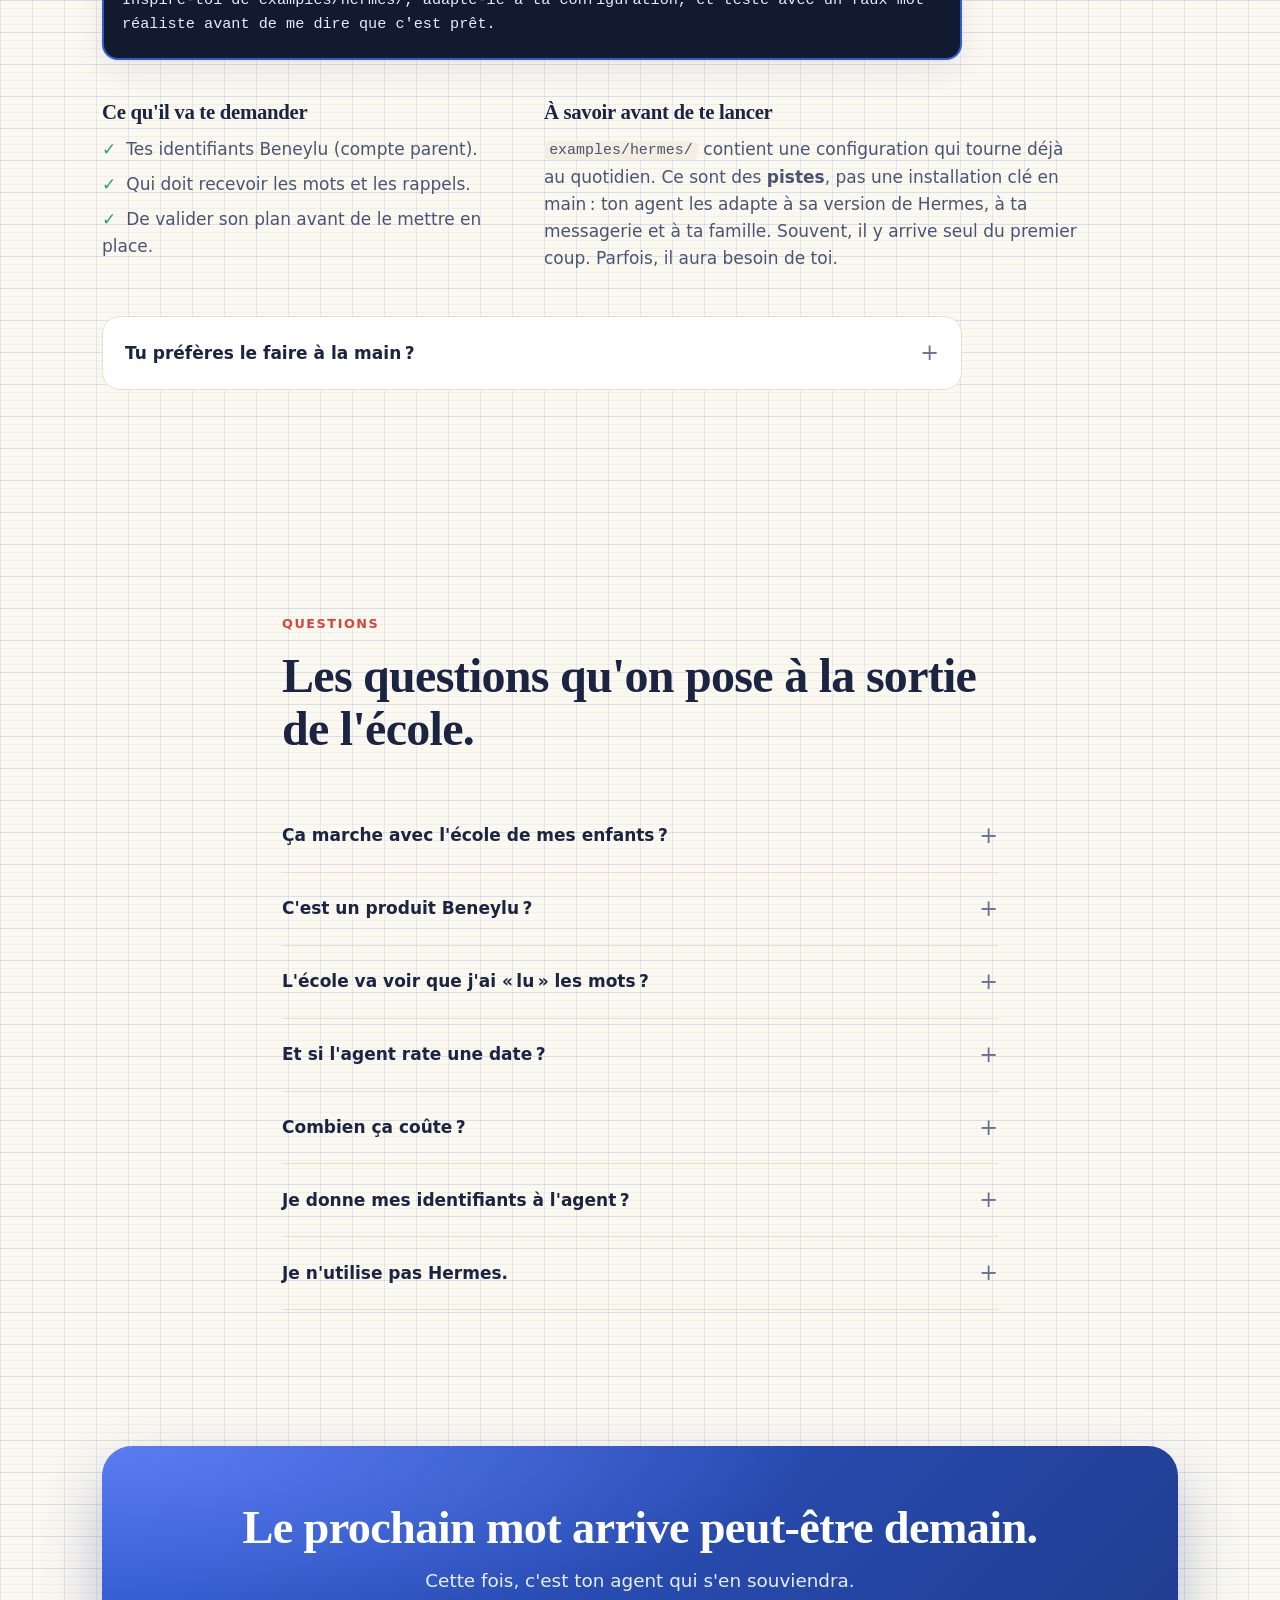
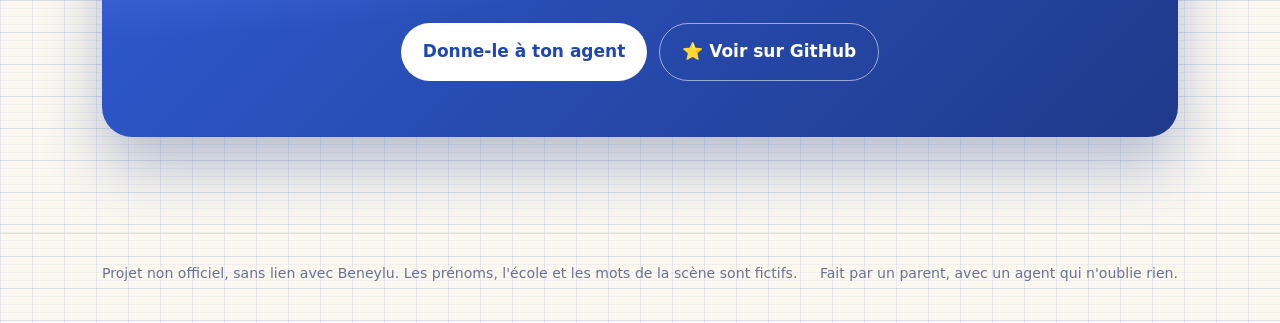
==== commit 7c23661a: "fix: drop the origin story section, keep promise and install" ====
--- a/site/index.html
+++ b/site/index.html
@@ -43,7 +43,7 @@
     </a>
     <nav class="nav-links" aria-label="Sections">
       <a href="#scene">La scène</a>
-      <a href="#histoire">L'histoire</a>
+      <a href="#comment">Comment ça marche</a>
       <a href="#installer">Installer</a>
     </nav>
     <div class="nav-actions">
@@ -230,31 +230,7 @@
   </div>
 </section>
 
-<!-- 5. L'histoire -->
-<section class="section story" id="histoire" aria-labelledby="story-title">
-  <div class="wrap">
-    <header class="sec-head reveal">
-      <p class="eyebrow">L'histoire vraie</p>
-      <h2 id="story-title">Tu demandes en une phrase.<br><span class="mark">Ton agent s'occupe du reste.</span></h2>
-      <p class="lead">Ces rappels, personne ne les a codés à la main. Un parent a dit ce qu'il voulait, et son agent Hermes a trouvé comment faire, l'a mis en place et l'a testé. Voici leur échange.</p>
-    </header>
-
-    <div class="thread reveal">
-      <div class="msg me"><p>À chaque fois que tu vois une date clé dans un mot, pose un rappel pour le jour même.</p></div>
-      <div class="msg bot"><p>Le cron Beneylu tourne sans agent, avec un simple script : il transmet les mots, mais il ne peut pas en extraire les dates.</p><p>Je propose de réveiller un agent <strong>seulement quand le script a envoyé du nouveau</strong>. Les jours sans nouveauté, il ne coûte aucun token. Je le mets en place ?</p></div>
-      <div class="msg me"><p>oui</p></div>
-      <div class="msg bot"><p>C'est en place. J'ai testé avec un faux mot réaliste : <strong>3 rappels posés au bon jour</strong>, aucun doublon. Puis j'ai tout nettoyé : l'autre parent ne recevra rien de ce test.</p></div>
-      <p class="thread-note">Échange réel, raccourci, prénoms retirés.</p>
-    </div>
-
-    <aside class="aside reveal">
-      <p class="hand">Il vérifie son travail</p>
-      <p>Son premier test n'a rien donné : le faux mot portait la mention « test technique, à ignorer », et l'agent du cron l'a ignoré, comme on le lui demandait. Il l'a compris, a recommencé avec un mot réaliste, puis a vérifié et supprimé les rappels avant qu'ils ne partent.</p>
-    </aside>
-  </div>
-</section>
-
-<!-- 6. Comment ça marche -->
+<!-- 5. Comment ça marche -->
 <section class="section how" id="comment" aria-labelledby="how-title">
   <div class="wrap">
     <header class="sec-head reveal">
@@ -294,7 +270,7 @@
   </div>
 </section>
 
-<!-- 7. Confiance -->
+<!-- 6. Confiance -->
 <section class="section trust" id="confiance" aria-labelledby="trust-title">
   <div class="wrap">
     <header class="sec-head reveal">
@@ -312,7 +288,7 @@
   </div>
 </section>
 
-<!-- 8. Installer -->
+<!-- 7. Installer -->
 <section class="section install" id="installer" aria-labelledby="install-title">
   <div class="wrap">
     <header class="sec-head reveal">
@@ -342,7 +318,7 @@
       </div>
       <div class="reveal">
         <h3>À savoir avant de te lancer</h3>
-        <p><code>examples/hermes/</code> contient la configuration que l'agent a trouvée pour notre famille. Ce sont des <strong>pistes</strong>, pas une installation clé en main : ton agent les adapte à sa version de Hermes, à ta messagerie et à ta famille. Souvent, il y arrive seul du premier coup. Parfois, il aura besoin de toi.</p>
+        <p><code>examples/hermes/</code> contient une configuration qui tourne déjà au quotidien. Ce sont des <strong>pistes</strong>, pas une installation clé en main : ton agent les adapte à sa version de Hermes, à ta messagerie et à ta famille. Souvent, il y arrive seul du premier coup. Parfois, il aura besoin de toi.</p>
       </div>
     </div>
 
@@ -386,7 +362,7 @@
   </div>
 </section>
 
-<!-- 9. FAQ -->
+<!-- 8. FAQ -->
 <section class="section faq" aria-labelledby="faq-title">
   <div class="wrap narrow">
     <header class="sec-head reveal">
@@ -403,7 +379,7 @@
   </div>
 </section>
 
-<!-- 10. Appel final -->
+<!-- 9. Appel final -->
 <section class="final">
   <div class="wrap">
     <div class="final-card reveal">
--- a/site/style.css
+++ b/site/style.css
@@ -304,17 +304,6 @@
 .static .track, html:not(.js) .track { flex-wrap: wrap; animation: none; flex: 1; }
 .static .track.dup, html:not(.js) .track.dup { display: none; }
 
-/* Story */
-.thread { max-width: 720px; display: grid; gap: 12px; padding: 24px; border-radius: 26px; background: var(--chat-bg); border: 1px solid var(--border); box-shadow: var(--shadow); }
-.msg { max-width: 88%; padding: 10px 14px; border-radius: 18px; font-size: 1rem; line-height: 1.5; box-shadow: 0 1px 1px rgba(0, 0, 0, 0.06); }
-.msg p + p { margin-top: 8px; }
-.msg.me { justify-self: end; background: var(--bubble-me); border-bottom-right-radius: 4px; }
-.msg.bot { justify-self: start; background: var(--bubble); border-top-left-radius: 4px; }
-.thread-note { justify-self: center; font-size: 0.8rem; color: var(--muted); margin-top: 4px; }
-.aside { max-width: 720px; margin-top: 28px; padding: 22px 24px; border-radius: var(--radius); border: 2px dashed color-mix(in srgb, var(--red) 55%, transparent); color: var(--ink-soft); }
-.aside .hand { color: var(--red); font-size: 1.35rem; margin-bottom: 6px; }
-@media (min-width: 1100px) { .story .wrap { display: grid; grid-template-columns: 1fr 340px; column-gap: 48px; } .story .sec-head { grid-column: 1 / -1; } .aside { margin-top: 0; align-self: center; transform: rotate(1.5deg); } }
-
 /* How */
 .pipe { list-style: none; margin: 0; padding: 0; display: grid; gap: 16px; }
 @media (min-width: 760px) { .pipe { grid-template-columns: repeat(3, 1fr); gap: 40px; } }
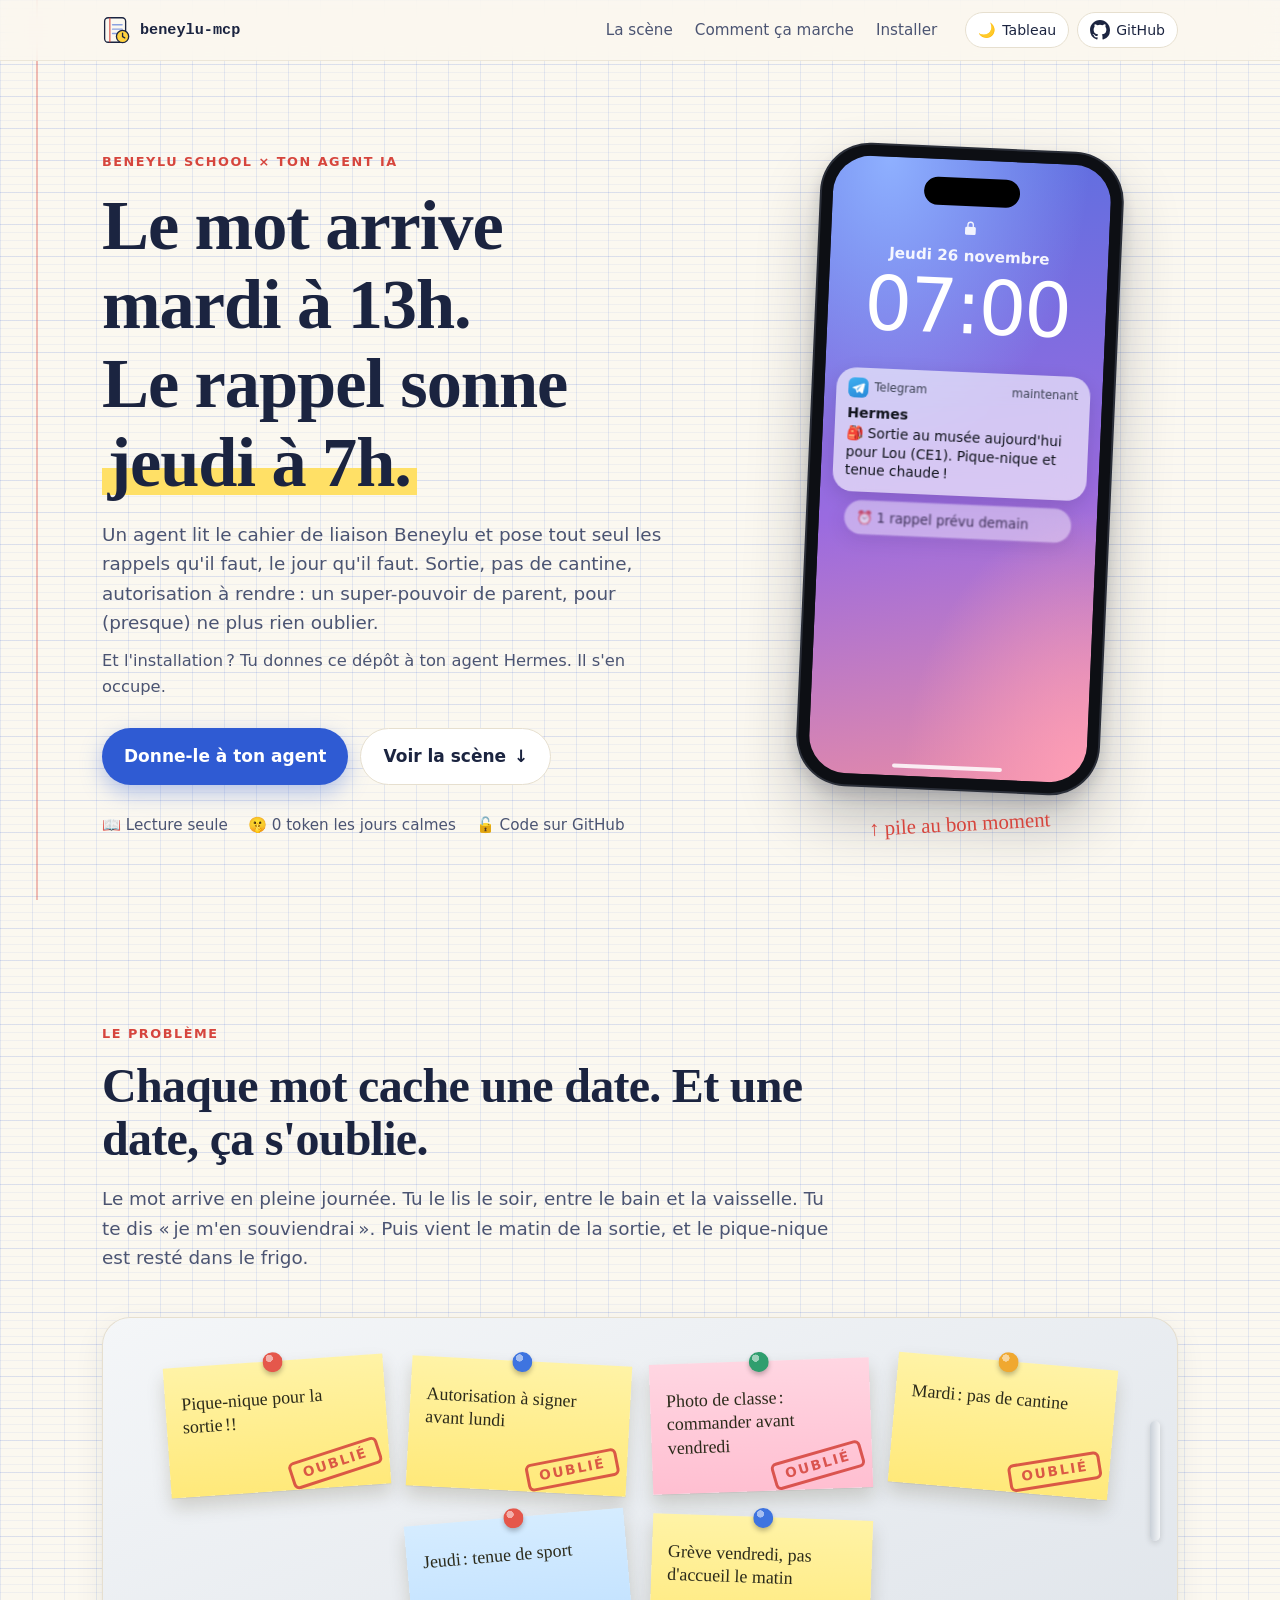
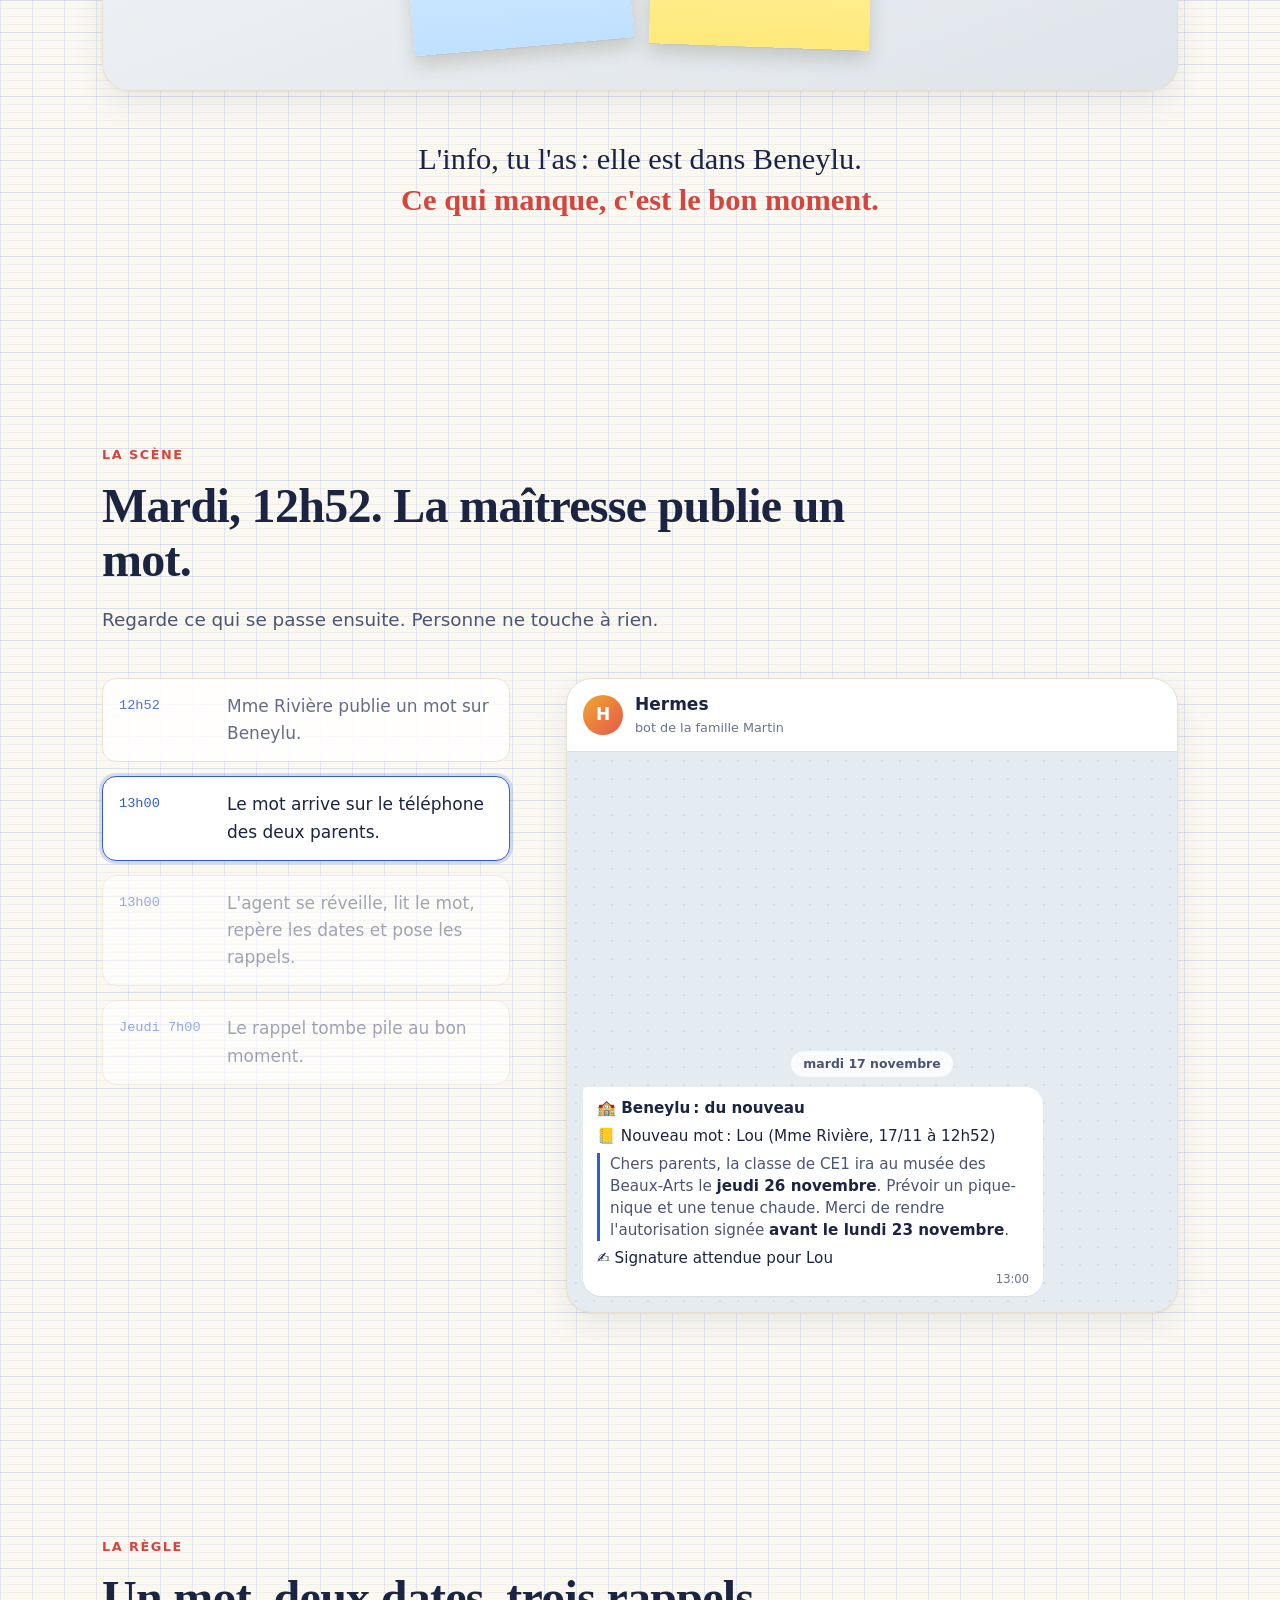
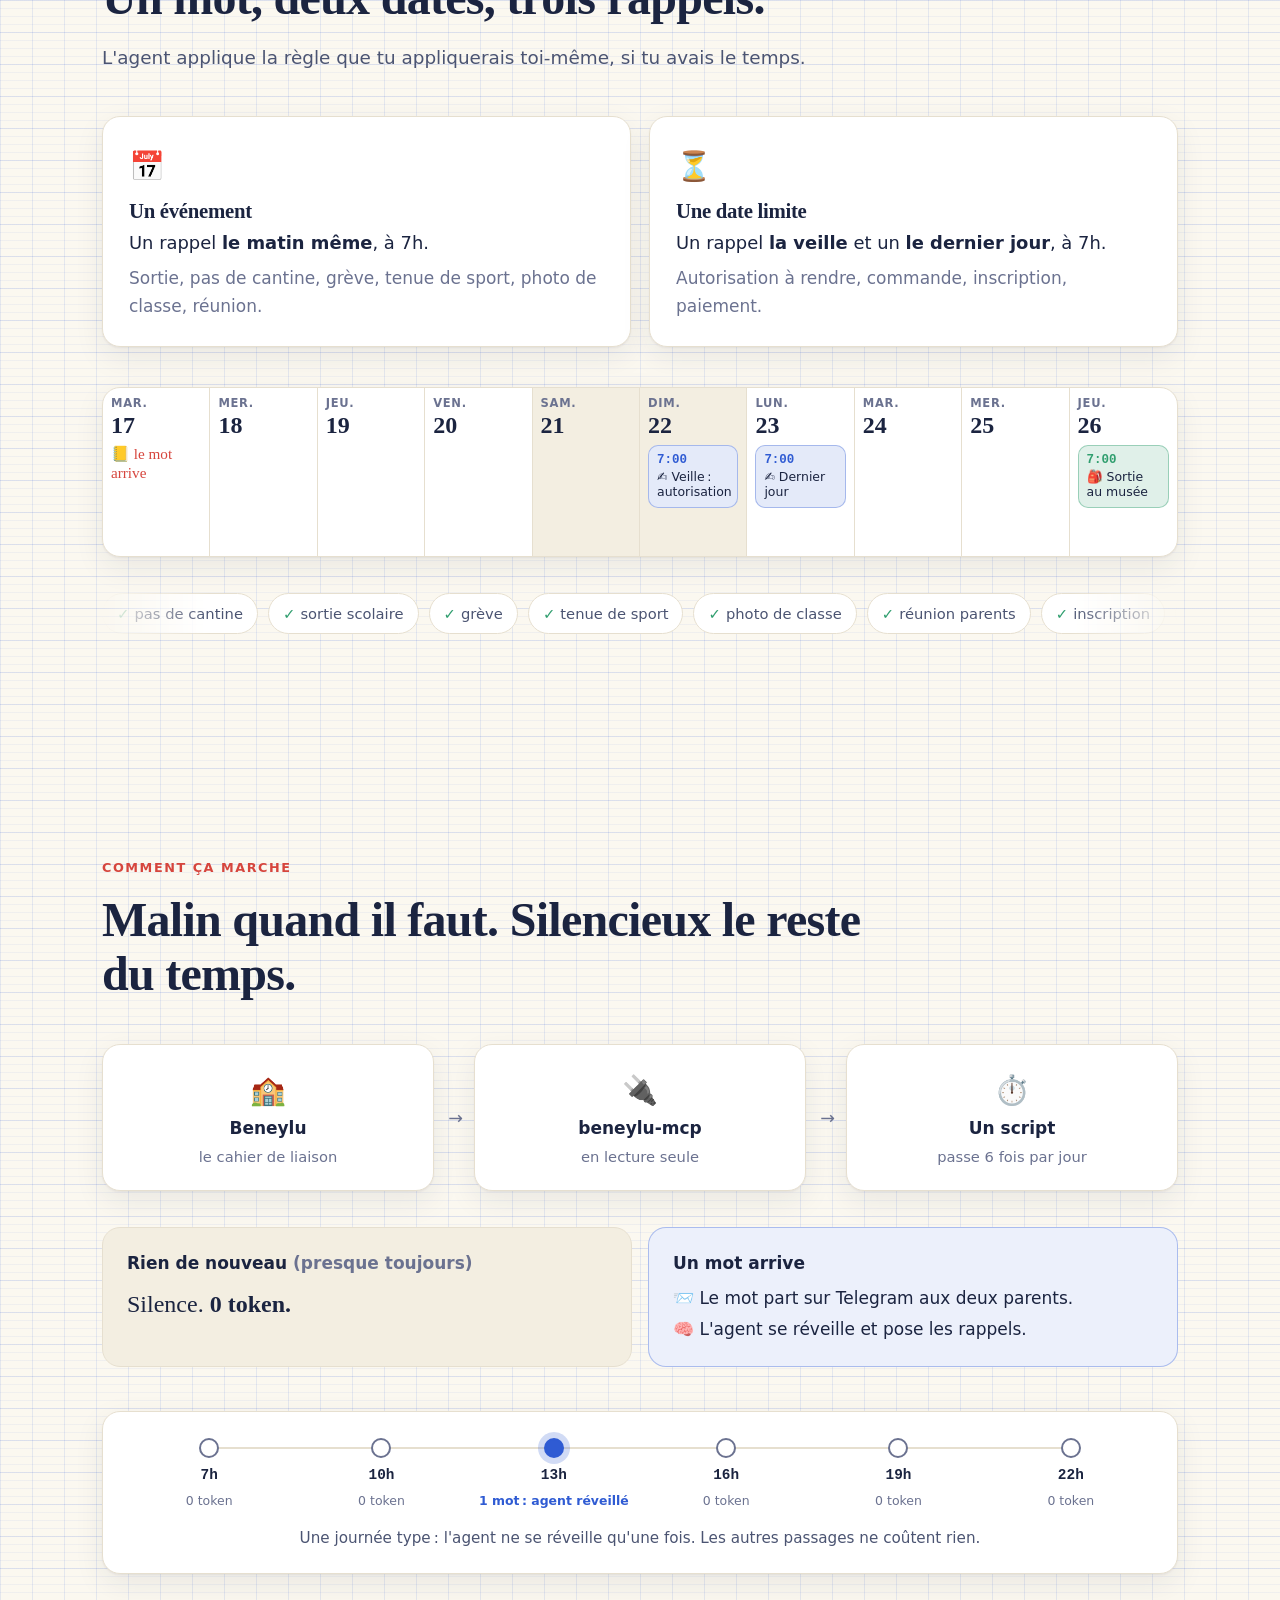
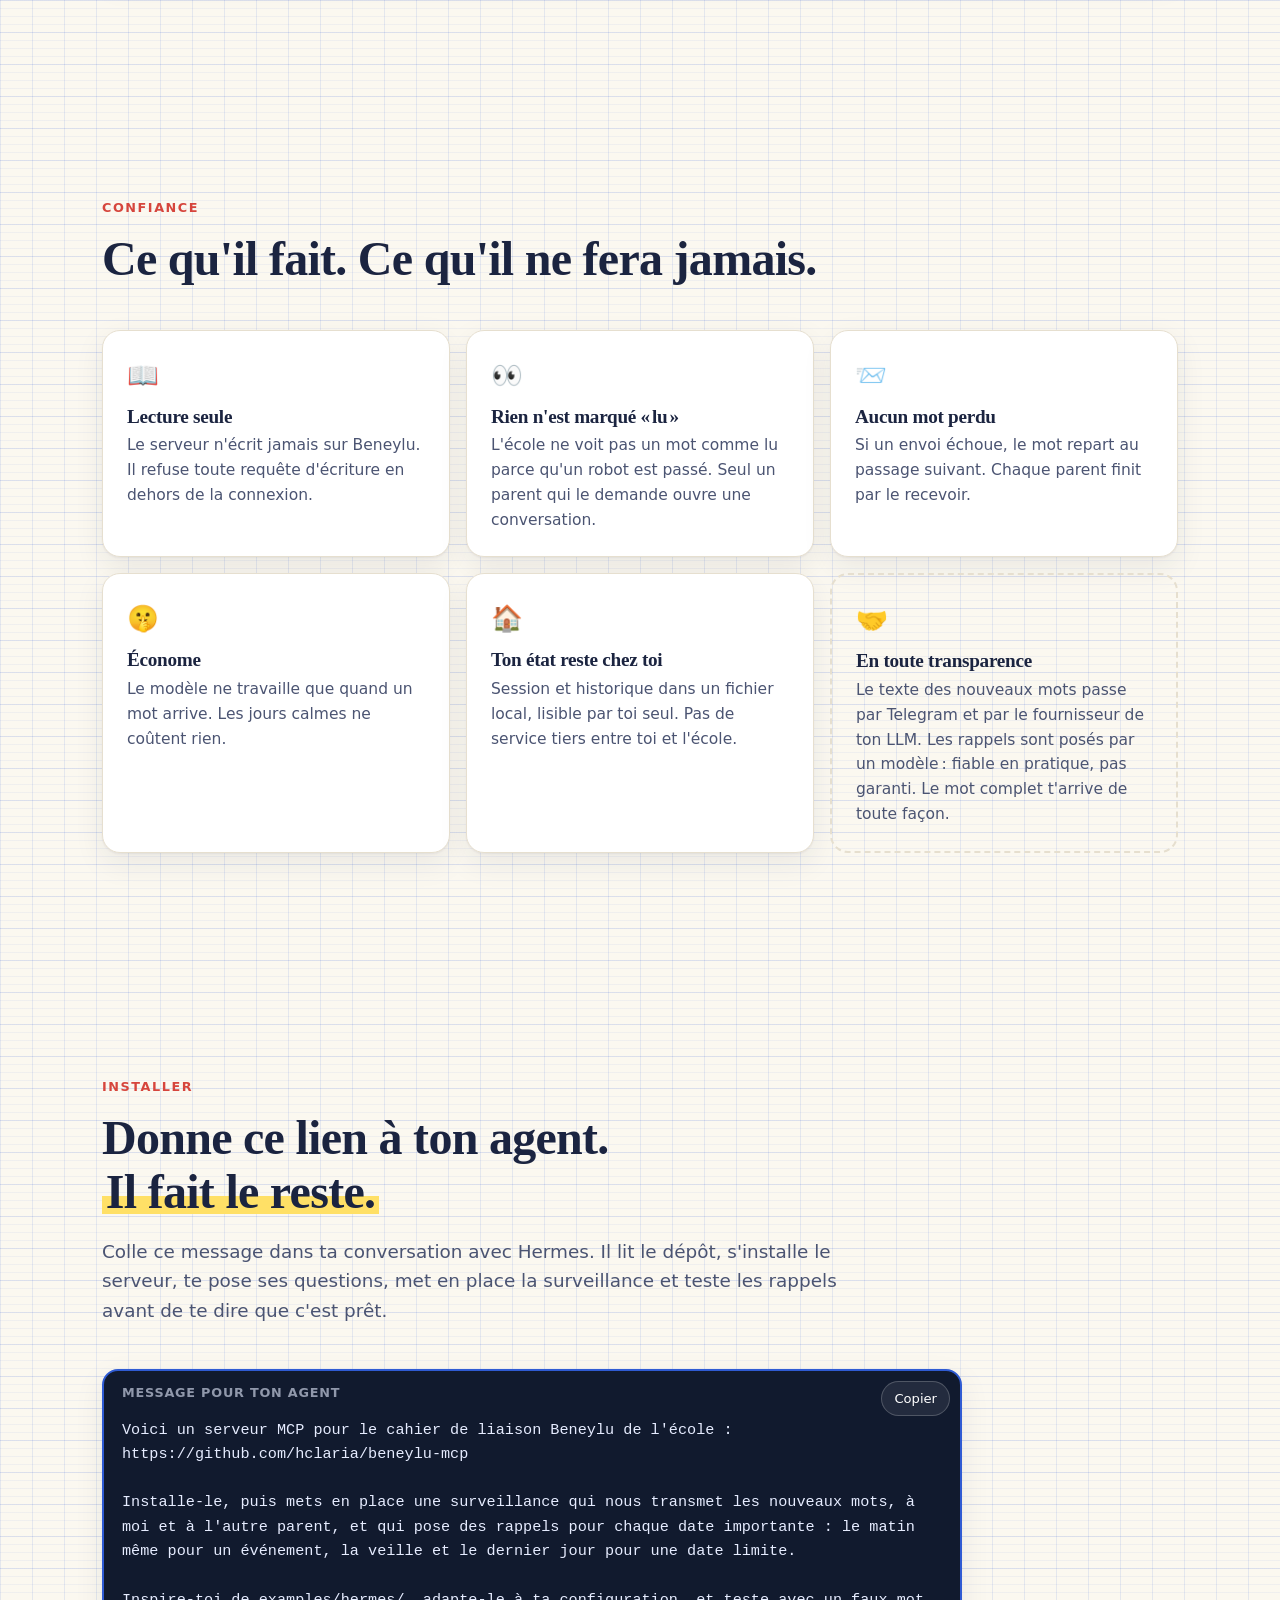
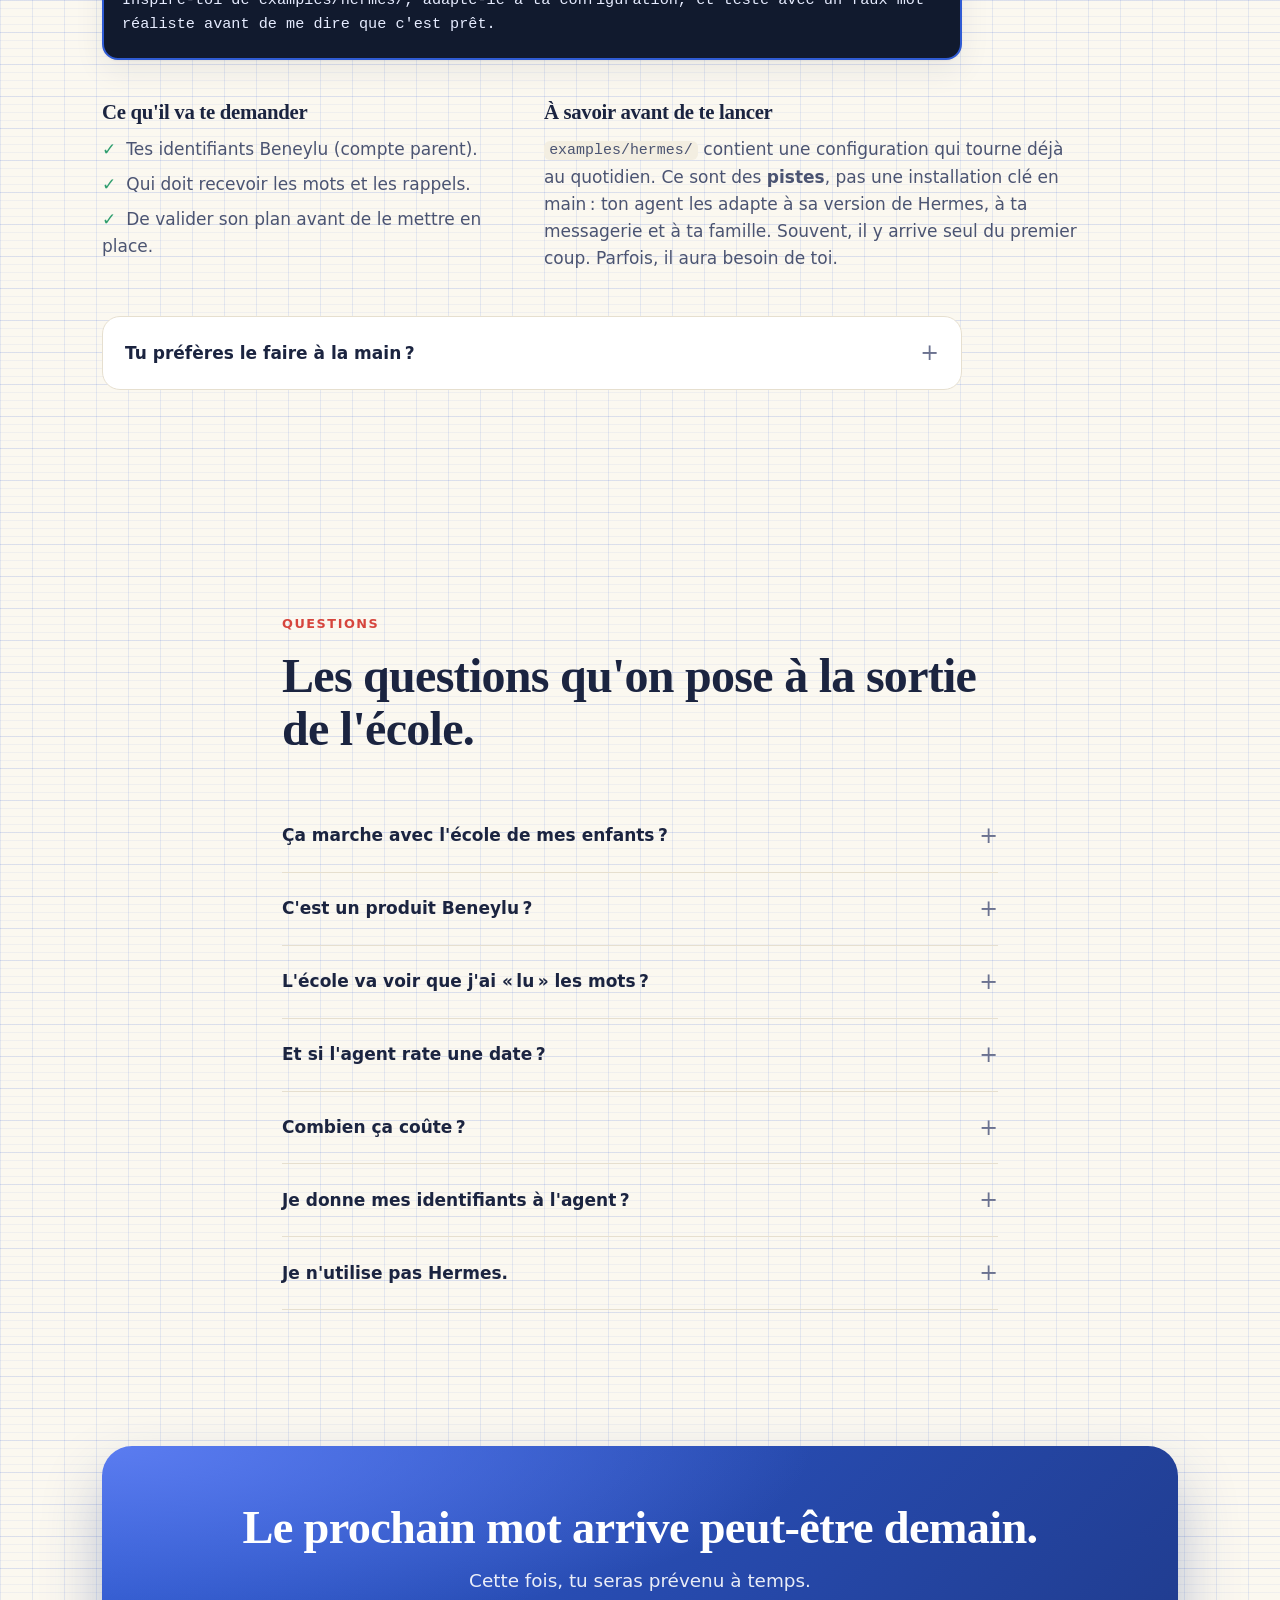
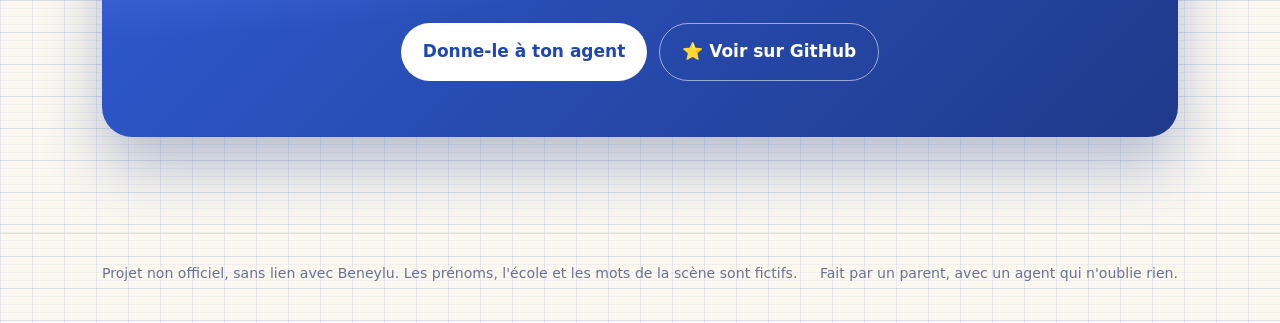
==== commit 1ff7f439: "fix: hero promises a parent superpower, not an offloaded brain" ====
--- a/site/index.html
+++ b/site/index.html
@@ -64,7 +64,7 @@
     <div class="hero-copy reveal">
       <p class="eyebrow">Beneylu School × ton agent IA</p>
       <h1>Le mot arrive mardi à 13h.<br>Le rappel sonne <span class="mark">jeudi à 7h.</span></h1>
-      <p class="lead">Un agent lit le cahier de liaison Beneylu et pose tout seul les rappels qu'il faut, le jour qu'il faut. Sortie, pas de cantine, autorisation à rendre : tu n'as plus rien à retenir.</p>
+      <p class="lead">Un agent lit le cahier de liaison Beneylu et pose tout seul les rappels qu'il faut, le jour qu'il faut. Sortie, pas de cantine, autorisation à rendre : un super-pouvoir de parent, pour (presque) ne plus rien oublier.</p>
       <p class="lead small">Et l'installation ? Tu donnes ce dépôt à ton agent Hermes. Il s'en occupe.</p>
       <div class="ctas">
         <a class="btn primary" href="#installer">Donne-le à ton agent</a>
@@ -384,7 +384,7 @@
   <div class="wrap">
     <div class="final-card reveal">
       <h2>Le prochain mot arrive peut-être demain.</h2>
-      <p>Cette fois, c'est ton agent qui s'en souviendra.</p>
+      <p>Cette fois, tu seras prévenu à temps.</p>
       <div class="ctas">
         <a class="btn light" href="#installer">Donne-le à ton agent</a>
         <a class="btn outline" href="https://github.com/hclaria/beneylu-mcp">⭐ Voir sur GitHub</a>
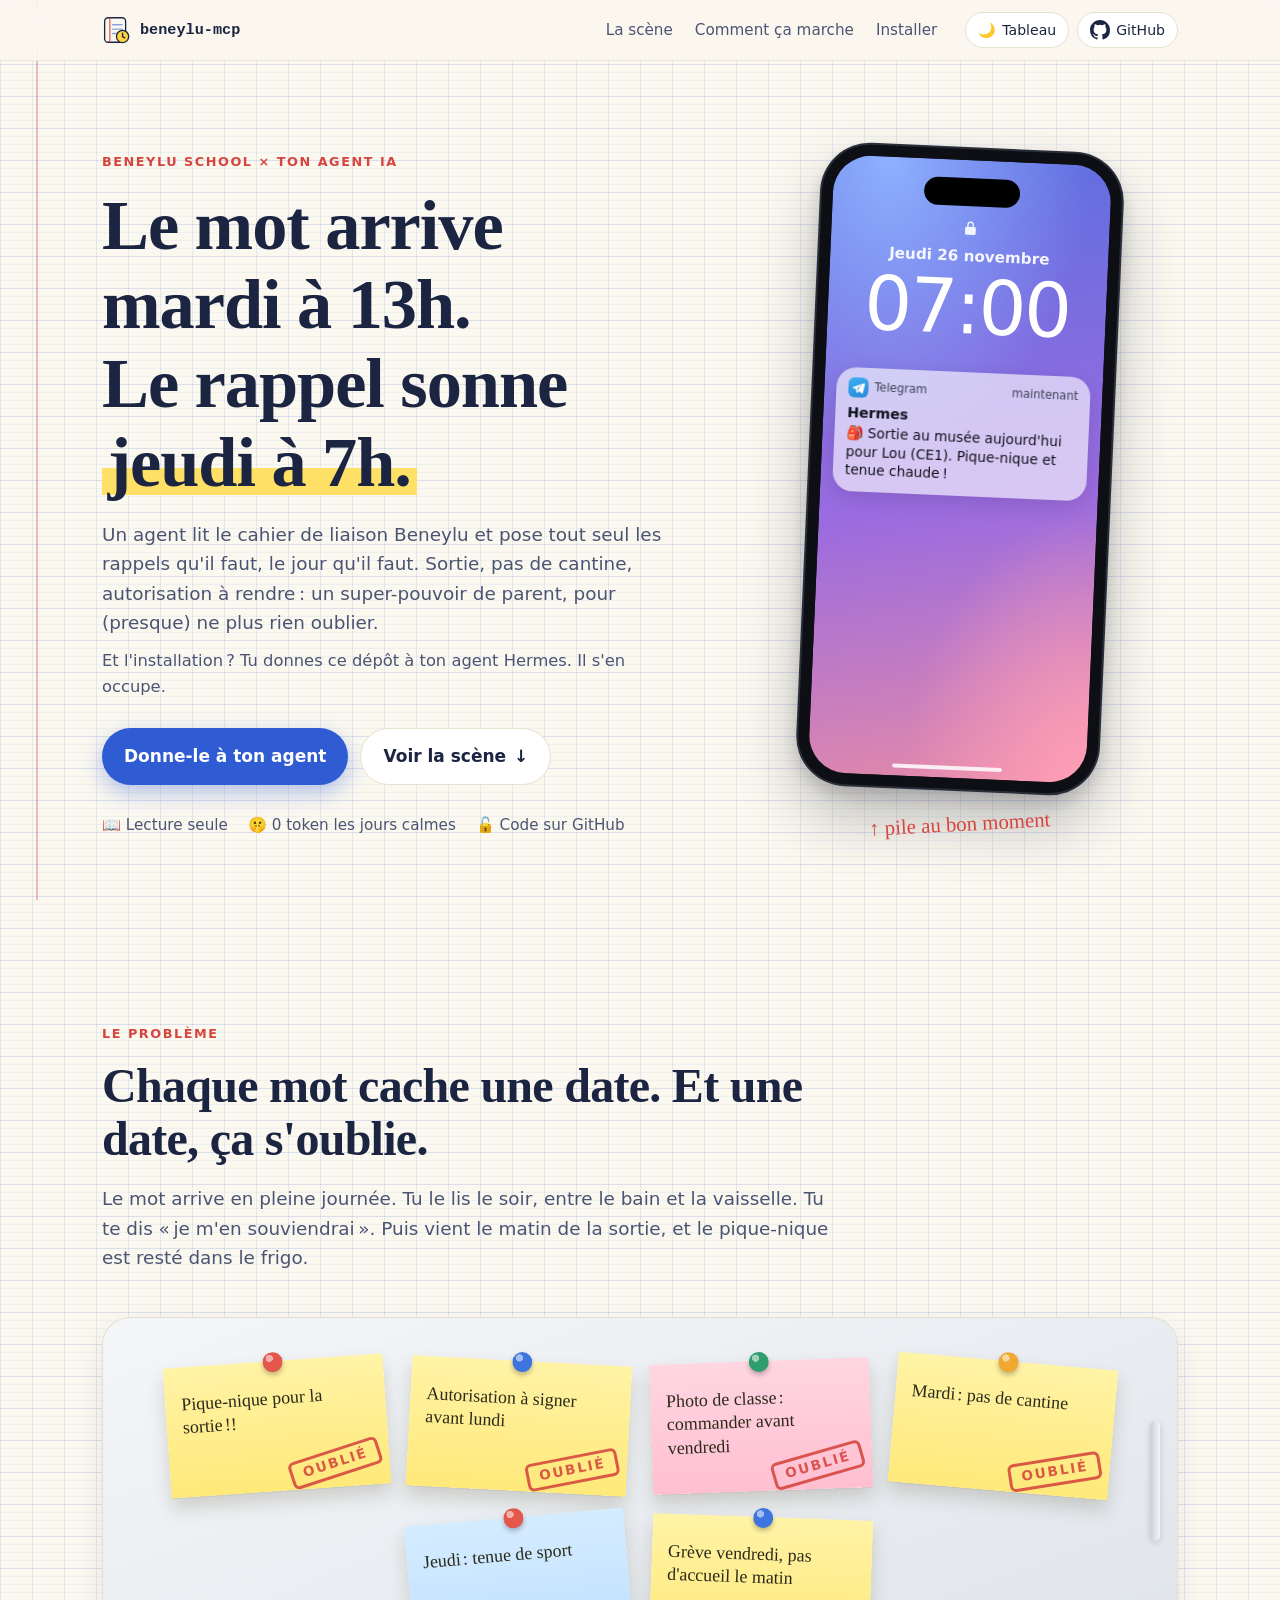
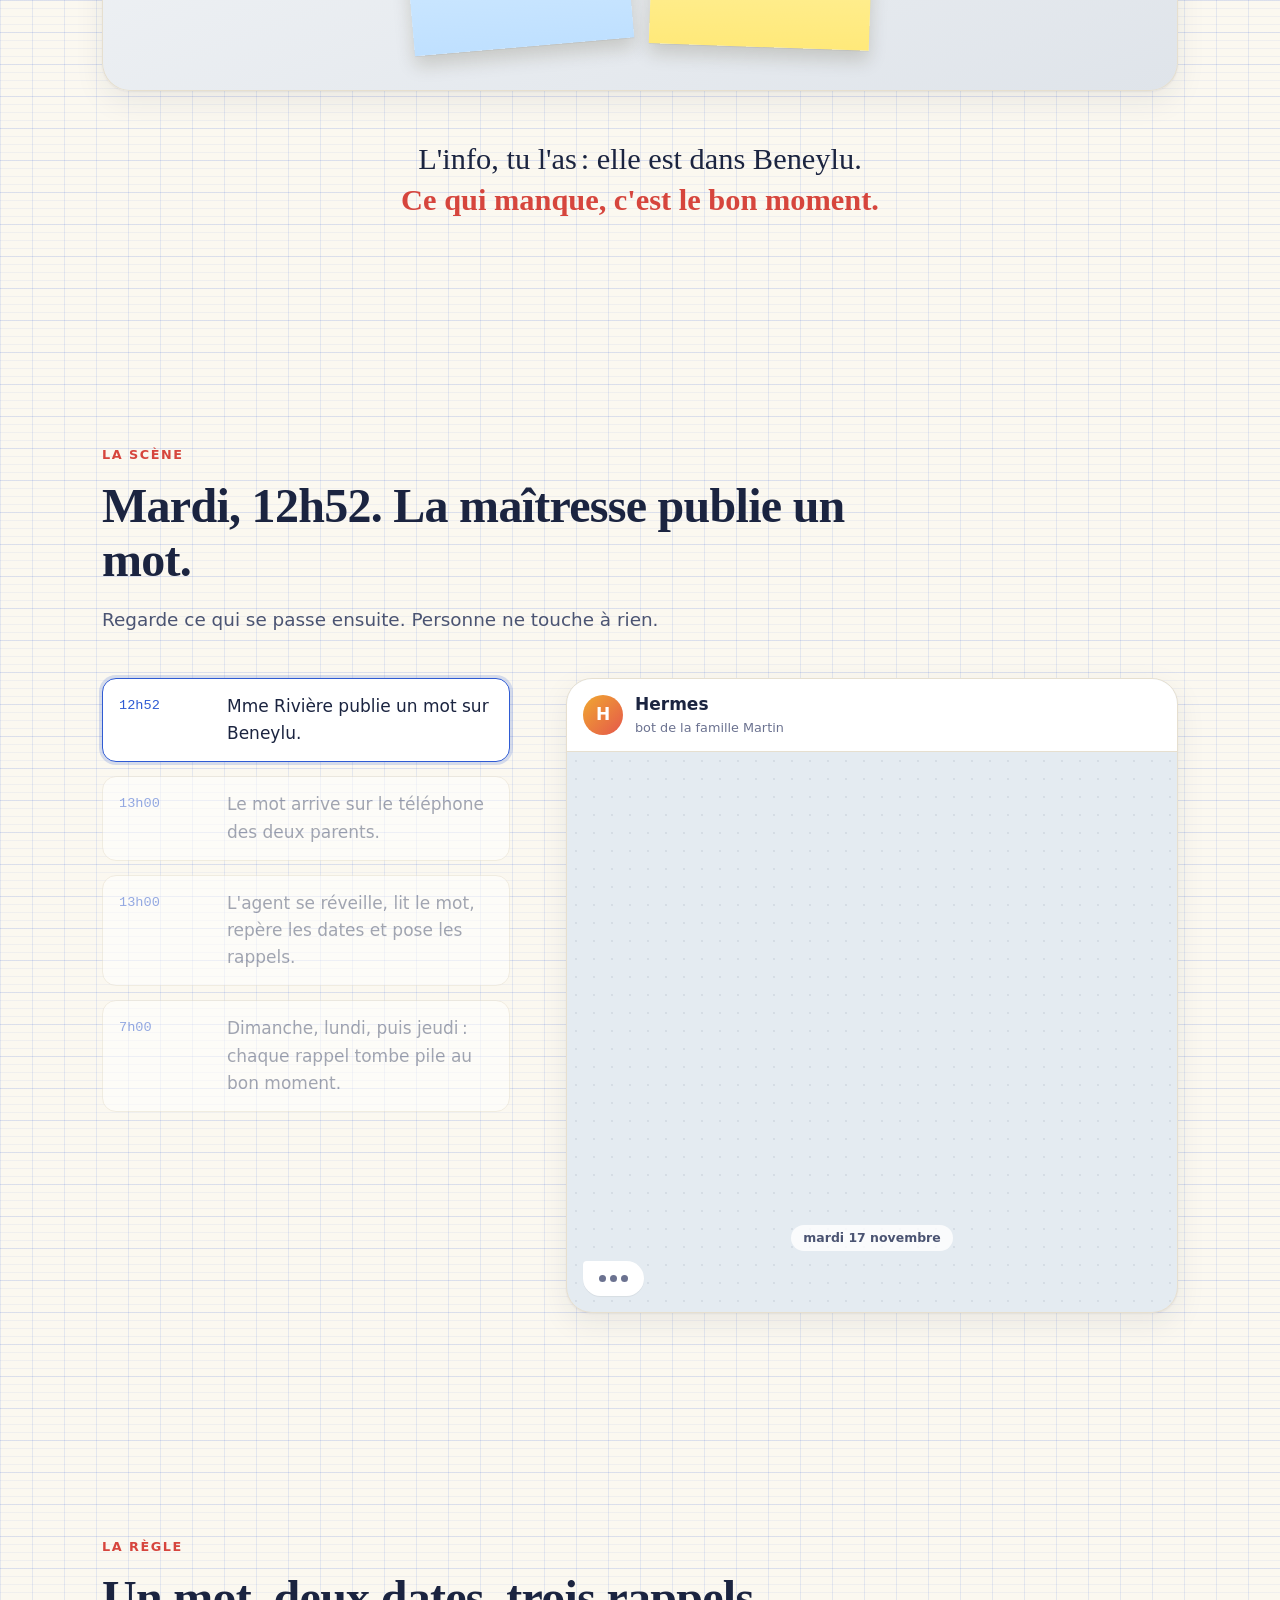
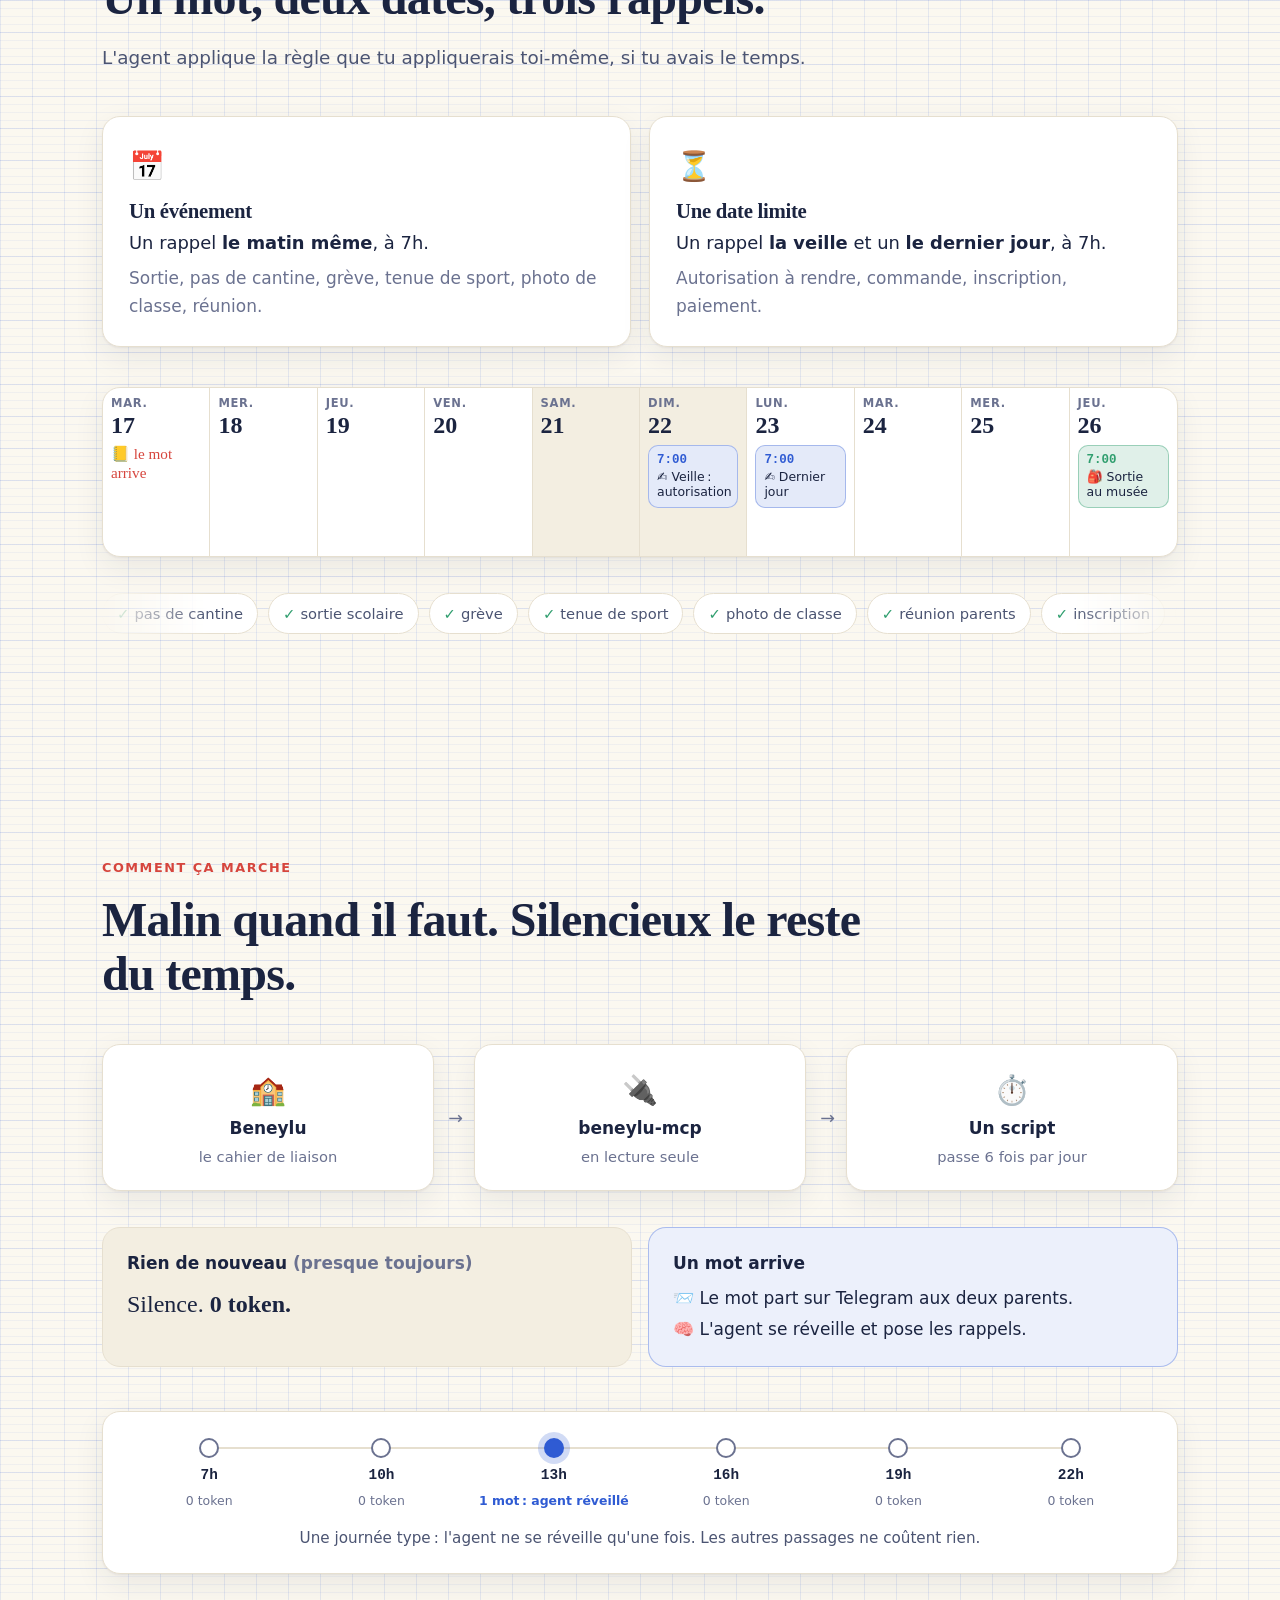
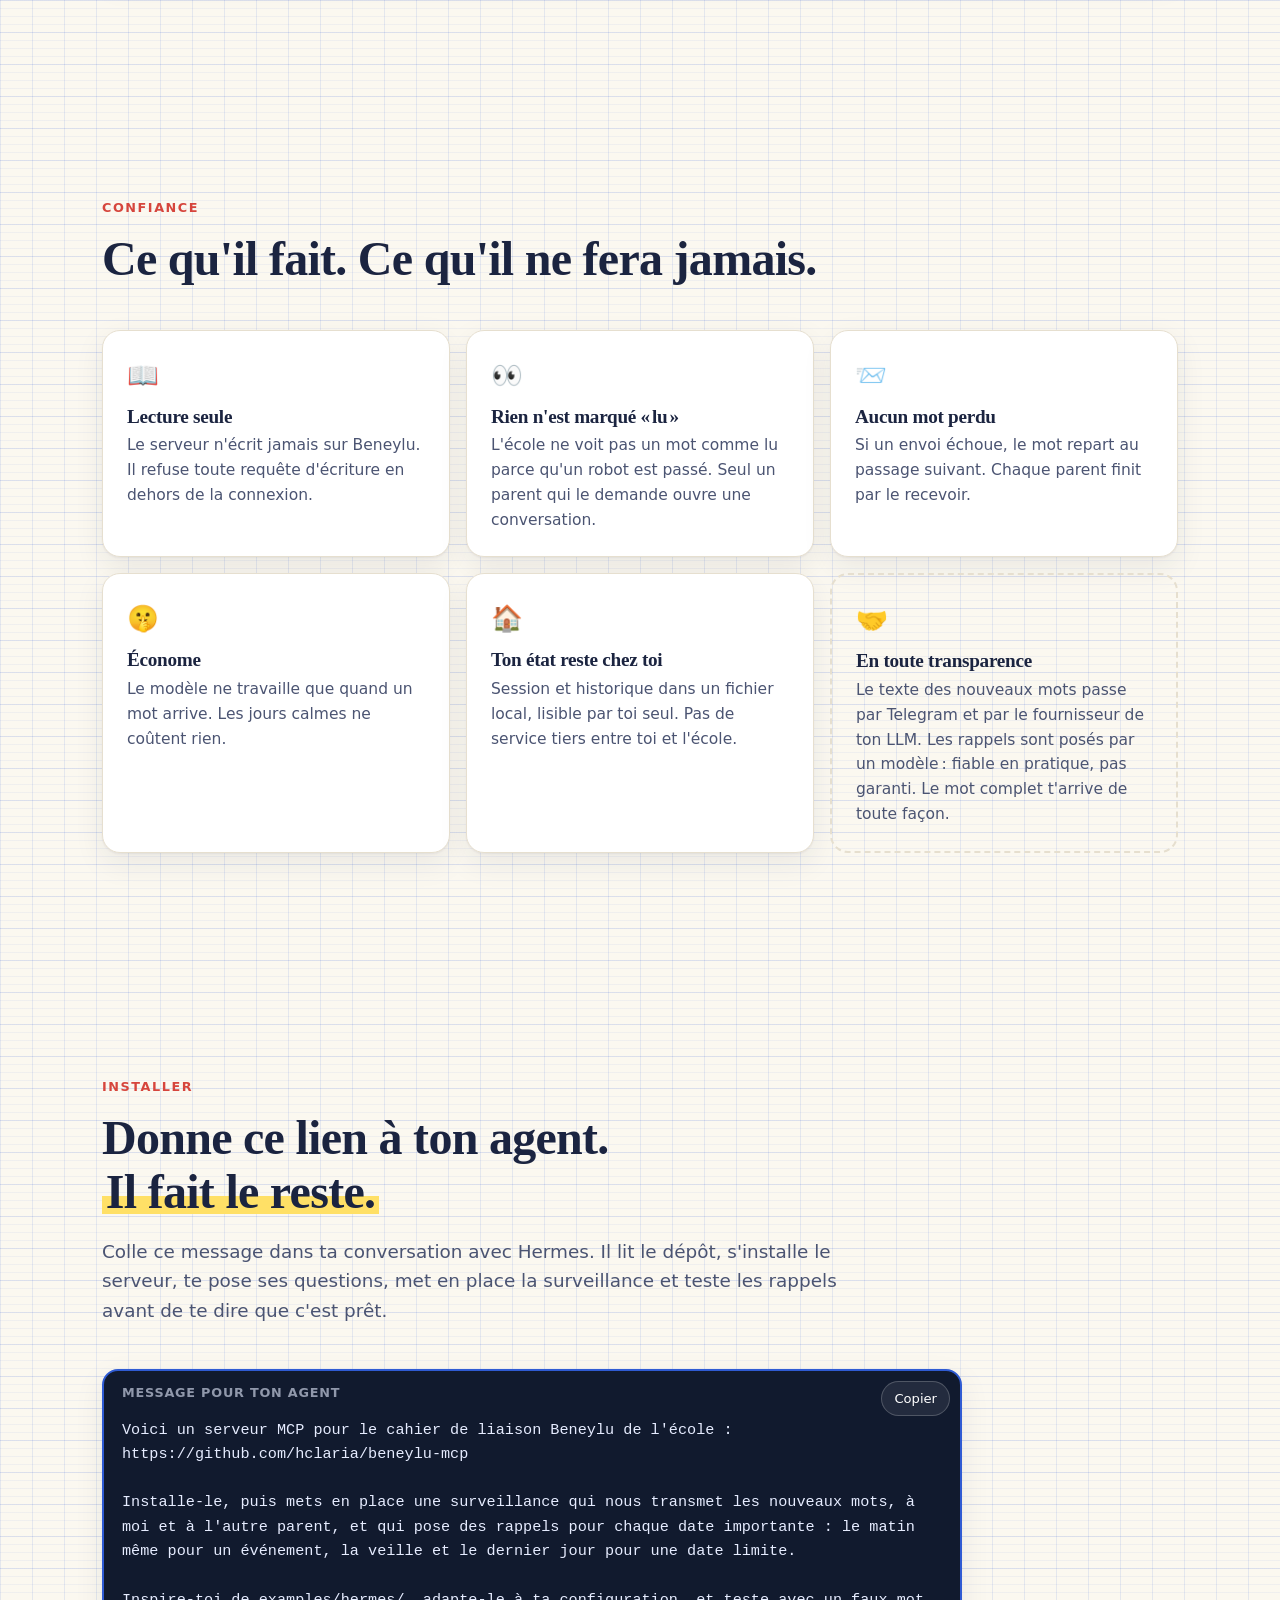
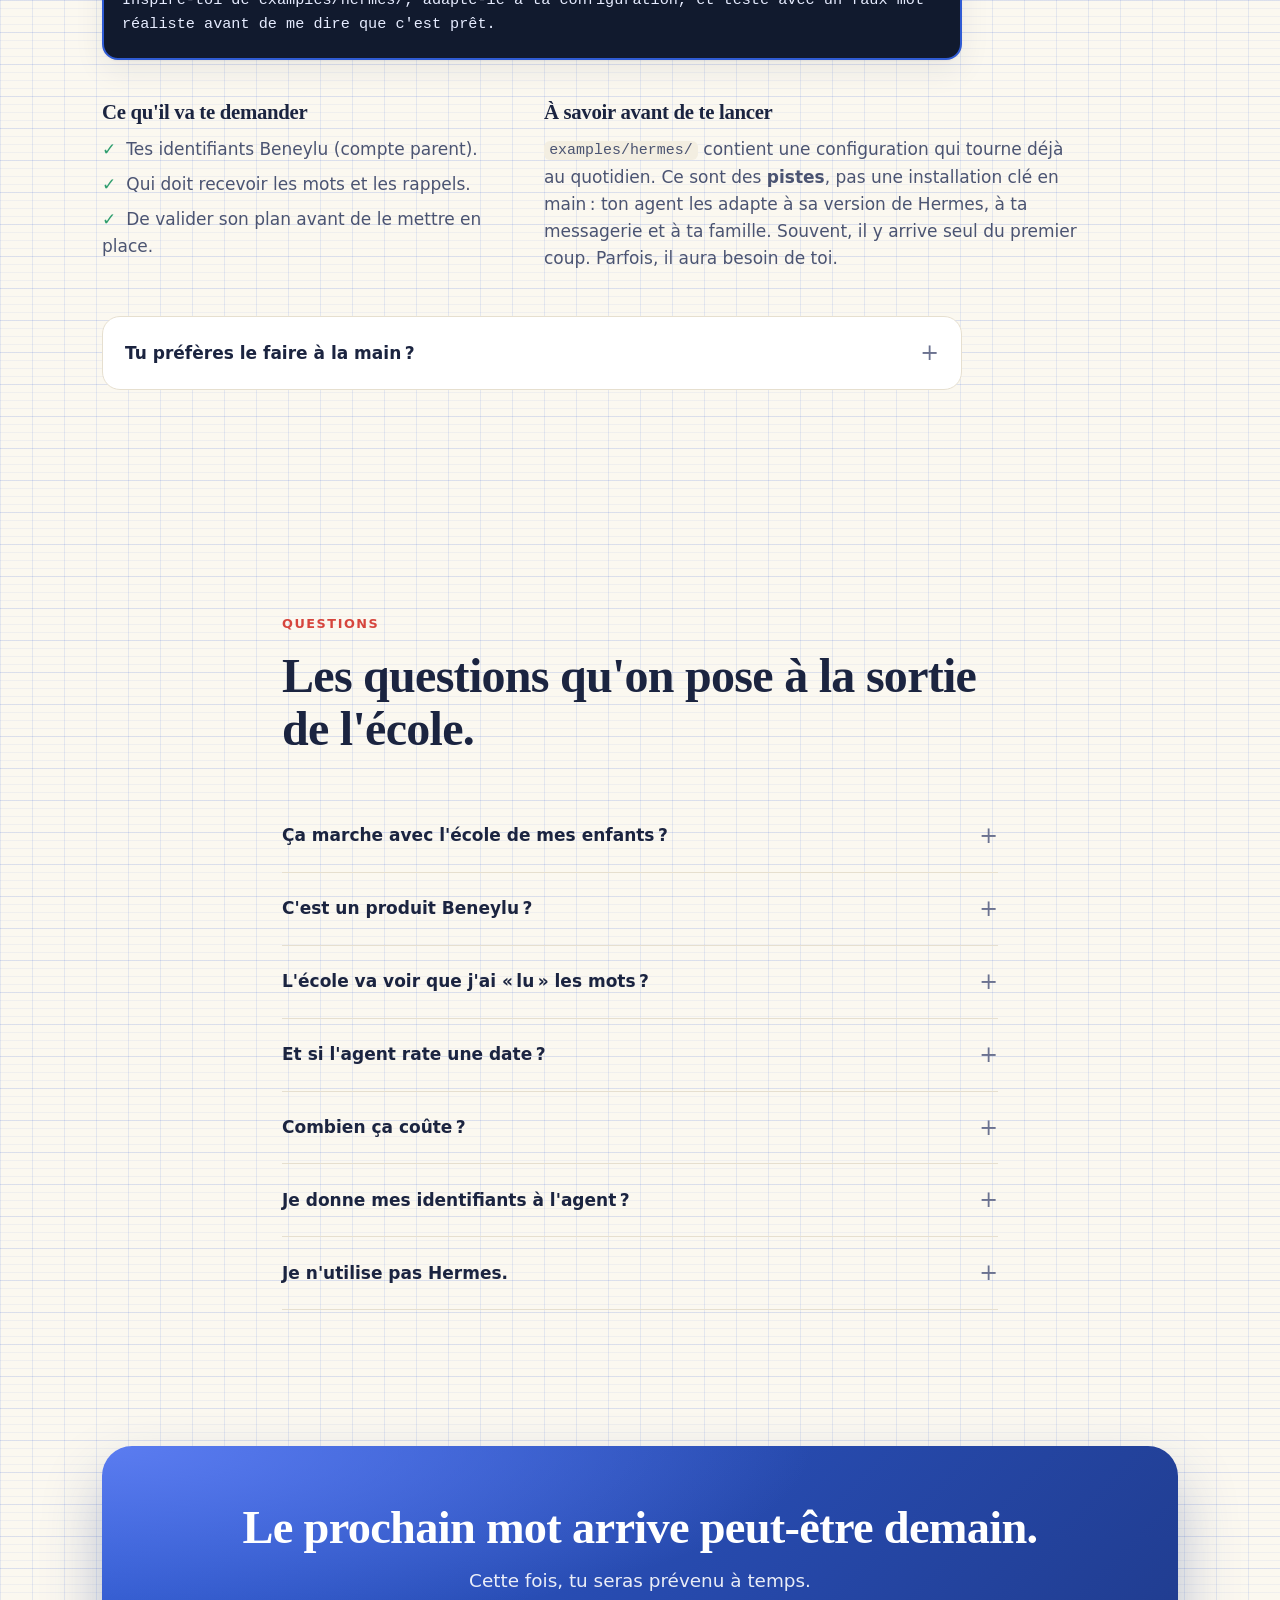
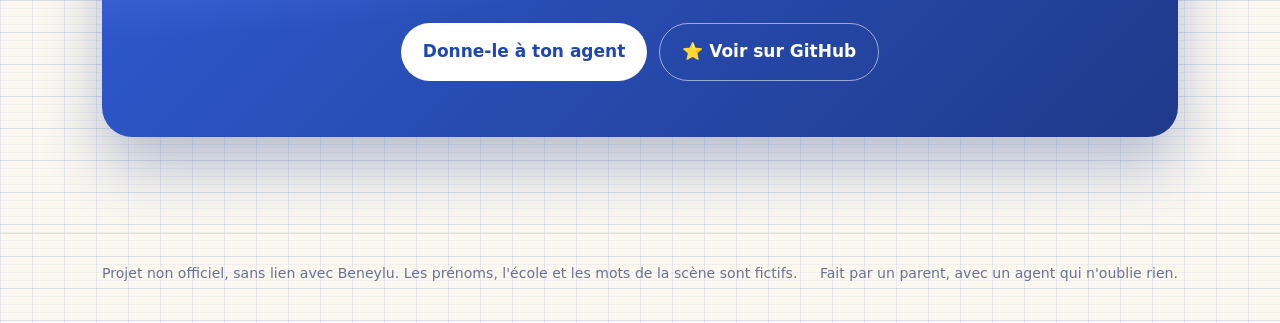
==== commit f16be71d: "feat: scene plays every reminder, not only the last one Show the Sunday and Monday permission-slip r" ====
--- a/site/index.html
+++ b/site/index.html
@@ -93,9 +93,6 @@
             <p class="notif-title">Hermes</p>
             <p class="notif-text">🎒 Sortie au musée aujourd'hui pour Lou (CE1). Pique-nique et tenue chaude !</p>
           </div>
-          <div class="notif ghost-notif">
-            <p class="notif-text">⏰ 1 rappel prévu demain</p>
-          </div>
           <div class="home-bar"></div>
         </div>
       </div>
@@ -140,7 +137,7 @@
         <li><span class="t">12h52</span><span>Mme Rivière publie un mot sur Beneylu.</span></li>
         <li><span class="t">13h00</span><span>Le mot arrive sur le téléphone des deux parents.</span></li>
         <li><span class="t">13h00</span><span>L'agent se réveille, lit le mot, repère les dates et pose les rappels.</span></li>
-        <li><span class="t">Jeudi 7h00</span><span>Le rappel tombe pile au bon moment.</span></li>
+        <li><span class="t">7h00</span><span>Dimanche, lundi, puis jeudi : chaque rappel tombe pile au bon moment.</span></li>
       </ol>
 
       <div class="chat" aria-label="Conversation Telegram avec l'agent Hermes">
@@ -168,6 +165,20 @@
               <li><span class="when">jeu. 26/11, 7h</span> sortie au musée, pique-nique et tenue chaude</li>
             </ul>
             <p class="time">13:00</p>
+          </div>
+
+          <p class="sep" data-seq>dimanche 22 novembre</p>
+
+          <div class="bubble" data-seq>
+            <p>✍️ <strong>Autorisation de sortie</strong> à rendre demain au plus tard (Lou, CE1). C'est le moment de la signer !</p>
+            <p class="time">07:00</p>
+          </div>
+
+          <p class="sep" data-seq>lundi 23 novembre</p>
+
+          <div class="bubble" data-seq>
+            <p>✍️ <strong>Dernier jour</strong> pour rendre l'autorisation de sortie signée (Lou, CE1). Elle est dans le cartable ?</p>
+            <p class="time">07:00</p>
           </div>
 
           <p class="sep" data-seq>jeudi 26 novembre</p>
--- a/site/style.css
+++ b/site/style.css
@@ -183,7 +183,6 @@
 .lock-date { margin-top: 8px; font-weight: 600; font-size: 0.95rem; opacity: 0.92; }
 .lock-time { font-size: clamp(3.6rem, 18vw, 4.7rem); font-weight: 300; line-height: 1; letter-spacing: -0.03em; margin-top: 2px; font-variant-numeric: tabular-nums; }
 .notif { margin-top: 26px; text-align: left; background: rgba(255, 255, 255, 0.62); color: #10131c; border-radius: 20px; padding: 10px 12px 12px; backdrop-filter: blur(18px); -webkit-backdrop-filter: blur(18px); box-shadow: 0 6px 20px rgba(0, 0, 0, 0.12); }
-.ghost-notif { margin: 8px 10px 0; padding: 8px 12px; opacity: 0.7; transform: scale(0.97); }
 .notif-head { display: flex; align-items: center; gap: 6px; font-size: 0.72rem; color: #3b4152; }
 .app { display: grid; place-items: center; width: 20px; height: 20px; border-radius: 6px; background: linear-gradient(160deg, #3fb0f0, #2788d8); }
 .notif-when { margin-left: auto; }
@@ -193,7 +192,6 @@
 
 .js .phone .notif { opacity: 0; transform: translateY(-18px) scale(0.96); }
 .js .phone.ring .notif { opacity: 1; transform: none; transition: opacity 0.45s, transform 0.6s cubic-bezier(0.2, 1.3, 0.4, 1); }
-.js .phone.ring .ghost-notif { opacity: 0.7; transform: scale(0.97); transition-delay: 0.15s; }
 .js .phone.ring { animation: buzz 0.42s ease-in-out 2; }
 @keyframes buzz { 0%, 100% { transform: rotate(2.5deg); } 25% { transform: rotate(2.5deg) translateX(-4px); } 75% { transform: rotate(2.5deg) translateX(4px); } }
 .js .lock-time.tick { animation: tick 0.5s ease-out; }
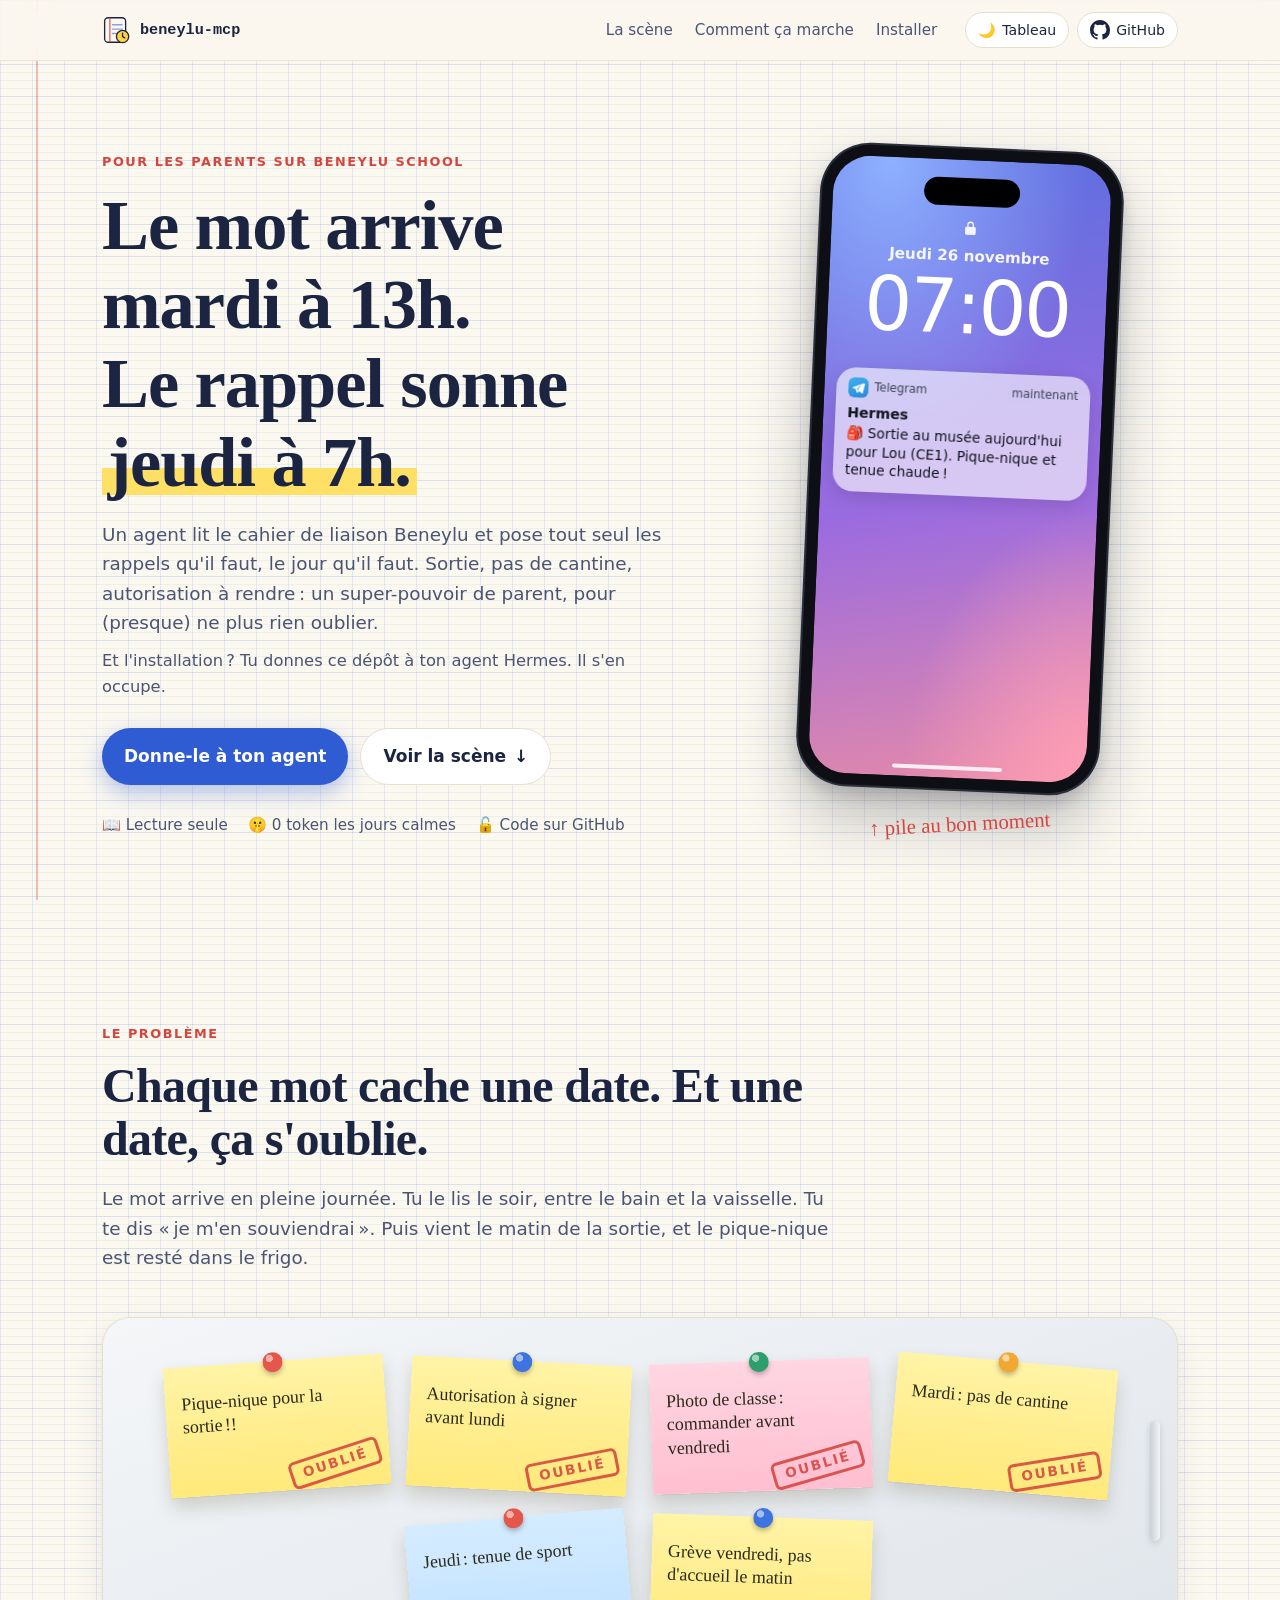
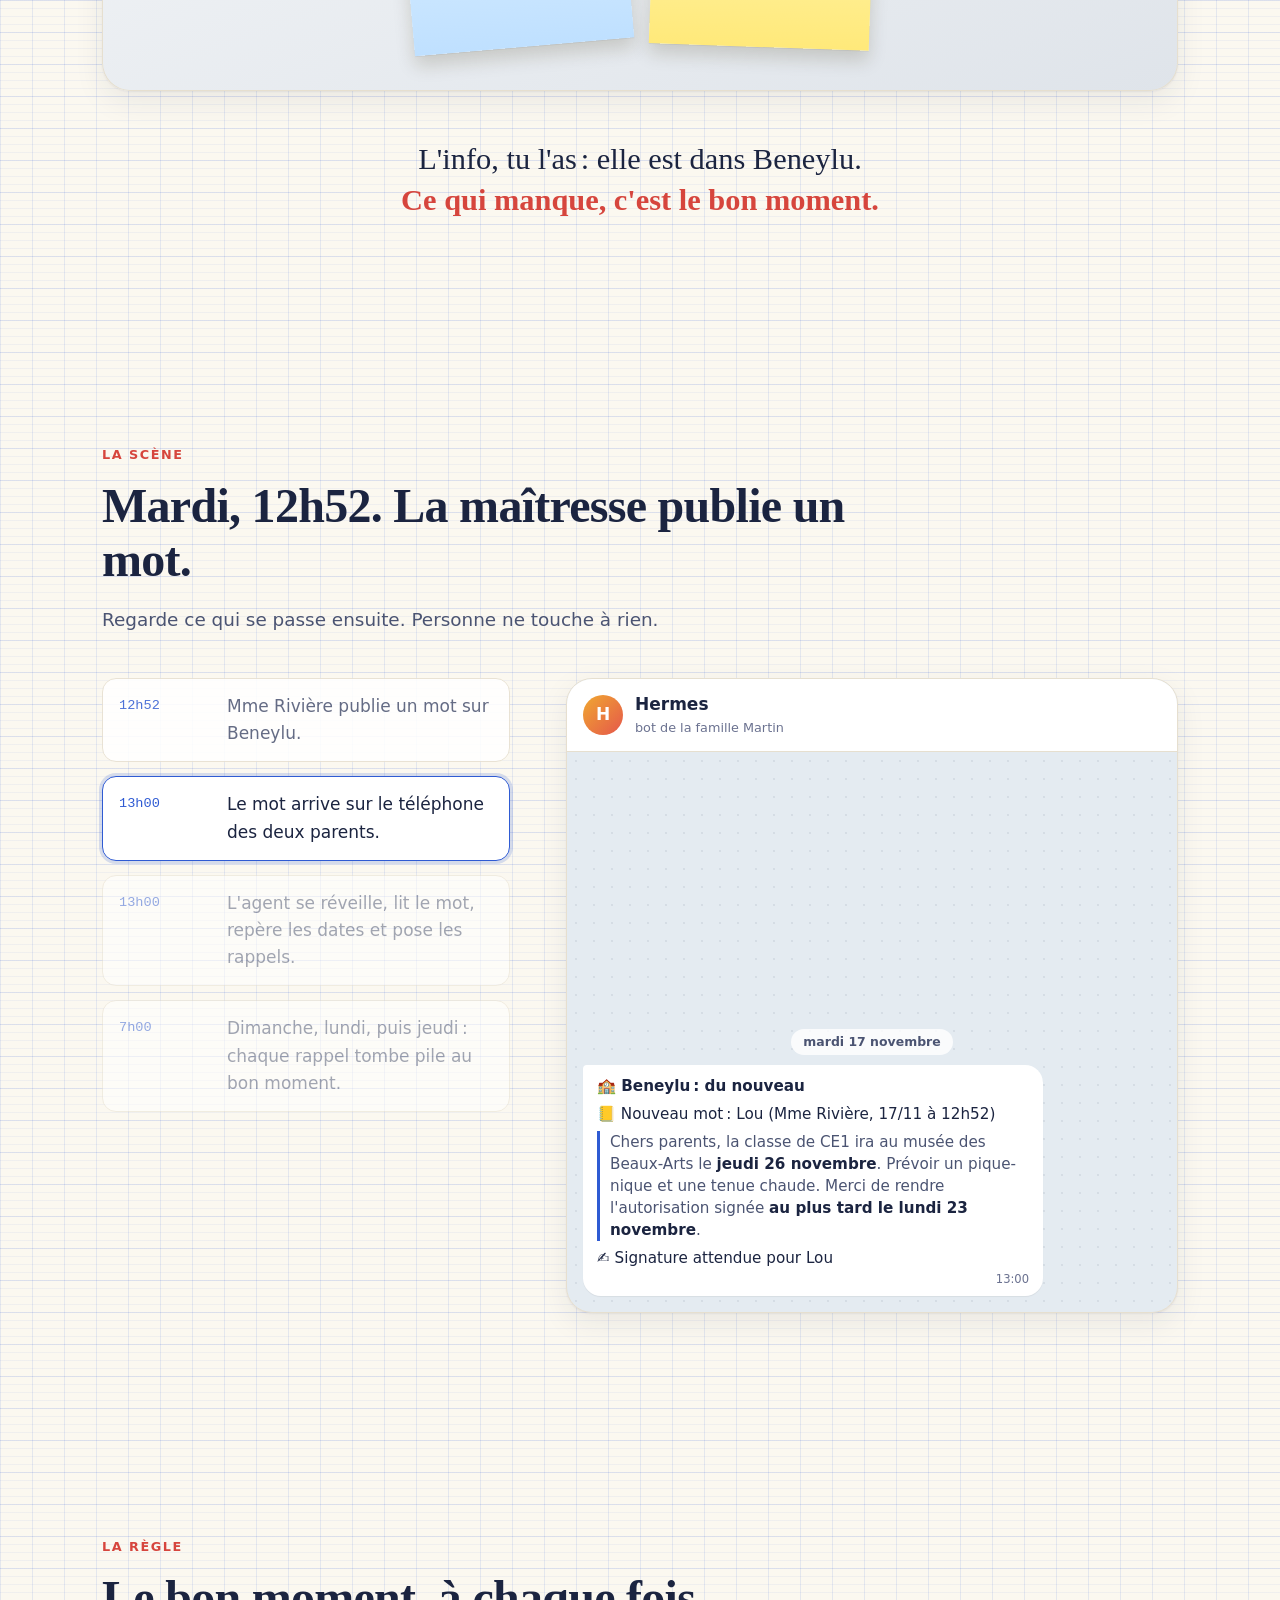
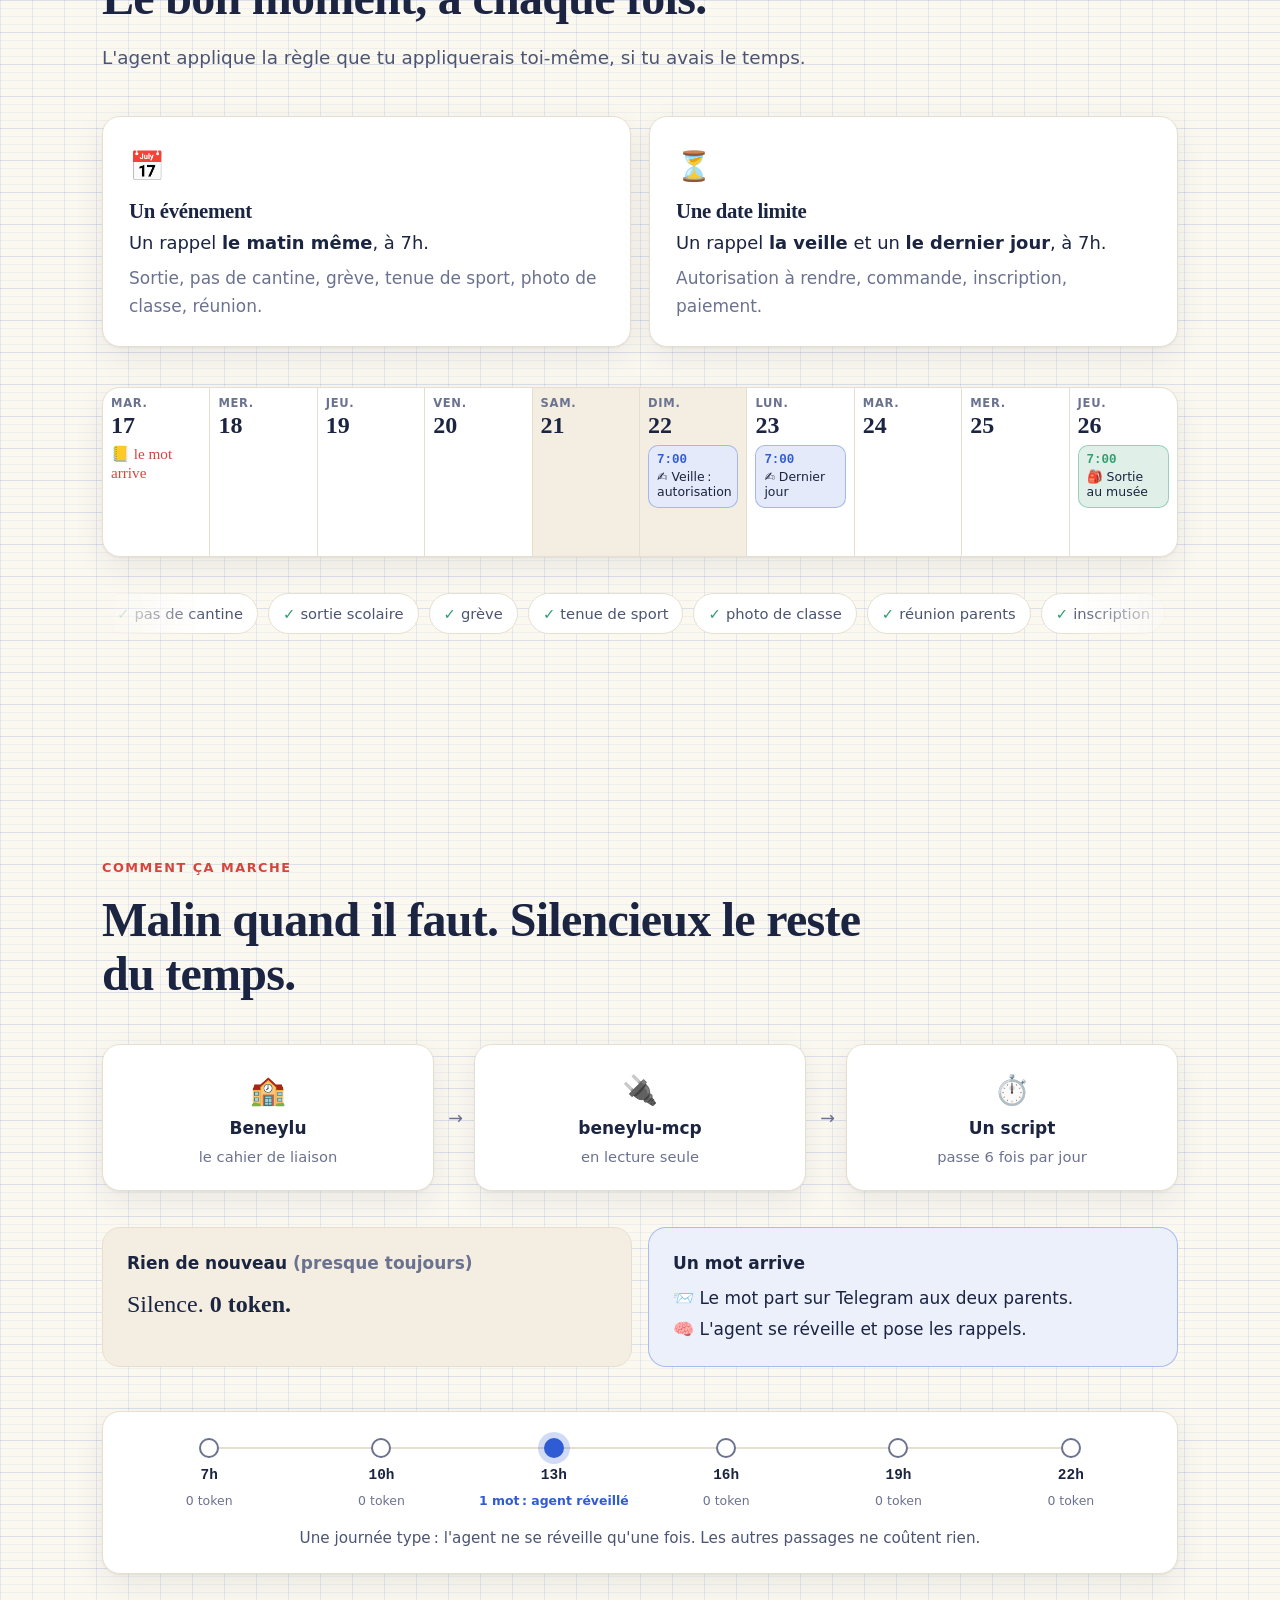
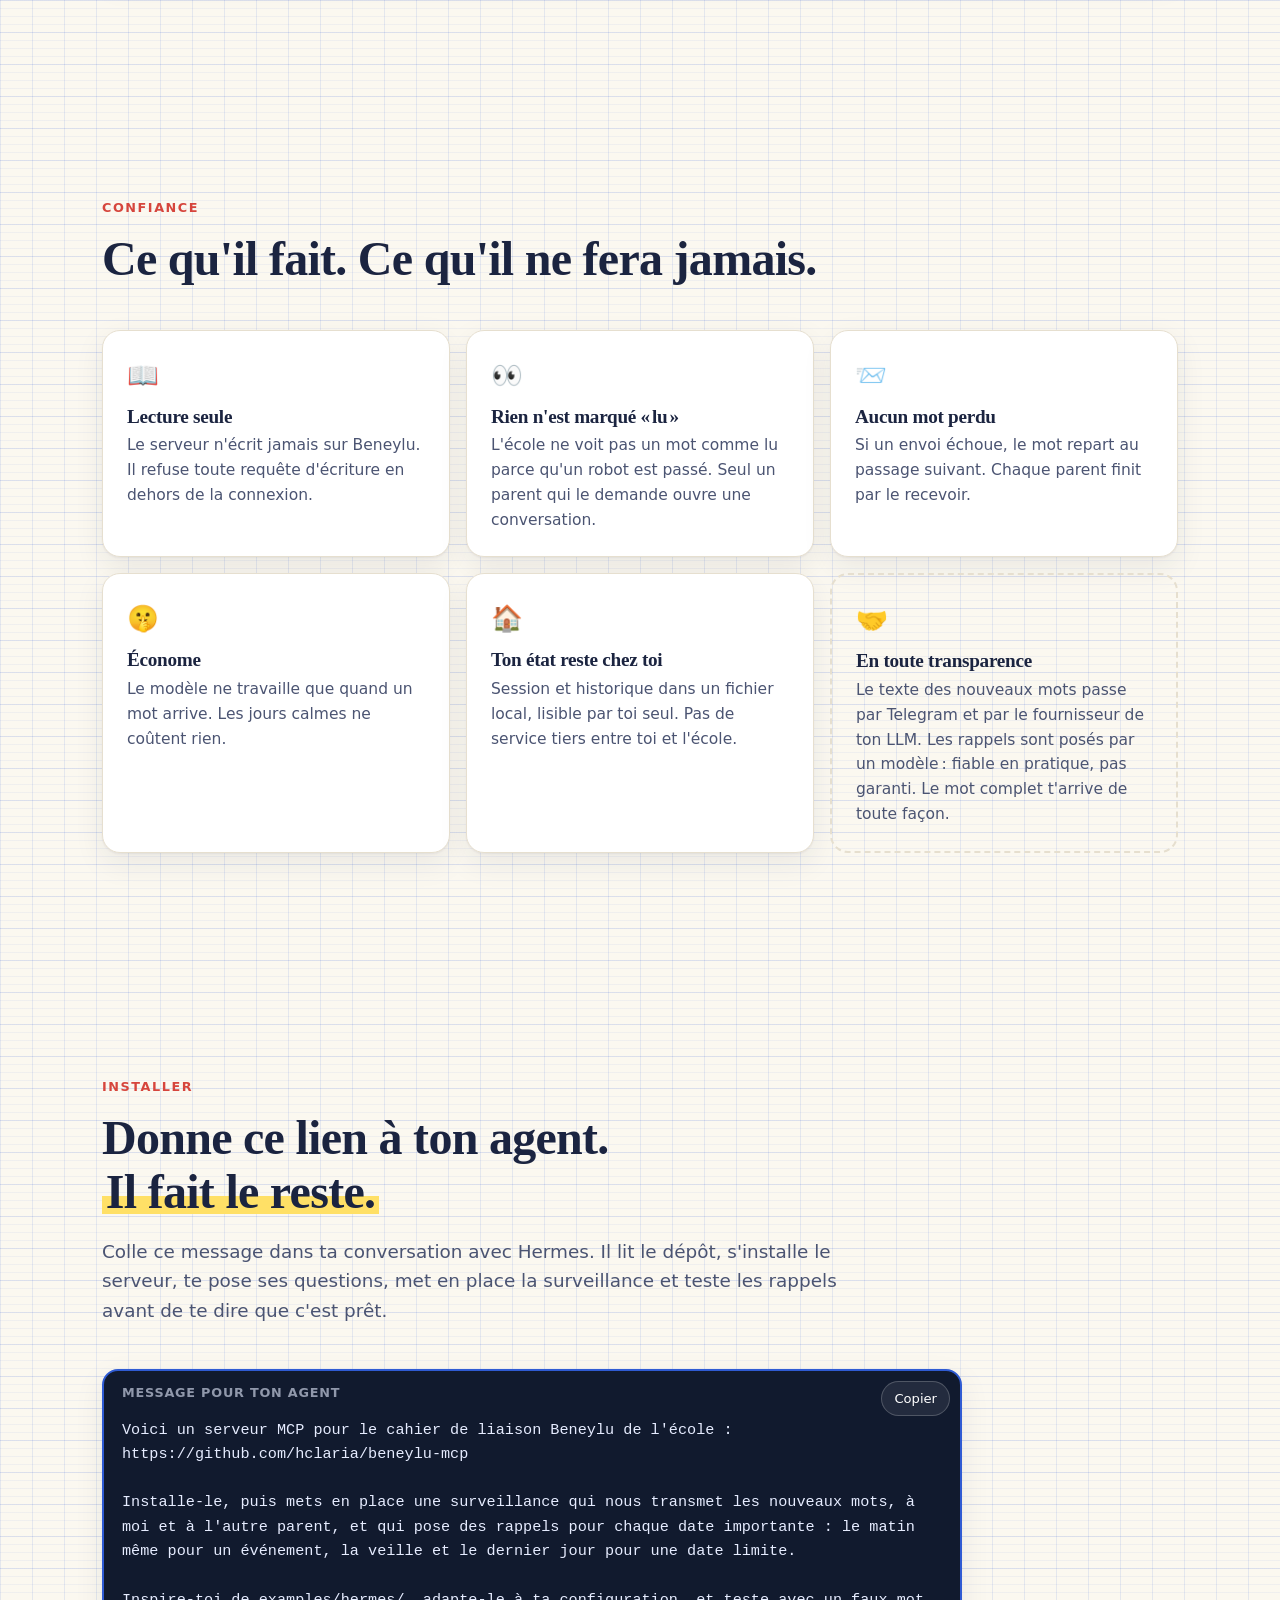
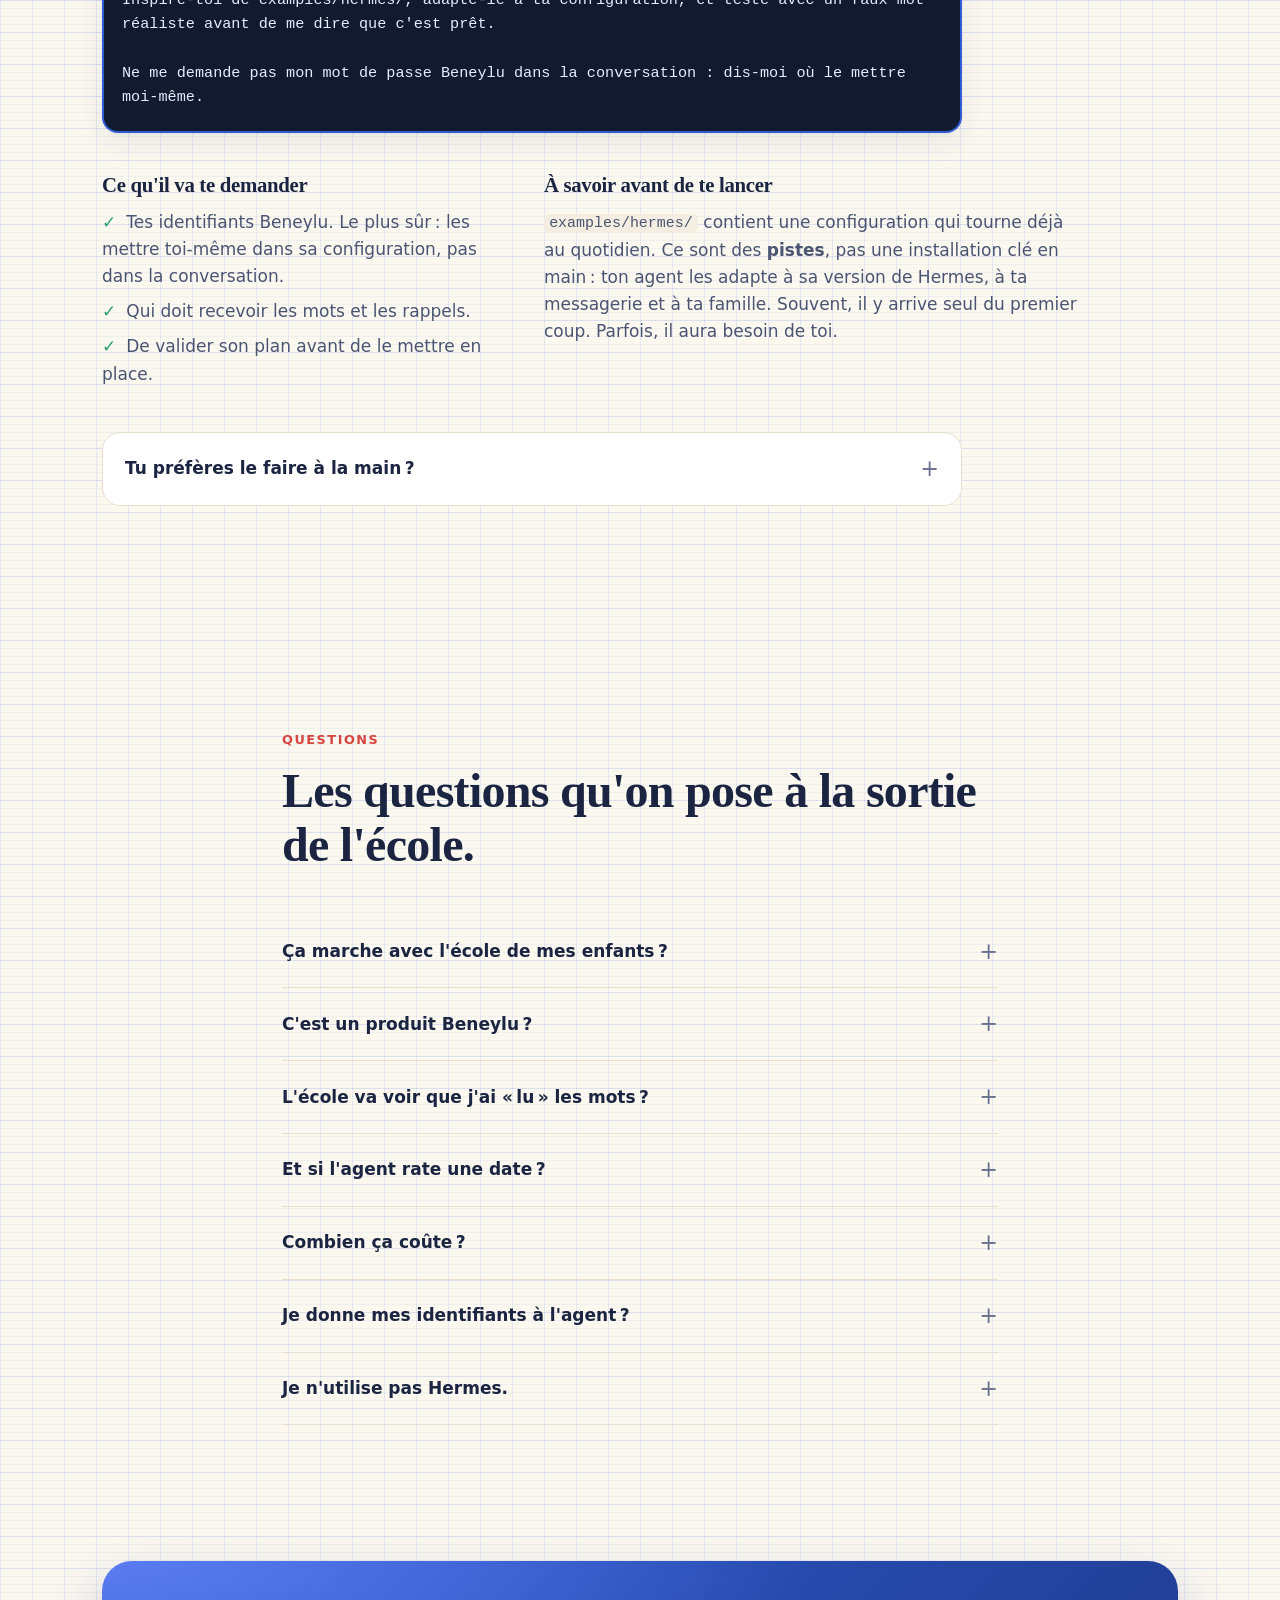
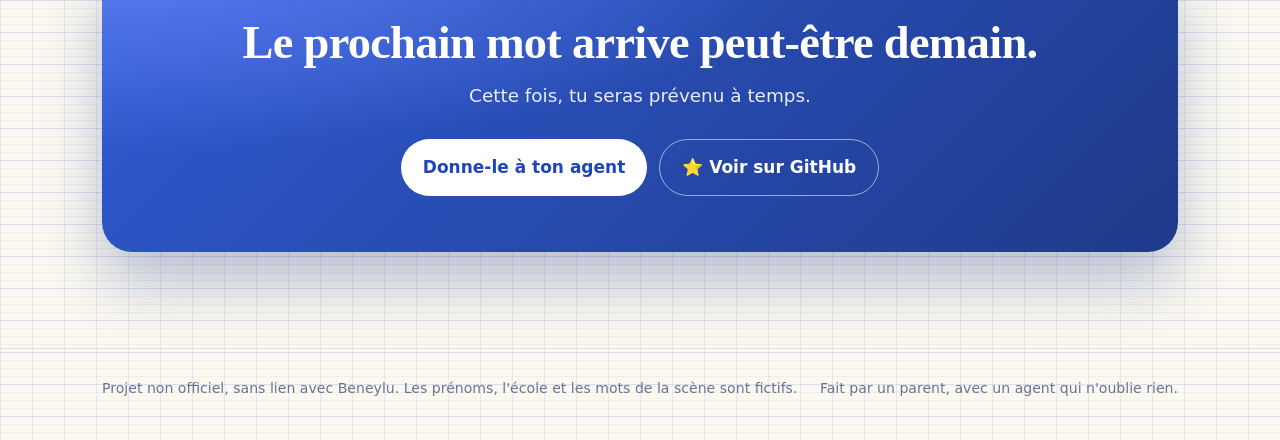
==== commit 3430e941: "fix: landing page review fixes Fall back to the static page if app.js throws, say plainly where a pa" ====
--- a/site/index.html
+++ b/site/index.html
@@ -62,7 +62,7 @@
 <section class="hero" id="top">
   <div class="wrap hero-in">
     <div class="hero-copy reveal">
-      <p class="eyebrow">Beneylu School × ton agent IA</p>
+      <p class="eyebrow">Pour les parents sur Beneylu School</p>
       <h1>Le mot arrive mardi à 13h.<br>Le rappel sonne <span class="mark">jeudi à 7h.</span></h1>
       <p class="lead">Un agent lit le cahier de liaison Beneylu et pose tout seul les rappels qu'il faut, le jour qu'il faut. Sortie, pas de cantine, autorisation à rendre : un super-pouvoir de parent, pour (presque) ne plus rien oublier.</p>
       <p class="lead small">Et l'installation ? Tu donnes ce dépôt à ton agent Hermes. Il s'en occupe.</p>
@@ -152,7 +152,7 @@
           <div class="bubble" data-seq>
             <p><strong>🏫 Beneylu : du nouveau</strong></p>
             <p>📒 Nouveau mot : Lou (Mme Rivière, 17/11 à 12h52)</p>
-            <p class="quote">Chers parents, la classe de CE1 ira au musée des Beaux-Arts le <span class="date">jeudi 26 novembre</span>. Prévoir un pique-nique et une tenue chaude. Merci de rendre l'autorisation signée <span class="date">avant le lundi 23 novembre</span>.</p>
+            <p class="quote">Chers parents, la classe de CE1 ira au musée des Beaux-Arts le <span class="date">jeudi 26 novembre</span>. Prévoir un pique-nique et une tenue chaude. Merci de rendre l'autorisation signée <span class="date">au plus tard le lundi 23 novembre</span>.</p>
             <p>✍️ Signature attendue pour Lou</p>
             <p class="time">13:00</p>
           </div>
@@ -198,7 +198,7 @@
   <div class="wrap">
     <header class="sec-head reveal">
       <p class="eyebrow">La règle</p>
-      <h2 id="week-title">Un mot, deux dates, trois rappels.</h2>
+      <h2 id="week-title">Le bon moment, à chaque fois.</h2>
       <p class="lead">L'agent applique la règle que tu appliquerais toi-même, si tu avais le temps.</p>
     </header>
 
@@ -315,14 +315,16 @@
 
 Installe-le, puis mets en place une surveillance qui nous transmet les nouveaux mots, à moi et à l'autre parent, et qui pose des rappels pour chaque date importante : le matin même pour un événement, la veille et le dernier jour pour une date limite.
 
-Inspire-toi de examples/hermes/, adapte-le à ta configuration, et teste avec un faux mot réaliste avant de me dire que c'est prêt.</code></pre>
+Inspire-toi de examples/hermes/, adapte-le à ta configuration, et teste avec un faux mot réaliste avant de me dire que c'est prêt.
+
+Ne me demande pas mon mot de passe Beneylu dans la conversation : dis-moi où le mettre moi-même.</code></pre>
     </figure>
 
     <div class="expect">
       <div class="reveal">
         <h3>Ce qu'il va te demander</h3>
         <ul class="checks">
-          <li>Tes identifiants Beneylu (compte parent).</li>
+          <li>Tes identifiants Beneylu. Le plus sûr : les mettre toi-même dans sa configuration, pas dans la conversation.</li>
           <li>Qui doit recevoir les mots et les rappels.</li>
           <li>De valider son plan avant de le mettre en place.</li>
         </ul>
@@ -354,10 +356,10 @@
         <h4><span class="n">2</span> Adapter le script de surveillance</h4>
         <figure class="code">
           <button class="copy" type="button">Copier</button>
-<pre><code>curl -o ~/.hermes/scripts/beneylu_whats_new.py \
+<pre><code>curl --create-dirs -o ~/.hermes/scripts/beneylu_whats_new.py \
   https://raw.githubusercontent.com/hclaria/beneylu-mcp/main/examples/hermes/beneylu_whats_new.py</code></pre>
         </figure>
-        <p>Variables à régler : <code>BENEYLU_MCP_CMD</code>, <code>BENEYLU_CHATS</code>, <code>BENEYLU_KIDS</code>. Le détail est dans la <a href="https://github.com/hclaria/beneylu-mcp/tree/main/examples/hermes">recette</a>.</p>
+        <p>Variables à régler : <code>BENEYLU_MCP_CMD</code>, <code>BENEYLU_CHATS</code>, <code>BENEYLU_KIDS</code>, et tes identifiants (<code>BENEYLU_USERNAME</code>, <code>BENEYLU_PASSWORD</code>) pour le serveur que lance le script. Le détail est dans la <a href="https://github.com/hclaria/beneylu-mcp/tree/main/examples/hermes">recette</a>.</p>
         <h4><span class="n">3</span> Créer le cron « surveillance »</h4>
         <p>Avec la consigne <a href="https://github.com/hclaria/beneylu-mcp/blob/main/examples/hermes/cron_prompt.md"><code>cron_prompt.md</code></a>, dont tu remplaces les <code>&lt;...&gt;</code> :</p>
         <figure class="code">
@@ -383,9 +385,9 @@
     <details><summary>Ça marche avec l'école de mes enfants ?</summary><p>Si l'école utilise Beneylu School et que tu as un compte parent, oui. Le serveur lit le cahier de liaison, les notifications (pancarte, calendrier) et la messagerie.</p></details>
     <details><summary>C'est un produit Beneylu ?</summary><p>Non. C'est un projet personnel, sans lien avec Beneylu. Beneylu n'a pas d'API publique : le serveur utilise l'API interne du site, qui peut changer sans prévenir.</p></details>
     <details><summary>L'école va voir que j'ai « lu » les mots ?</summary><p>Non. La vérification automatique ne marque rien comme lu. Seule la lecture d'une conversation, à la demande d'un parent, peut le faire.</p></details>
-    <details><summary>Et si l'agent rate une date ?</summary><p>Le mot complet t'arrive quand même sur Telegram dès qu'il est publié. Le rappel est un filet en plus, pas le seul.</p></details>
+    <details><summary>Et si l'agent rate une date ?</summary><p>Le mot complet t'arrive quand même sur Telegram, quelques heures au plus après sa publication. Le rappel est un filet en plus, pas le seul.</p></details>
     <details><summary>Combien ça coûte ?</summary><p>Le serveur est gratuit. Le modèle n'est sollicité que quand un mot arrive : le reste du temps, un simple script tourne, sans aucun token.</p></details>
-    <details><summary>Je donne mes identifiants à l'agent ?</summary><p>Il en a besoin pour se connecter à Beneylu. Si tu préfères qu'ils ne passent pas par la conversation, mets-les toi-même dans la configuration de Hermes (étape 1 de l'installation à la main). Ils restent sur ta machine.</p></details>
+    <details><summary>Je donne mes identifiants à l'agent ?</summary><p>Il en a besoin pour se connecter à Beneylu. Tapés dans la conversation, ils passent par Telegram et par le fournisseur de ton LLM. Le plus sûr est de les mettre toi-même dans la configuration de Hermes (étape 1 de l'installation à la main) : ils restent alors sur ta machine.</p></details>
     <details><summary>Je n'utilise pas Hermes.</summary><p>Le serveur MCP marche avec n'importe quel client MCP (Claude, par exemple) pour poser des questions : « il y a quoi demain pour Lou ? ». Les rappels automatiques s'appuient sur les crons de Hermes ; un autre agent qui sait planifier des tâches peut s'inspirer de la même piste.</p></details>
   </div>
 </section>
--- a/site/style.css
+++ b/site/style.css
@@ -284,7 +284,7 @@
 .chip.event span { color: var(--green); }
 .js .cal .chip { opacity: 0; transform: translateY(-30px) rotate(-3deg); }
 .js .cal.is-visible .chip { opacity: 1; transform: none; transition: opacity 0.3s, transform 0.6s cubic-bezier(0.34, 1.56, 0.64, 1); transition-delay: calc(var(--i) * 0.35s + 0.5s); }
-@media (max-width: 760px) {
+@media (max-width: 1000px) {
   .cal { grid-template-columns: 1fr; }
   .day { min-height: 0; flex-direction: row; align-items: center; border-right: 0; border-bottom: 1px solid var(--border); padding: 10px 14px; gap: 14px; }
   .day:last-child { border-bottom: 0; }
@@ -348,6 +348,7 @@
 .code { position: relative; margin: 0; border-radius: 16px; background: var(--code-bg); color: var(--code-ink); box-shadow: var(--shadow); }
 .code figcaption { padding: 12px 18px 0; font-size: 0.8rem; font-weight: 600; letter-spacing: 0.06em; text-transform: uppercase; color: color-mix(in srgb, var(--code-ink) 60%, transparent); }
 .code pre { margin: 0; padding: 18px; overflow-x: auto; font: 0.9rem/1.6 var(--font-mono); }
+.code:not(.prompt) pre { padding-top: 48px; }
 .code code { background: none; padding: 0; font-size: inherit; color: inherit; overflow-wrap: normal; }
 .copy { position: absolute; top: 10px; right: 10px; padding: 6px 12px; border-radius: 999px; border: 1px solid rgba(255, 255, 255, 0.2); background: rgba(255, 255, 255, 0.08); color: #fff; font: inherit; font-size: 0.82rem; cursor: pointer; }
 .copy:hover { background: rgba(255, 255, 255, 0.16); }
